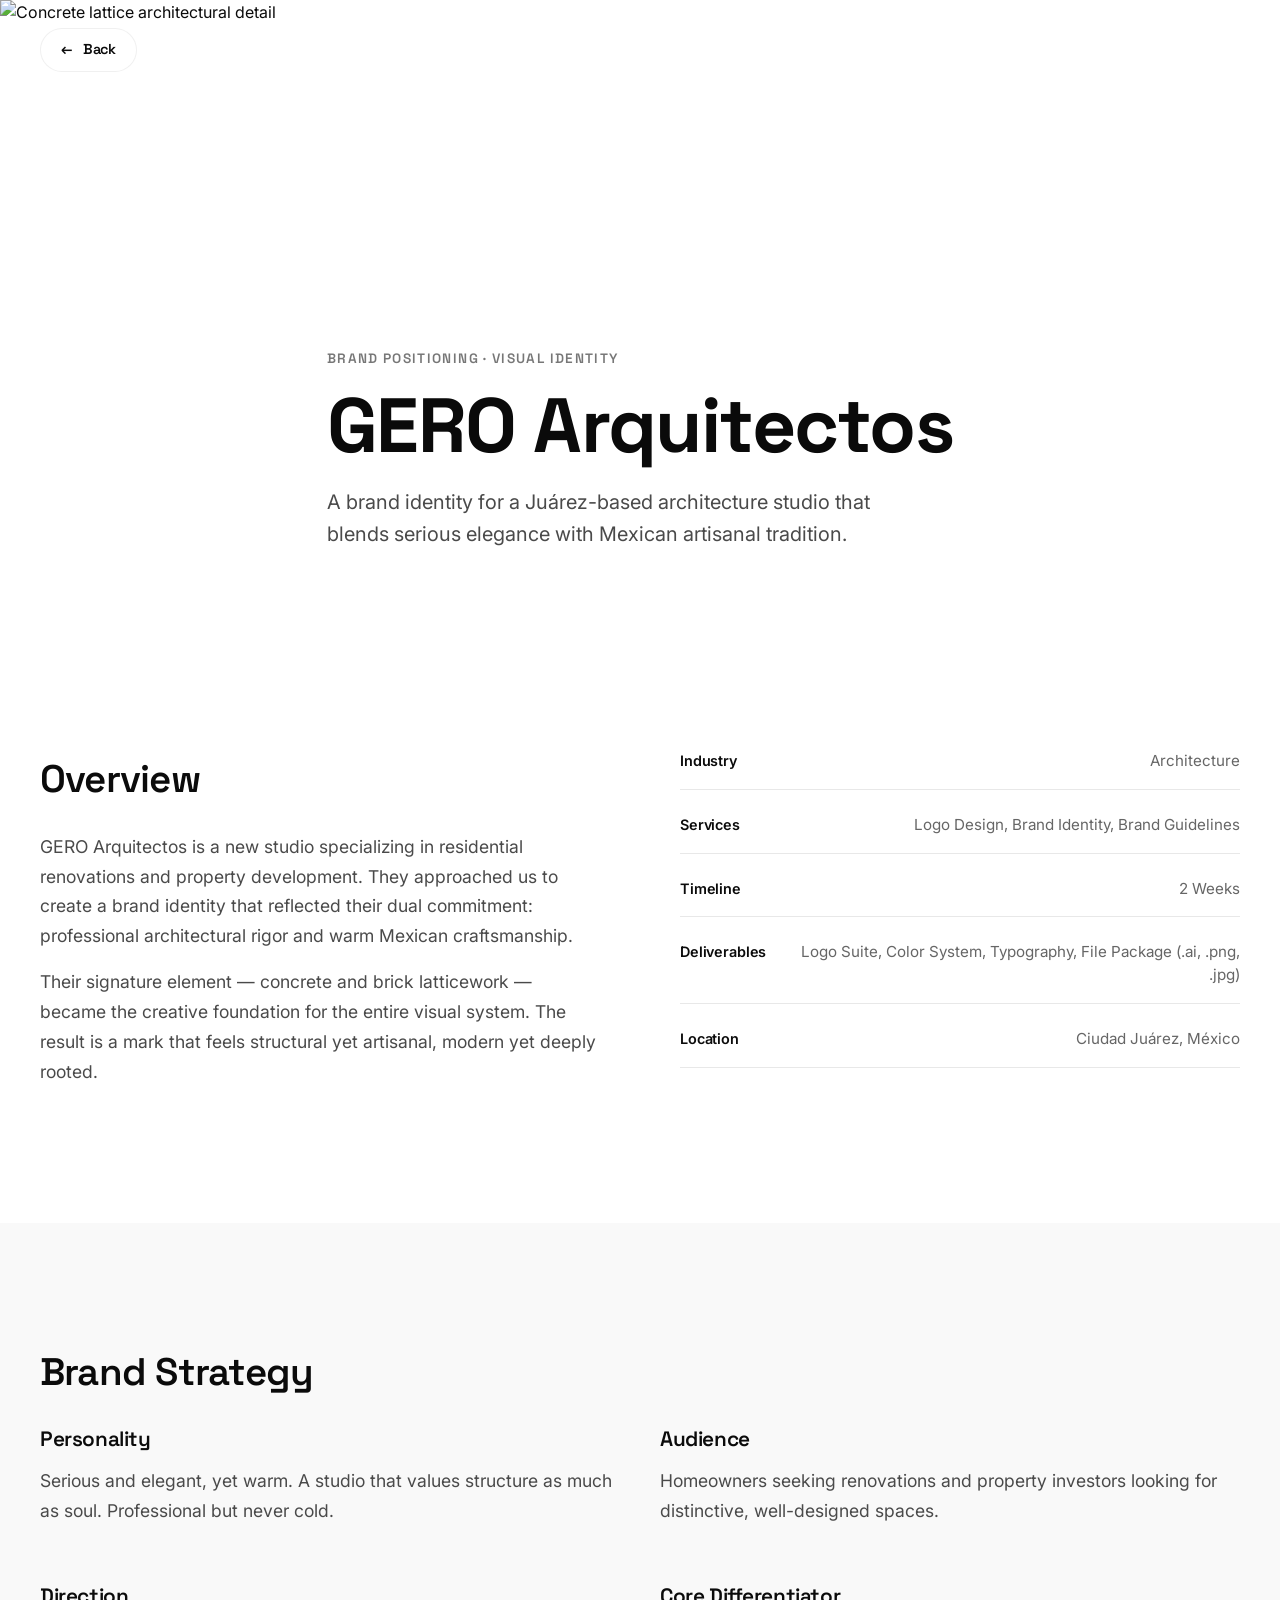
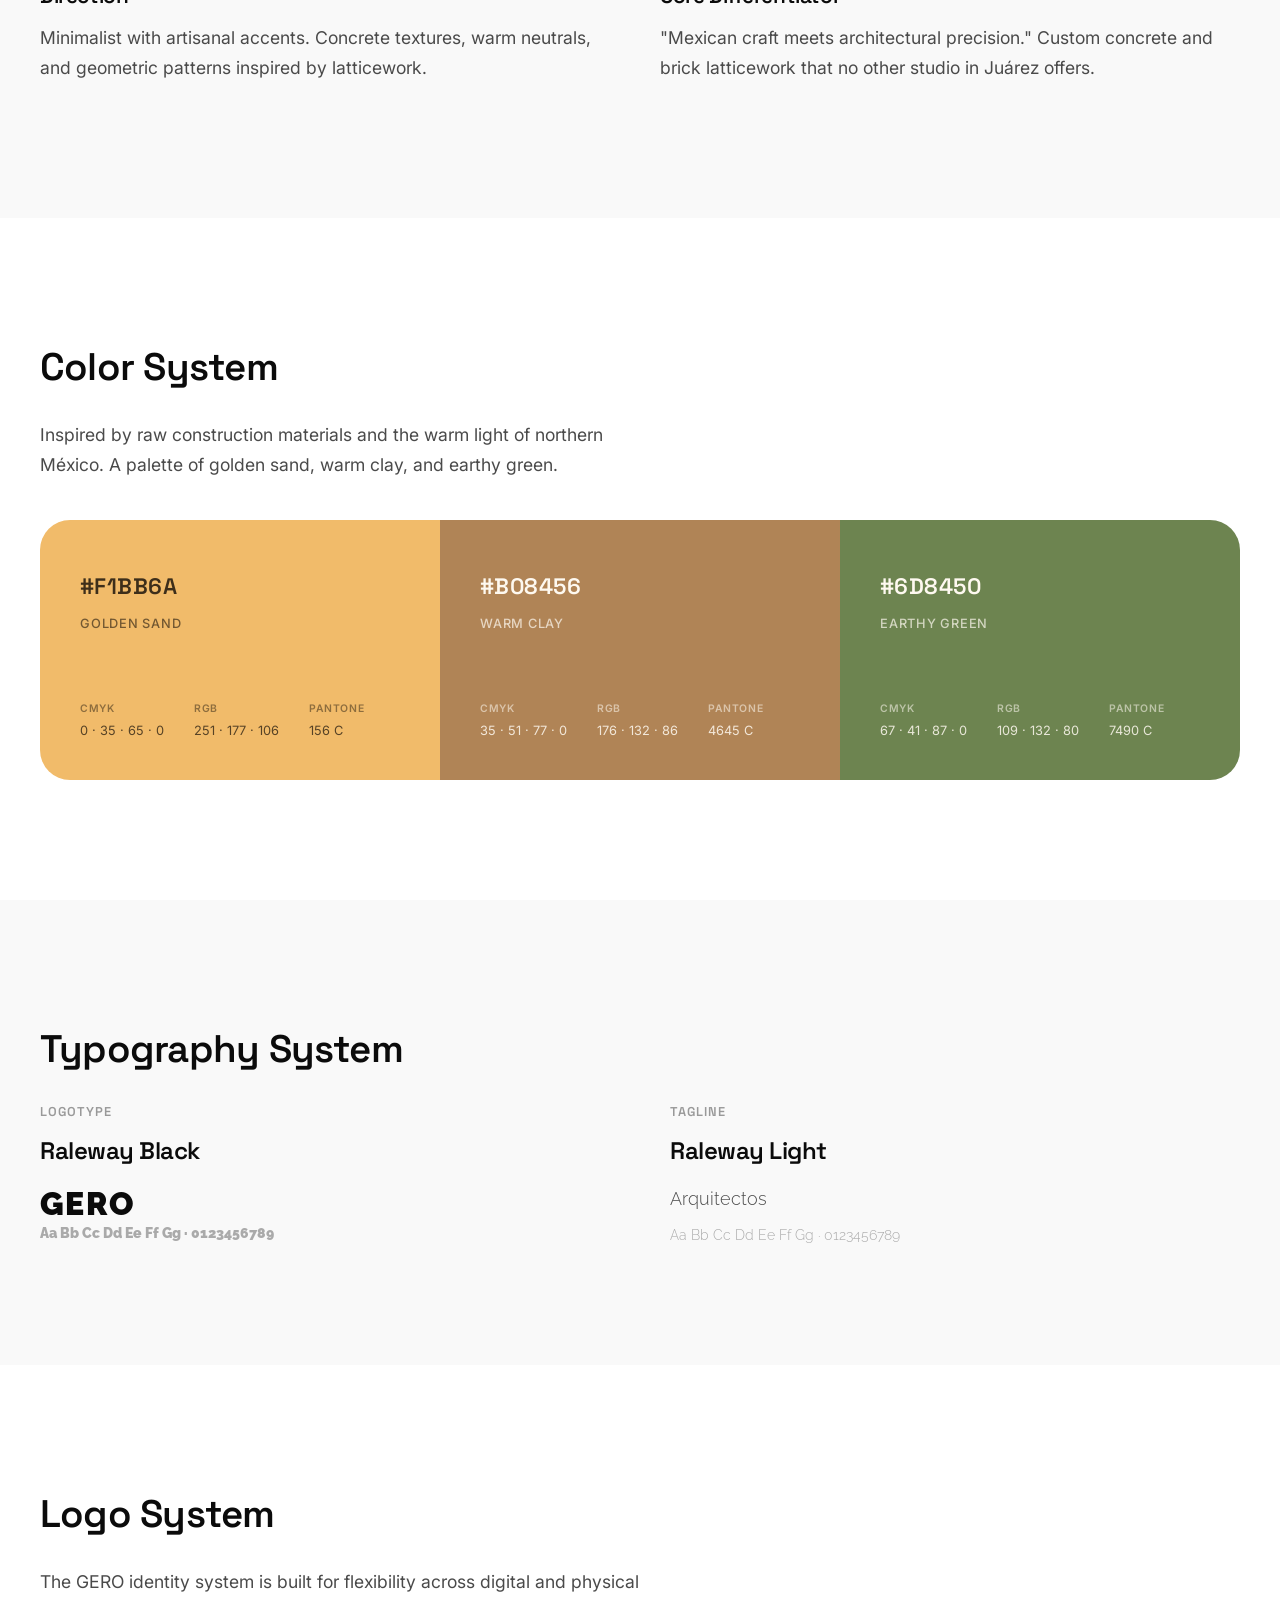
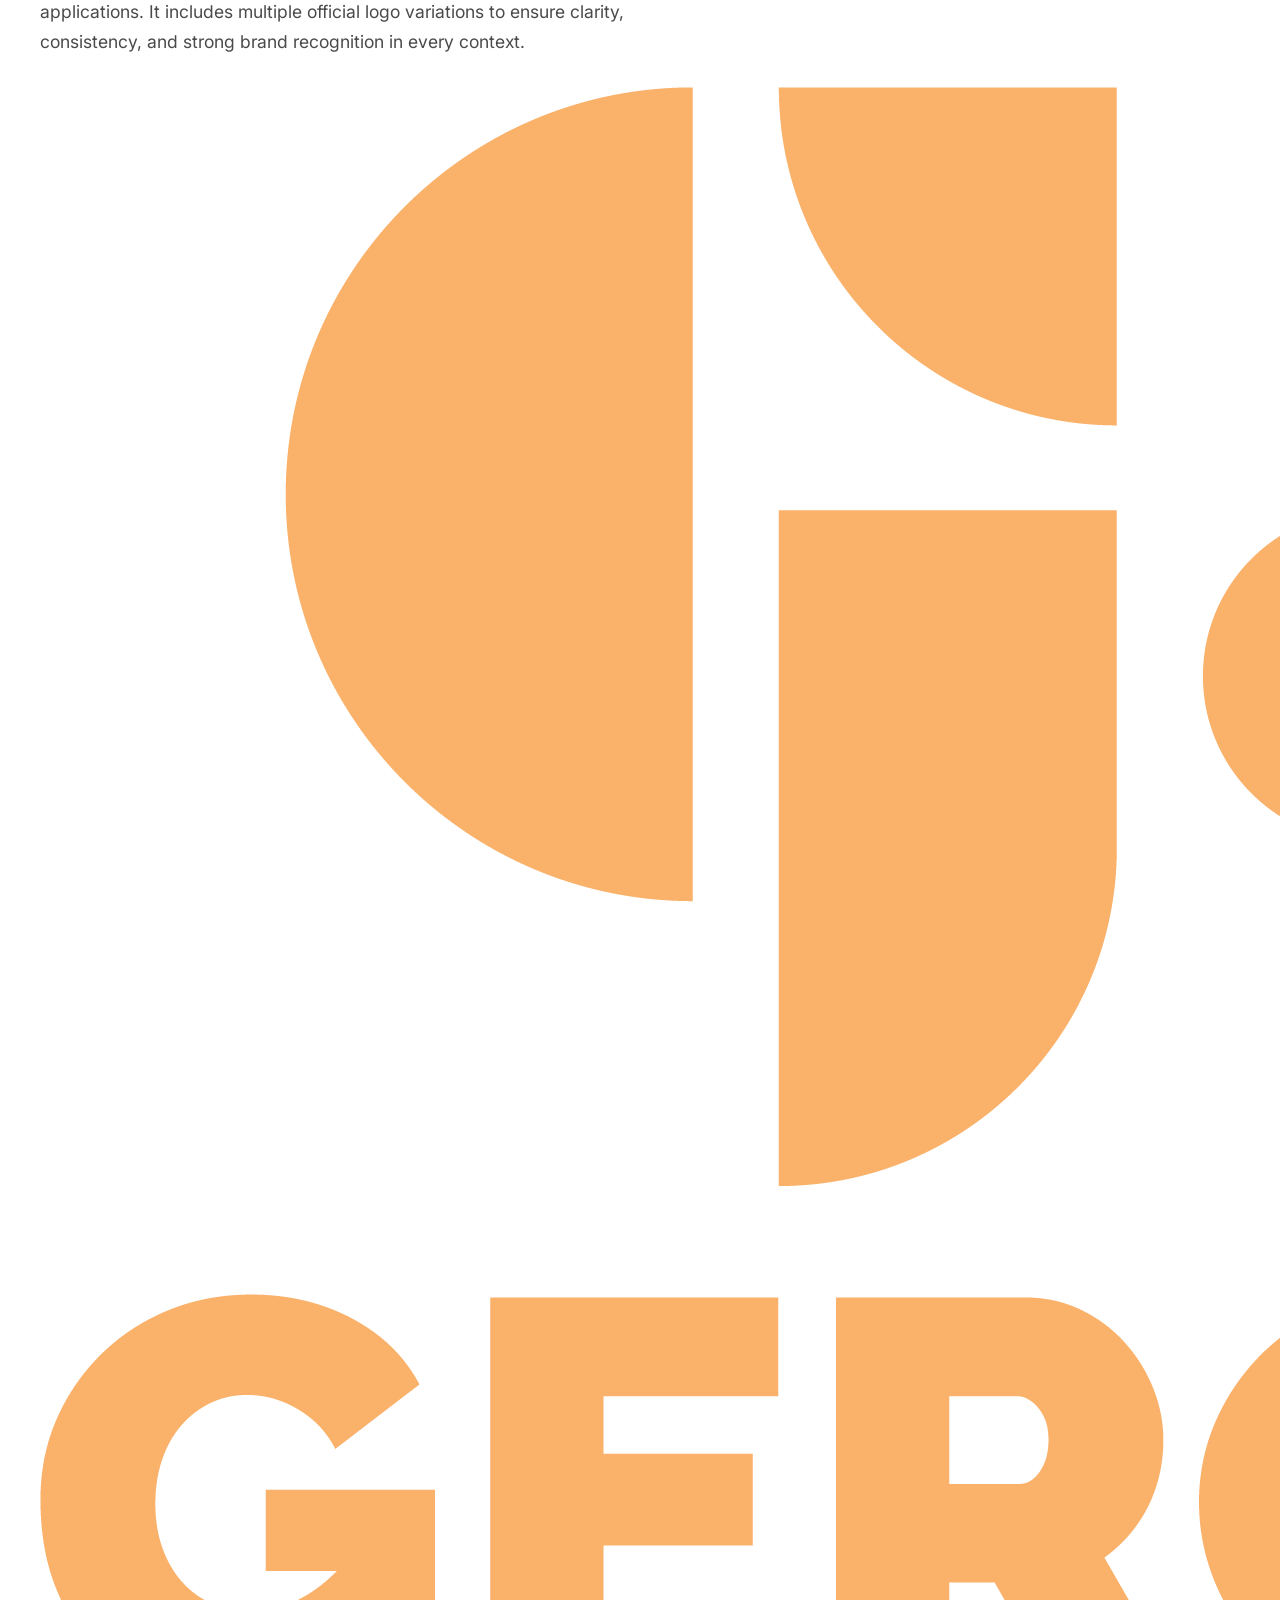
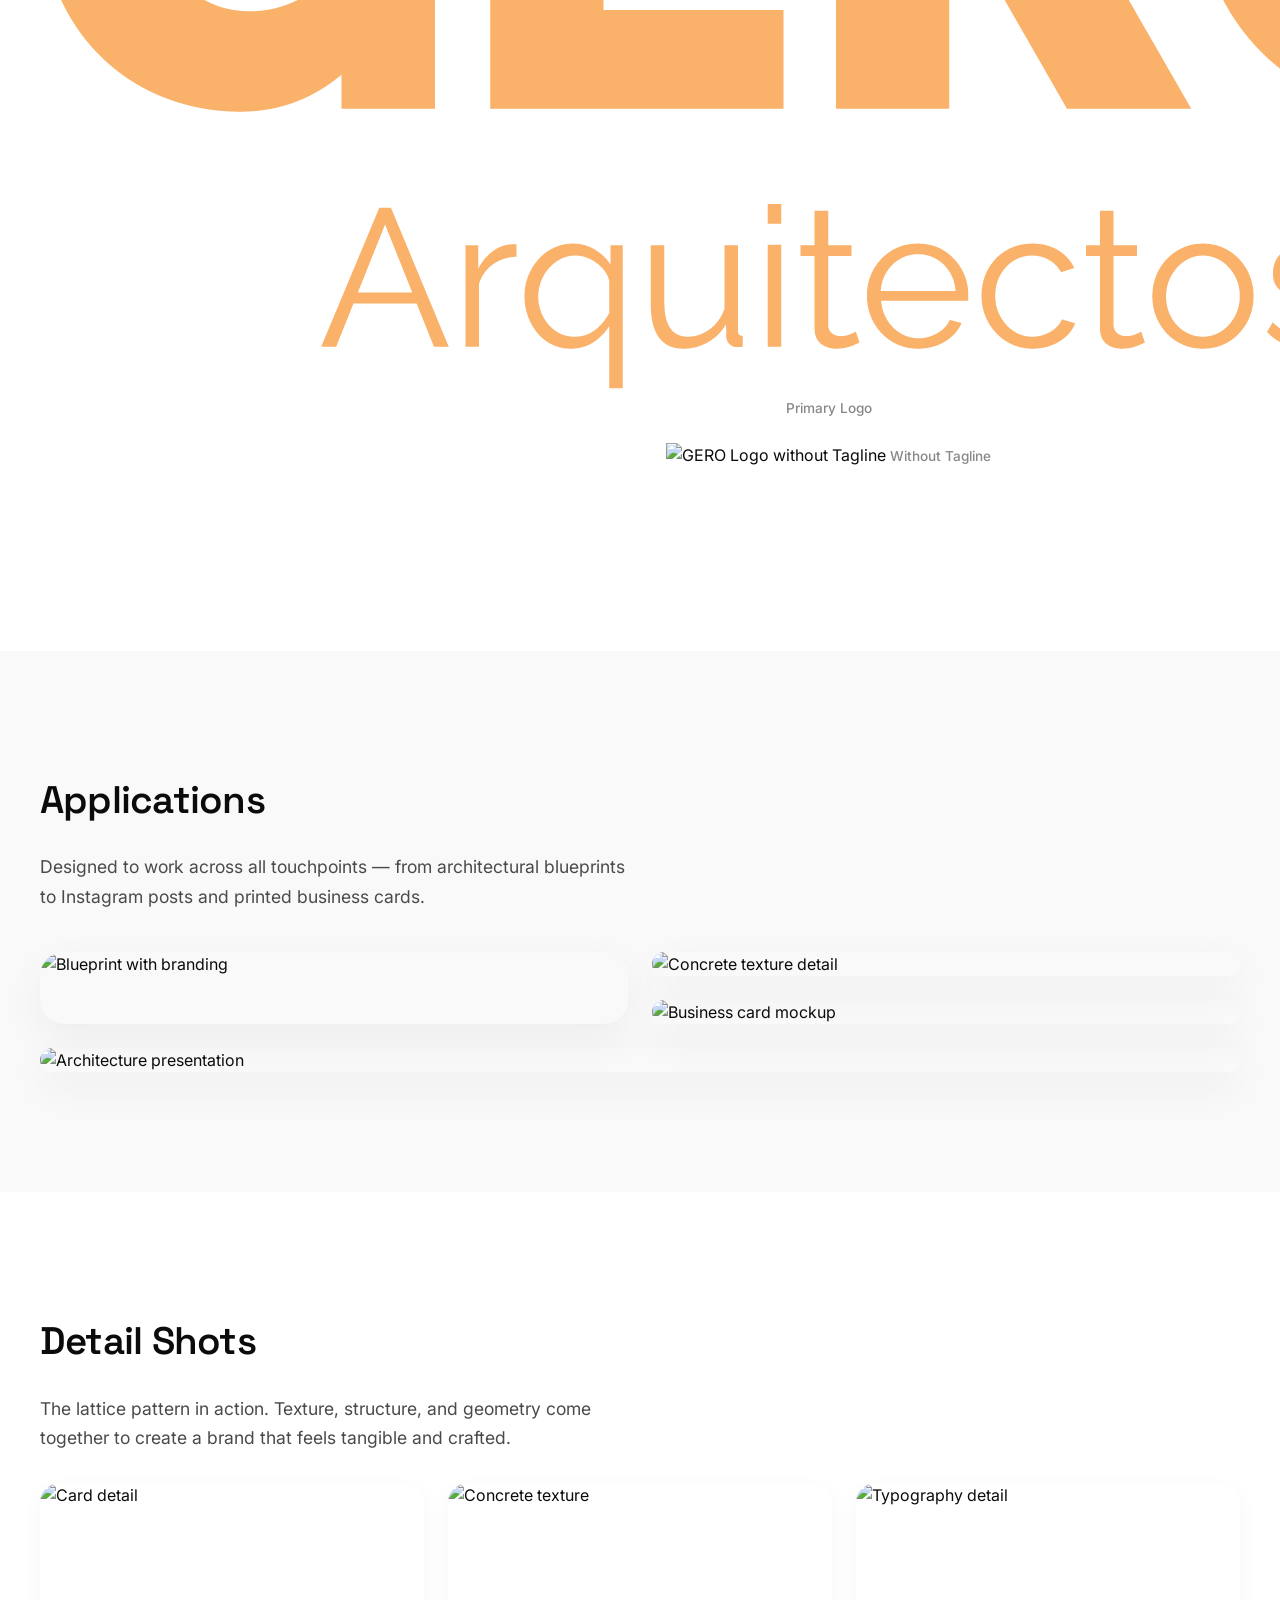
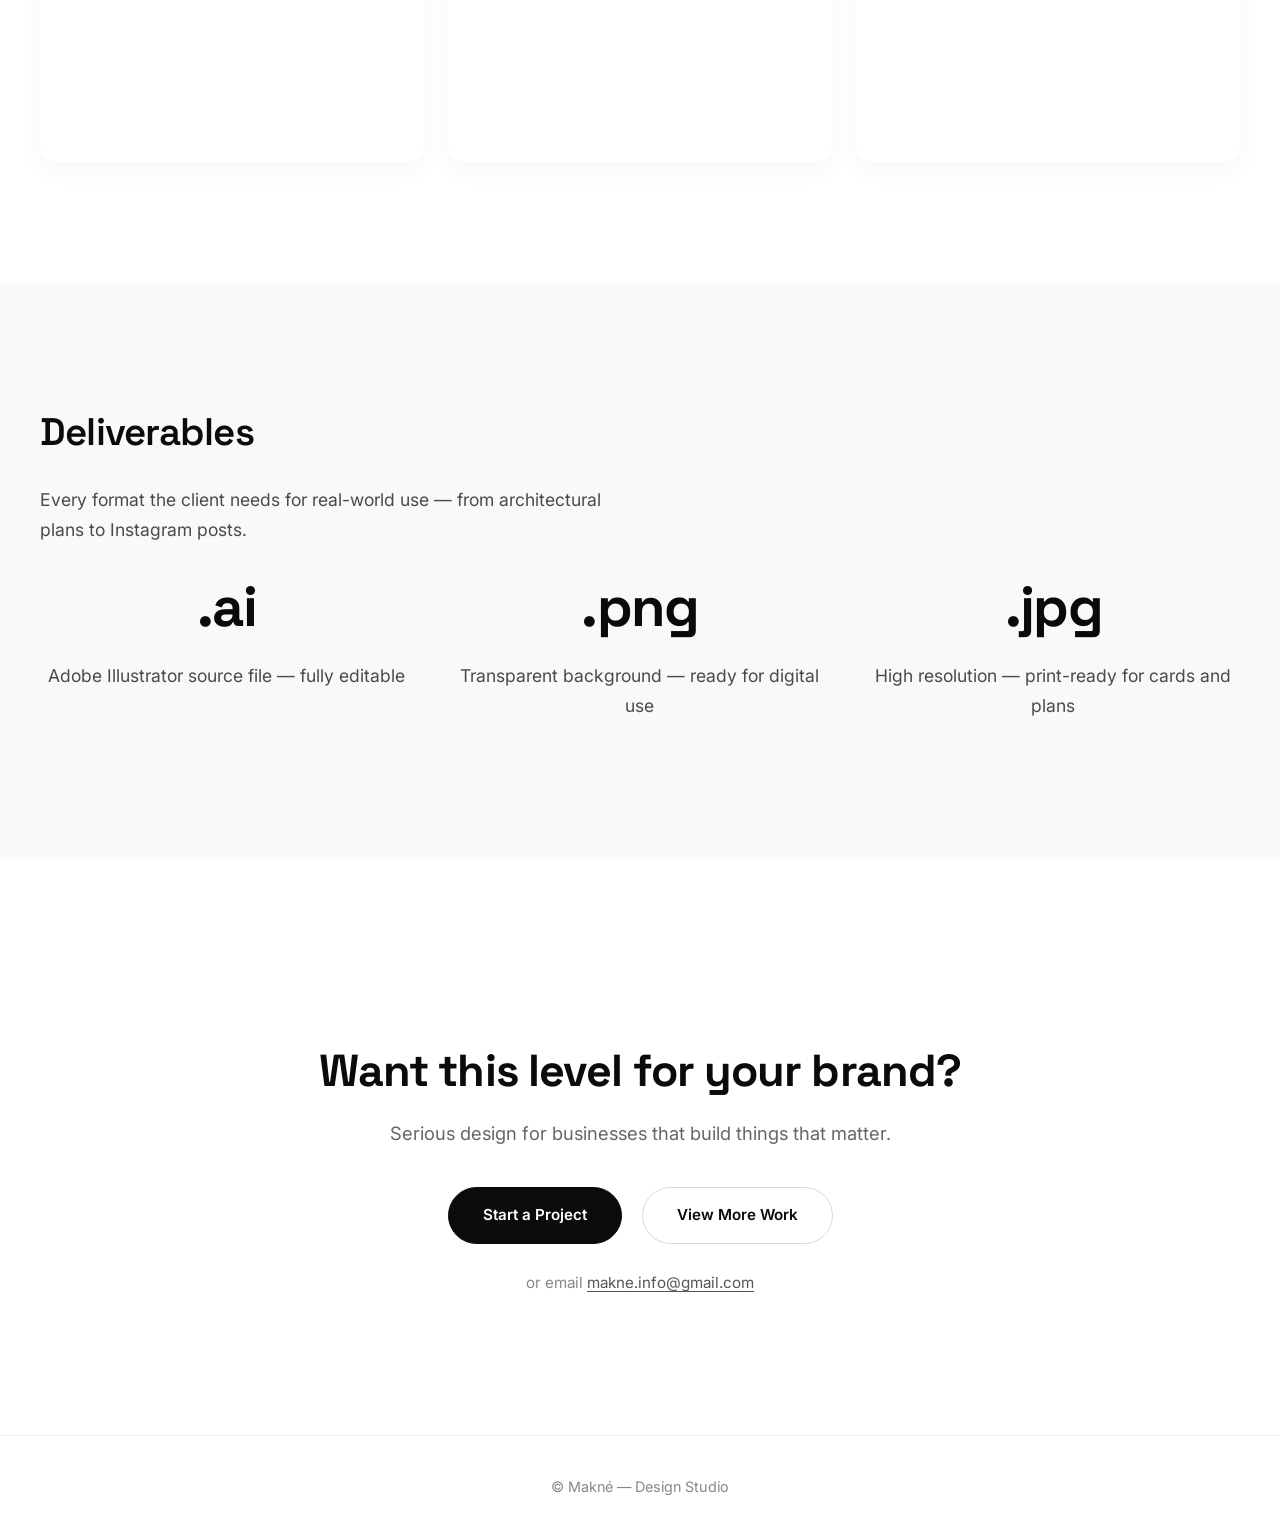
==== case-study-gero.html @ 6c4e7307 "Update logo images for GERO branding" ====
<!DOCTYPE html>
<html lang="en">
<head>
  <meta charset="UTF-8">
  <meta name="viewport" content="width=device-width, initial-scale=1.0, viewport-fit=cover">
  <meta name="format-detection" content="telephone=no">
  <meta name="description" content="GERO Arquitectos — Brand Identity Case Study by Makné. Premium logo design for a creative architecture studio in Juárez.">
  <title>GERO Arquitectos — Case Study | Makné</title>

  <!-- Open Graph -->
  <meta property="og:type" content="article">
  <meta property="og:title" content="GERO Arquitectos — Case Study | Makné">
  <meta property="og:description" content="Brand identity for a Mexican architecture studio. Elegant, serious, with artisanal soul.">
  <meta property="og:image" content="https://tuusuario.github.io/makne/images/preview.jpg">
  <meta property="og:image:width" content="1200">
  <meta property="og:image:height" content="630">
  <meta property="og:url" content="https://tuusuario.github.io/makne/case-study-gero">

  <!-- Twitter Card -->
  <meta name="twitter:card" content="summary_large_image">
  <meta name="twitter:title" content="GERO arquitectura — Case Study | Makné">
  <meta name="twitter:description" content="Brand identity for a Mexican architecture studio.">
  <meta name="twitter:image" content="https://tuusuario.github.io/makne/images/preview.jpg">

  <link rel="icon" type="image/png" href="images/logo.png">
  <link rel="preconnect" href="https://fonts.googleapis.com">
  <link rel="preconnect" href="https://fonts.gstatic.com" crossorigin>
  <link href="https://fonts.googleapis.com/css2?family=Raleway:ital,wght@0,100..900;1,100..900&display=swap" rel="stylesheet">
  <link rel="preconnect" href="https://fonts.googleapis.com">
  <link rel="preconnect" href="https://fonts.gstatic.com" crossorigin>
  <link href="https://fonts.googleapis.com/css2?family=Inter:opsz,wght@14..32,400;14..32,500;14..32,600&family=Raleway:ital,wght@0,300;0,400;0,500;0,600;0,700;1,300;1,400&family=Space+Grotesk:wght@400;500;600;700&display=swap" rel="stylesheet">

  <link rel="stylesheet" href="css/case-study.css">
</head>
<body>

  <a href="index.html" class="back-link">
    <span class="back-arrow">←</span> Back 
  </a>

  <!-- ========== 1. CINEMATIC HERO ========== -->
  <section class="cs-hero">
    <div class="cs-hero-image">
      <img
        src="https://images.unsplash.com/photo-1503387762-592deb58ef4e?w=1400&auto=format&fit=crop&q=90"
        alt="Concrete lattice architectural detail"
        class="cs-hero-img"
      >
    </div>
    <div class="cs-hero-info container">
      <span class="cs-category reveal-fade">Brand Positioning · Visual Identity</span>
      <h1 class="cs-title reveal-fade">GERO Arquitectos</h1>
      <p class="cs-subtitle reveal-fade">A brand identity for a Juárez-based architecture studio that blends serious elegance with Mexican artisanal tradition.</p>
    </div>
  </section>

  <!-- ========== 2. PROJECT OVERVIEW ========== -->
  <section class="cs-section">
    <div class="container cs-overview-grid reveal-fade">
      <div class="cs-overview-text">
        <h2 class="cs-section-title">Overview</h2>
        <p class="cs-body">
          GERO Arquitectos is a new studio specializing in residential renovations and property development. They approached us to create a brand identity that reflected their dual commitment: professional architectural rigor and warm Mexican craftsmanship.
        </p>
        <p class="cs-body">
          Their signature element — concrete and brick latticework — became the creative foundation for the entire visual system. The result is a mark that feels structural yet artisanal, modern yet deeply rooted.
        </p>
      </div>
      <div class="cs-overview-details">
        <div class="cs-detail-row">
          <span class="cs-detail-label">Industry</span>
          <span class="cs-detail-value">Architecture</span>
        </div>
        <div class="cs-detail-row">
          <span class="cs-detail-label">Services</span>
          <span class="cs-detail-value">Logo Design, Brand Identity, Brand Guidelines</span>
        </div>
        <div class="cs-detail-row">
          <span class="cs-detail-label">Timeline</span>
          <span class="cs-detail-value">2 Weeks</span>
        </div>
        <div class="cs-detail-row">
          <span class="cs-detail-label">Deliverables</span>
          <span class="cs-detail-value">Logo Suite, Color System, Typography, File Package (.ai, .png, .jpg)</span>
        </div>
        <div class="cs-detail-row">
          <span class="cs-detail-label">Location</span>
          <span class="cs-detail-value">Ciudad Juárez, México</span>
        </div>
      </div>
    </div>
  </section>

  <!-- ========== 3. BRAND STRATEGY ========== -->
  <section class="cs-section cs-bg-light">
    <div class="container reveal-fade">
      <h2 class="cs-section-title">Brand Strategy</h2>
      <div class="cs-strategy-grid">
        <div class="cs-strategy-item">
          <h3 class="cs-strategy-title">Personality</h3>
          <p class="cs-body">Serious and elegant, yet warm. A studio that values structure as much as soul. Professional but never cold.</p>
        </div>
        <div class="cs-strategy-item">
          <h3 class="cs-strategy-title">Audience</h3>
          <p class="cs-body">Homeowners seeking renovations and property investors looking for distinctive, well-designed spaces.</p>
        </div>
        <div class="cs-strategy-item">
          <h3 class="cs-strategy-title">Direction</h3>
          <p class="cs-body">Minimalist with artisanal accents. Concrete textures, warm neutrals, and geometric patterns inspired by latticework.</p>
        </div>
        <div class="cs-strategy-item">
          <h3 class="cs-strategy-title">Core Differentiator</h3>
          <p class="cs-body">"Mexican craft meets architectural precision." Custom concrete and brick latticework that no other studio in Juárez offers.</p>
        </div>
      </div>
    </div>
  </section>

  <!-- ========== 4. COLOR SYSTEM ========== -->
  <section class="cs-section">
    <div class="container reveal-fade">
      <h2 class="cs-section-title">Color System</h2>
      <p class="cs-body cs-max-600">Inspired by raw construction materials and the warm light of northern México. A palette of golden sand, warm clay, and earthy green.</p>

      <div class="color-palette">
        
        <div class="color-block color-1">
          <div class="color-top">
            <span class="color-hex">#F1BB6A</span>
            <span class="color-name">Golden Sand</span>
          </div>
          <div class="color-columns">
            <div class="color-column">
              <span class="color-label">CMYK</span>
              <span class="color-value">0 · 35 · 65 · 0</span>
            </div>
            <div class="color-column">
              <span class="color-label">RGB</span>
              <span class="color-value">251 · 177 · 106</span>
            </div>
            <div class="color-column">
              <span class="color-label">Pantone</span>
              <span class="color-value">156 C</span>
            </div>
          </div>
        </div>

        <div class="color-block color-2">
          <div class="color-top">
            <span class="color-hex">#B08456</span>
            <span class="color-name">Warm Clay</span>
          </div>
          <div class="color-columns">
            <div class="color-column">
              <span class="color-label">CMYK</span>
              <span class="color-value">35 · 51 · 77 · 0</span>
            </div>
            <div class="color-column">
              <span class="color-label">RGB</span>
              <span class="color-value">176 · 132 · 86</span>
            </div>
            <div class="color-column">
              <span class="color-label">Pantone</span>
              <span class="color-value">4645 C</span>
            </div>
          </div>
        </div>

        <div class="color-block color-3">
          <div class="color-top">
            <span class="color-hex">#6D8450</span>
            <span class="color-name">Earthy Green</span>
          </div>
          <div class="color-columns">
            <div class="color-column">
              <span class="color-label">CMYK</span>
              <span class="color-value">67 · 41 · 87 · 0</span>
            </div>
            <div class="color-column">
              <span class="color-label">RGB</span>
              <span class="color-value">109 · 132 · 80</span>
            </div>
            <div class="color-column">
              <span class="color-label">Pantone</span>
              <span class="color-value">7490 C</span>
            </div>
          </div>
        </div>

      </div>
    </div>
  </section>

  <!-- ========== 5. TYPOGRAPHY SYSTEM ========== -->

<section class="cs-section cs-bg-light">
  <div class="container reveal-fade">
    <h2 class="cs-section-title">Typography System</h2>
    <div class="cs-type-grid">
      
      <div class="cs-type-block">
        <span class="cs-type-label">Logotype</span>
        <h3 class="cs-type-display">Raleway Black</h3>
        <p class="cs-type-sample-heading" style="font-family: 'Raleway', sans-serif; font-weight: 900; letter-spacing: 0.04em; margin-bottom: 0;">GERO</p>
        <p class="cs-type-chars" style="font-family: 'Raleway', sans-serif; font-weight: 900; color: #aaa; text-decoration: none;">Aa Bb Cc Dd Ee Ff Gg · 0123456789</p>
      </div>

      <div class="cs-type-block">
        <span class="cs-type-label">Tagline</span>
        <h3 class="cs-type-display">Raleway Light</h3>
        <p class="cs-type-sample-body" style="font-family: 'Raleway', sans-serif; font-weight: 300;">Arquitectos</p>
        <p class="cs-type-chars" style="font-family: 'Raleway', sans-serif; font-weight: 300; color: #aaa; text-decoration: none;">Aa Bb Cc Dd Ee Ff Gg · 0123456789</p>
      </div>

    </div>
  </div>
</section>

  <!-- ========== 6. LOGO SYSTEM ========== -->
<section class="cs-section">
  <div class="container reveal-fade">
    
    <h2 class="cs-section-title">Logo System</h2>
    
    <p class="cs-body cs-max-600">
      The GERO identity system is built for flexibility across digital and physical applications. 
      It includes multiple official logo variations to ensure clarity, consistency, and strong brand recognition in every context.
    </p>

    <div class="cs-logo-grid">

      <!-- Primary -->
      <div class="cs-logo-card">
        <img src="img/gero-sand.png" alt="GERO Primary Logo">
        <span class="cs-logo-card-label">Primary Logo</span>
      </div>

      <!-- Positive -->
      <div class="cs-logo-card">
        <img src="img/gero-positive.png" alt="GERO Positive Version">
        <span class="cs-logo-card-label">Positive Version</span>
      </div>

      <!-- Negative -->
      <div class="cs-logo-card cs-dark">
        <img src="img/gero-negative.png" alt="GERO Negative Version">
        <span class="cs-logo-card-label">Negative Version</span>
      </div>

      <!-- Imagotype -->
      <div class="cs-logo-card">
        <img src="assets/imagotype.png" alt="GERO Imagotype">
        <span class="cs-logo-card-label">Imagotype</span>
      </div>

      <!-- Logo without tagline -->
      <div class="cs-logo-card">
        <img src="assets/logo-no-tagline.png" alt="GERO Logo without Tagline">
        <span class="cs-logo-card-label">Without Tagline</span>
      </div>

      <!-- Isotype -->
      <div class="cs-logo-card">
        <img src="assets/isotype.png" alt="GERO Isotype">
        <span class="cs-logo-card-label">Isotype</span>
      </div>

    </div>
  </div>
</section>

 

  <!-- ========== 7. APPLICATIONS ========== -->
  <section class="cs-section cs-bg-light">
    <div class="container reveal-fade">
      <h2 class="cs-section-title">Applications</h2>
      <p class="cs-body cs-max-600">Designed to work across all touchpoints — from architectural blueprints to Instagram posts and printed business cards.</p>
    </div>
    <div class="cs-mockup-grid container reveal-fade">
      <div class="cs-mockup-item cs-mockup-item--large">
        <img src="img/gero_blueprints_1.png" alt="Blueprint with branding" loading="lazy">
      </div>
      <div class="cs-mockup-item">
        <img src="img/gero_exterior_signage_1.png" alt="Concrete texture detail" loading="lazy">
      </div>
      <div class="cs-mockup-item">
        <img src="img/gero_iphone_mockup_1.png" alt="Business card mockup" loading="lazy">
      </div>
      <div class="cs-mockup-item cs-mockup-item--wide">
        <img src="img/gero_notebook_1.png" alt="Architecture presentation" loading="lazy">
      </div>
    </div>
  </section>

  <!-- ========== 8. DETAIL SHOTS ========== -->
  <section class="cs-section">
    <div class="container reveal-fade">
      <h2 class="cs-section-title">Detail Shots</h2>
      <p class="cs-body cs-max-600">The lattice pattern in action. Texture, structure, and geometry come together to create a brand that feels tangible and crafted.</p>
      <div class="cs-detail-grid">
        <div class="cs-detail-item">
          <img src="https://images.unsplash.com/photo-1558618666-fcd25c85f82e?w=500&auto=format&fit=crop&q=85" alt="Card detail" loading="lazy">
        </div>
        <div class="cs-detail-item">
          <img src="https://images.unsplash.com/photo-1618219908412-a29a1bb7b86e?w=500&auto=format&fit=crop&q=85" alt="Concrete texture" loading="lazy">
        </div>
        <div class="cs-detail-item">
          <img src="https://images.unsplash.com/photo-1513364776144-60967b0f800f?w=500&auto=format&fit=crop&q=85" alt="Typography detail" loading="lazy">
        </div>
      </div>
    </div>
  </section>

  <!-- ========== 9. DELIVERABLES ========== -->
  <section class="cs-section cs-bg-light">
    <div class="container reveal-fade">
      <h2 class="cs-section-title">Deliverables</h2>
      <p class="cs-body cs-max-600">Every format the client needs for real-world use — from architectural plans to Instagram posts.</p>
      <div class="cs-results-grid">
        <div class="cs-result-item">
          <span class="cs-result-number">.ai</span>
          <p class="cs-body">Adobe Illustrator source file — fully editable</p>
        </div>
        <div class="cs-result-item">
          <span class="cs-result-number">.png</span>
          <p class="cs-body">Transparent background — ready for digital use</p>
        </div>
        <div class="cs-result-item">
          <span class="cs-result-number">.jpg</span>
          <p class="cs-body">High resolution — print-ready for cards and plans</p>
        </div>
      </div>
    </div>
  </section>

  <!-- ========== 10. FINAL CTA ========== -->
  <section class="cs-section">
    <div class="container reveal-fade">
      <div class="cs-final-cta">
        <h2 class="cs-final-title">Want this level for your brand?</h2>
        <p class="cs-final-sub">Serious design for businesses that build things that matter.</p>
        <div class="cs-cta-group">
          <a
            href="https://wa.me/526563580671?text=Hi%20Jeon,%20I'm%20interested%20in%20a%20design%20project"
            class="cs-btn-primary"
            target="_blank"
            rel="noopener noreferrer"
          >
            Start a Project
          </a>
          <a href="index.html#work" class="cs-btn-secondary">View More Work</a>
        </div>
        <p class="contact-email">
          or email <a href="mailto:makne.info@gmail.com?subject=Design%20Project%20Inquiry">makne.info@gmail.com</a>
        </p>
      </div>
    </div>
  </section>

  <footer class="cs-footer">
    <div class="container">
      <p>© Makné — Design Studio</p>
    </div>
  </footer>

  <script src="js/case-study.js"></script>
</body>
</html>
---- css/case-study.css ----
/* ==========================================
   CASE STUDY — SHARED STYLES
   ========================================== */
*,
*::before,
*::after {
  margin: 0;
  padding: 0;
  box-sizing: border-box;
}

body {
  background-color: #ffffff;
  color: #0b0b0b;
  font-family: 'Inter', -apple-system, BlinkMacSystemFont, sans-serif;
  line-height: 1.5;
  -webkit-font-smoothing: antialiased;
  -moz-osx-font-smoothing: grayscale;
  overflow-x: hidden;
}

h1, h2, h3 {
  font-family: 'Space Grotesk', 'Inter', system-ui, sans-serif;
  font-weight: 600;
  letter-spacing: -0.02em;
}

.container {
  max-width: 1280px;
  margin: 0 auto;
  padding: 0 40px;
}

/* ==========================================
   BACK LINK
   ========================================== */
.back-link {
  position: fixed;
  top: 28px;
  left: 40px;
  z-index: 60;
  text-decoration: none;
  color: #0b0b0b;
  font-family: 'Space Grotesk', sans-serif;
  font-weight: 600;
  font-size: 0.9rem;
  letter-spacing: -0.01em;
  background: rgba(255, 255, 255, 0.75);
  backdrop-filter: blur(16px);
  -webkit-backdrop-filter: blur(16px);
  padding: 10px 20px;
  border-radius: 40px;
  transition: all 0.3s ease;
  border: 1px solid rgba(0,0,0,0.06);
}

.back-link:hover {
  background: rgba(255, 255, 255, 0.95);
  transform: translateX(-4px);
  box-shadow: 0 8px 25px rgba(0,0,0,0.06);
}

.back-arrow {
  margin-right: 6px;
}

/* ==========================================
   SECTION SPACING
   ========================================== */
.cs-section {
  padding: 120px 0;
}

.cs-bg-light {
  background: #f9f9f9;
}

/* ==========================================
   1. CINEMATIC HERO
   ========================================== */
.cs-hero {
  width: 100%;
  min-height: 70vh;
  display: flex;
  flex-direction: column;
  justify-content: flex-end;
  padding-bottom: 80px;
  position: relative;
}

.cs-hero-image {
  position: absolute;
  top: 0;
  left: 0;
  width: 100%;
  height: 100%;
  overflow: hidden;
  z-index: 0;
}

.cs-hero-image::after {
  content: '';
  position: absolute;
  bottom: 0;
  left: 0;
  width: 100%;
  height: 50%;
  background: linear-gradient(to top, rgba(255,255,255,0.95) 0%, rgba(255,255,255,0) 100%);
}

.cs-hero-img {
  width: 100%;
  height: 100%;
  object-fit: cover;
  animation: csFadeIn 1.2s ease;
}

.cs-hero-info {
  position: relative;
  z-index: 2;
  padding-top: 40px;
}

.cs-category {
  font-family: 'Space Grotesk', sans-serif;
  font-size: 0.85rem;
  font-weight: 600;
  letter-spacing: 0.1em;
  text-transform: uppercase;
  color: #777;
  display: block;
  margin-bottom: 16px;
}

.cs-title {
  font-size: clamp(3rem, 6vw, 5rem);
  font-weight: 700;
  line-height: 1.05;
  margin-bottom: 20px;
  color: #0a0a0a;
}

.cs-subtitle {
  font-size: 1.25rem;
  color: #4a4a4a;
  max-width: 600px;
  line-height: 1.6;
}

/* ==========================================
   SECTION TITLES
   ========================================== */
.cs-section-title {
  font-size: 2.4rem;
  font-weight: 600;
  margin-bottom: 24px;
  letter-spacing: -0.02em;
}

.cs-body {
  font-size: 1.1rem;
  color: #4a4a4a;
  line-height: 1.7;
  margin-bottom: 16px;
}

.cs-max-600 {
  max-width: 600px;
}

/* ==========================================
   2. OVERVIEW GRID
   ========================================== */
.cs-overview-grid {
  display: grid;
  grid-template-columns: 1fr 1fr;
  gap: 80px;
}

.cs-overview-details {
  display: flex;
  flex-direction: column;
  gap: 24px;
}

.cs-detail-row {
  display: flex;
  justify-content: space-between;
  border-bottom: 1px solid #e8e8e8;
  padding-bottom: 16px;
}

.cs-detail-label {
  font-weight: 600;
  font-size: 0.9rem;
  color: #0b0b0b;
  letter-spacing: -0.01em;
}

.cs-detail-value {
  color: #666;
  font-size: 0.95rem;
  text-align: right;
}

/* ==========================================
   3. STRATEGY GRID
   ========================================== */
.cs-strategy-grid {
  display: grid;
  grid-template-columns: repeat(2, 1fr);
  gap: 40px;
  margin-top: 20px;
}

.cs-strategy-title {
  font-size: 1.3rem;
  margin-bottom: 10px;
  font-weight: 600;
}

/* ==========================================
   4. COLOR PALETTE 
   ========================================== */
.color-palette {
  display: grid;
  grid-template-columns: repeat(3, 1fr);
  border-radius: 30px;
  overflow: hidden;
  margin-top: 40px;
}

.color-block {
  padding: 50px 40px 40px;
  display: flex;
  flex-direction: column;
  justify-content: space-between;
  min-height: 260px;
}

.color-top {
  margin-bottom: auto;
}

/* Fondos */
.color-1 { background: #F1BB6A; }
.color-2 { background: #B08456; }
.color-3 { background: #6D8450; }

/* Texto según contraste de fondo */
.color-1,
.color-1 .color-hex,
.color-1 .color-name,
.color-1 .color-label,
.color-1 .color-value {
  color: #3d2e1a;
}

.color-2,
.color-2 .color-hex,
.color-2 .color-name,
.color-2 .color-label,
.color-2 .color-value {
  color: #fef9f0;
}

.color-3,
.color-3 .color-hex,
.color-3 .color-name,
.color-3 .color-label,
.color-3 .color-value {
  color: #fef9f0;
}

/* HEX */
.color-hex {
  font-family: "Space Grotesk", sans-serif;
  font-size: 1.4rem;
  font-weight: 600;
  margin-bottom: 6px;
  display: block;
  letter-spacing: 0.02em;
}

/* Nombre */
.color-name {
  font-family: "Inter", sans-serif;
  font-size: 0.8rem;
  font-weight: 500;
  text-transform: uppercase;
  letter-spacing: 0.06em;
  margin-bottom: 28px;
  opacity: 0.7;
}

/* Columnas */
.color-columns {
  display: flex;
  gap: 30px;
}

.color-column {
  display: flex;
  flex-direction: column;
  gap: 4px;
}

.color-label {
  font-size: 0.65rem;
  text-transform: uppercase;
  letter-spacing: 0.06em;
  font-weight: 600;
  opacity: 0.55;
}

.color-value {
  font-size: 0.8rem;
  font-weight: 400;
  line-height: 1.5;
  opacity: 0.85;
}

/* ==========================================
   5. TYPOGRAPHY
   ========================================== */
.cs-type-grid {
  display: grid;
  grid-template-columns: 1fr 1fr;
  gap: 60px;
  margin-top: 20px;
}

.cs-type-label {
  font-family: 'Space Grotesk', sans-serif;
  font-size: 0.8rem;
  font-weight: 600;
  letter-spacing: 0.08em;
  text-transform: uppercase;
  color: #999;
  display: block;
  margin-bottom: 12px;
}

.cs-type-display {
  font-size: 1.5rem;
  margin-bottom: 16px;
}

.cs-type-sample-heading {
  font-family: 'Space Grotesk', sans-serif;
  font-size: 2rem;
  font-weight: 700;
  line-height: 1.2;
  margin-bottom: 12px;
  letter-spacing: -0.02em;
}

.cs-type-sample-body {
  font-family: 'Inter', sans-serif;
  font-size: 1.1rem;
  line-height: 1.6;
  color: #4a4a4a;
  margin-bottom: 12px;
}

.cs-type-chars {
  font-size: 0.85rem;
  color: #aaa;
}

/* GERO — Raleway demo classes */
.gero-heading-demo {
  font-family: 'Raleway', sans-serif;
  font-size: 2rem;
  font-weight: 900;
  line-height: 1.2;
  margin-bottom: 12px;
  letter-spacing: 0.04em;
  color: #0a0a0a;
}

.gero-body-demo {
  font-family: 'Raleway', sans-serif;
  font-size: 1.1rem;
  font-weight: 300;
  line-height: 1.6;
  color: #4a4a4a;
  margin-bottom: 12px;
}

.gero-chars-black {
  font-family: 'Raleway', sans-serif;
  font-size: 0.85rem;
  font-weight: 900;
  color: #aaa;
}

.gero-chars-light {
  font-family: 'Raleway', sans-serif;
  font-size: 0.85rem;
  font-weight: 300;
  color: #aaa;
}

/* ==========================================
   6. LOGO GRID
   ========================================== */
.cs-logo-grid {
  display: grid;
  grid-template-columns: repeat(4, 1fr);
  gap: 24px;
  margin-top: 30px;
}

.cs-logo-card {
  text-align: center;
}

.cs-logo-placeholder {
  background: #f5f5f5;
  border-radius: 20px;
  padding: 40px 20px;
  margin-bottom: 14px;
  display: flex;
  align-items: center;
  justify-content: center;
  min-height: 140px;
}

.cs-logo-placeholder--dark {
  background: #1a1a1a;
}

.cs-logo-placeholder--outline {
  background: #fff;
  border: 1px dashed #d0d0d0;
}

.cs-logo-text {
  font-family: 'Space Grotesk', sans-serif;
  font-size: 1.8rem;
  font-weight: 700;
  letter-spacing: 0.06em;
}

.cs-logo-text--light {
  color: #fff;
}

.cs-logo-text--small {
  font-size: 1.2rem;
}

.cs-logo-icon {
  font-size: 2.4rem;
  color: #0b0b0b;
}

.cs-logo-card-label {
  font-size: 0.85rem;
  color: #888;
  font-weight: 500;
}

/* ==========================================
   7. MOCKUPS
   ========================================== */
.cs-mockup-grid {
  display: grid;
  grid-template-columns: repeat(2, 1fr);
  gap: 24px;
  margin-top: 40px;
}

.cs-mockup-item {
  border-radius: 24px;
  overflow: hidden;
  box-shadow: 0 15px 40px rgba(0,0,0,0.05);
  transition: all 0.5s cubic-bezier(0.25, 0.8, 0.25, 1.2);
  cursor: pointer;
}

.cs-mockup-item:hover {
  transform: scale(1.02);
  box-shadow: 0 25px 60px rgba(0,0,0,0.1);
}

.cs-mockup-item img {
  width: 100%;
  height: 100%;
  object-fit: cover;
  display: block;
  transition: transform 0.7s ease;
}

.cs-mockup-item:hover img {
  transform: scale(1.05);
}

.cs-mockup-item--large {
  grid-row: span 2;
}

.cs-mockup-item--wide {
  grid-column: span 2;
}

/* ==========================================
   8. DETAIL SHOTS
   ========================================== */
.cs-detail-grid {
  display: grid;
  grid-template-columns: repeat(3, 1fr);
  gap: 24px;
  margin-top: 30px;
}

.cs-detail-item {
  border-radius: 20px;
  overflow: hidden;
  box-shadow: 0 8px 25px rgba(0,0,0,0.04);
  transition: all 0.4s ease;
  cursor: pointer;
}

.cs-detail-item:hover {
  transform: translateY(-6px);
  box-shadow: 0 18px 40px rgba(0,0,0,0.08);
}

.cs-detail-item img {
  width: 100%;
  height: 280px;
  object-fit: cover;
  display: block;
  transition: transform 0.6s ease;
}

.cs-detail-item:hover img {
  transform: scale(1.06);
}

/* ==========================================
   9. RESULTS
   ========================================== */
.cs-results-grid {
  display: grid;
  grid-template-columns: repeat(3, 1fr);
  gap: 40px;
  margin-top: 20px;
  text-align: center;
}

.cs-result-number {
  font-family: 'Space Grotesk', sans-serif;
  font-size: 3.5rem;
  font-weight: 700;
  display: block;
  margin-bottom: 12px;
  letter-spacing: -0.03em;
  color: #0a0a0a;
}

/* ==========================================
   10. FINAL CTA
   ========================================== */
.cs-final-cta {
  text-align: center;
  padding: 60px 0 20px;
}

.cs-final-title {
  font-size: 2.8rem;
  font-weight: 700;
  margin-bottom: 16px;
  letter-spacing: -0.02em;
}

.cs-final-sub {
  font-size: 1.15rem;
  color: #666;
  margin-bottom: 40px;
}

.cs-cta-group {
  display: flex;
  gap: 20px;
  justify-content: center;
  flex-wrap: wrap;
}

.cs-btn-primary {
  background: #0b0b0b;
  color: white;
  padding: 16px 34px;
  border-radius: 40px;
  font-weight: 600;
  font-size: 0.95rem;
  text-decoration: none;
  display: inline-flex;
  align-items: center;
  transition: all 0.25s ease;
  border: 1px solid #0b0b0b;
}

.cs-btn-primary:hover {
  background: #2c2c2c;
  transform: scale(1.03);
  box-shadow: 0 10px 25px rgba(0,0,0,0.08);
}

.cs-btn-secondary {
  background: transparent;
  color: #0b0b0b;
  padding: 16px 34px;
  border-radius: 40px;
  font-weight: 600;
  font-size: 0.95rem;
  text-decoration: none;
  border: 1px solid #d9d9d9;
  transition: all 0.25s ease;
}

.cs-btn-secondary:hover {
  border-color: #0b0b0b;
  background: rgba(0,0,0,0.02);
  transform: scale(1.03);
}

/* EMAIL — CORREGIDO: gris visible, negro al hover */
.cs-final-cta .contact-email {
  margin-top: 28px;
  font-size: 0.95rem;
  color: #888 !important;
}

.cs-final-cta .contact-email a {
  color: #555 !important;
  text-decoration: underline;
  text-underline-offset: 3px;
  transition: color 0.2s ease;
}

.cs-final-cta .contact-email a:hover {
  color: #0b0b0b !important;
}

/* ==========================================
   FOOTER
   ========================================== */
.cs-footer {
  text-align: center;
  padding: 40px 0;
  color: #888;
  font-size: 0.9rem;
  border-top: 1px solid #f0f0f0;
}

/* ==========================================
   REVEAL ANIMATIONS
   ========================================== */
.reveal-fade {
  opacity: 0;
  transform: translateY(30px);
  transition: opacity 0.8s cubic-bezier(0.25, 0.8, 0.25, 1), transform 0.8s cubic-bezier(0.25, 0.8, 0.25, 1);
}

.reveal-fade.visible {
  opacity: 1;
  transform: translateY(0);
}

/* ==========================================
   KEYFRAMES
   ========================================== */
@keyframes csFadeIn {
  0% { opacity: 0; transform: scale(1.03); }
  100% { opacity: 1; transform: scale(1); }
}

/* ==========================================
   RESPONSIVE
   ========================================== */
@media (max-width: 1024px) {
  .cs-overview-grid,
  .cs-type-grid {
    grid-template-columns: 1fr;
    gap: 40px;
  }

  .cs-logo-grid {
    grid-template-columns: repeat(2, 1fr);
  }

  .cs-strategy-grid {
    grid-template-columns: 1fr;
  }

  .cs-results-grid {
    grid-template-columns: repeat(2, 1fr);
  }
}

@media (max-width: 768px) {
  .container {
    padding: 0 24px;
  }

  .back-link {
    top: 16px;
    left: 16px;
    font-size: 0.8rem;
    padding: 8px 16px;
  }

  .cs-hero {
    min-height: 50vh;
    padding-bottom: 60px;
  }

  .cs-section {
    padding: 80px 0;
  }

  .cs-section-title {
    font-size: 1.8rem;
  }

  .cs-final-title {
    font-size: 2rem;
  }

  .color-palette {
    grid-template-columns: 1fr;
  }

  .color-block {
    min-height: auto;
    padding: 40px 30px;
  }

  .color-columns {
    gap: 24px;
  }

  .cs-mockup-grid {
    grid-template-columns: 1fr;
  }

  .cs-mockup-item--wide {
    grid-column: span 1;
  }

  .cs-mockup-item--large {
    grid-row: span 1;
  }

  .cs-detail-grid {
    grid-template-columns: 1fr;
  }

  .cs-results-grid {
    grid-template-columns: 1fr;
  }

  .cs-logo-grid {
    grid-template-columns: 1fr 1fr;
  }
}
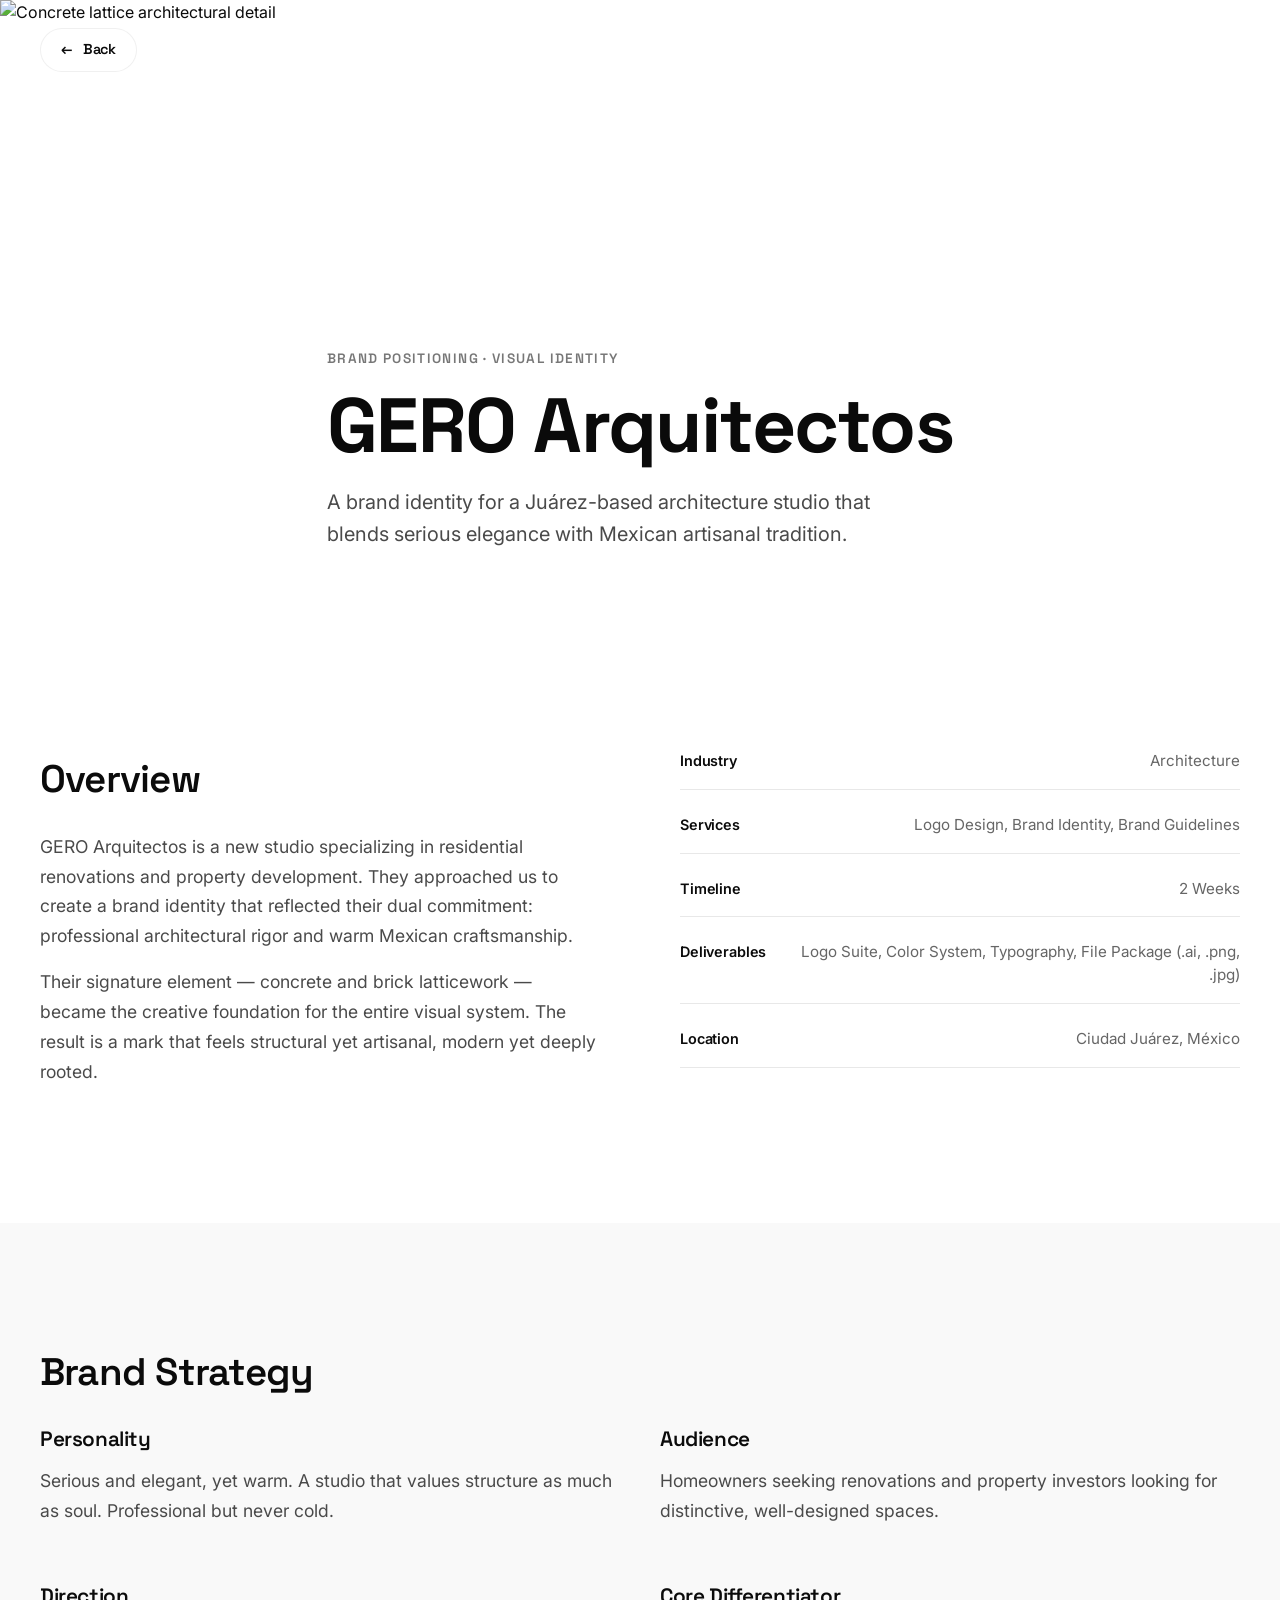
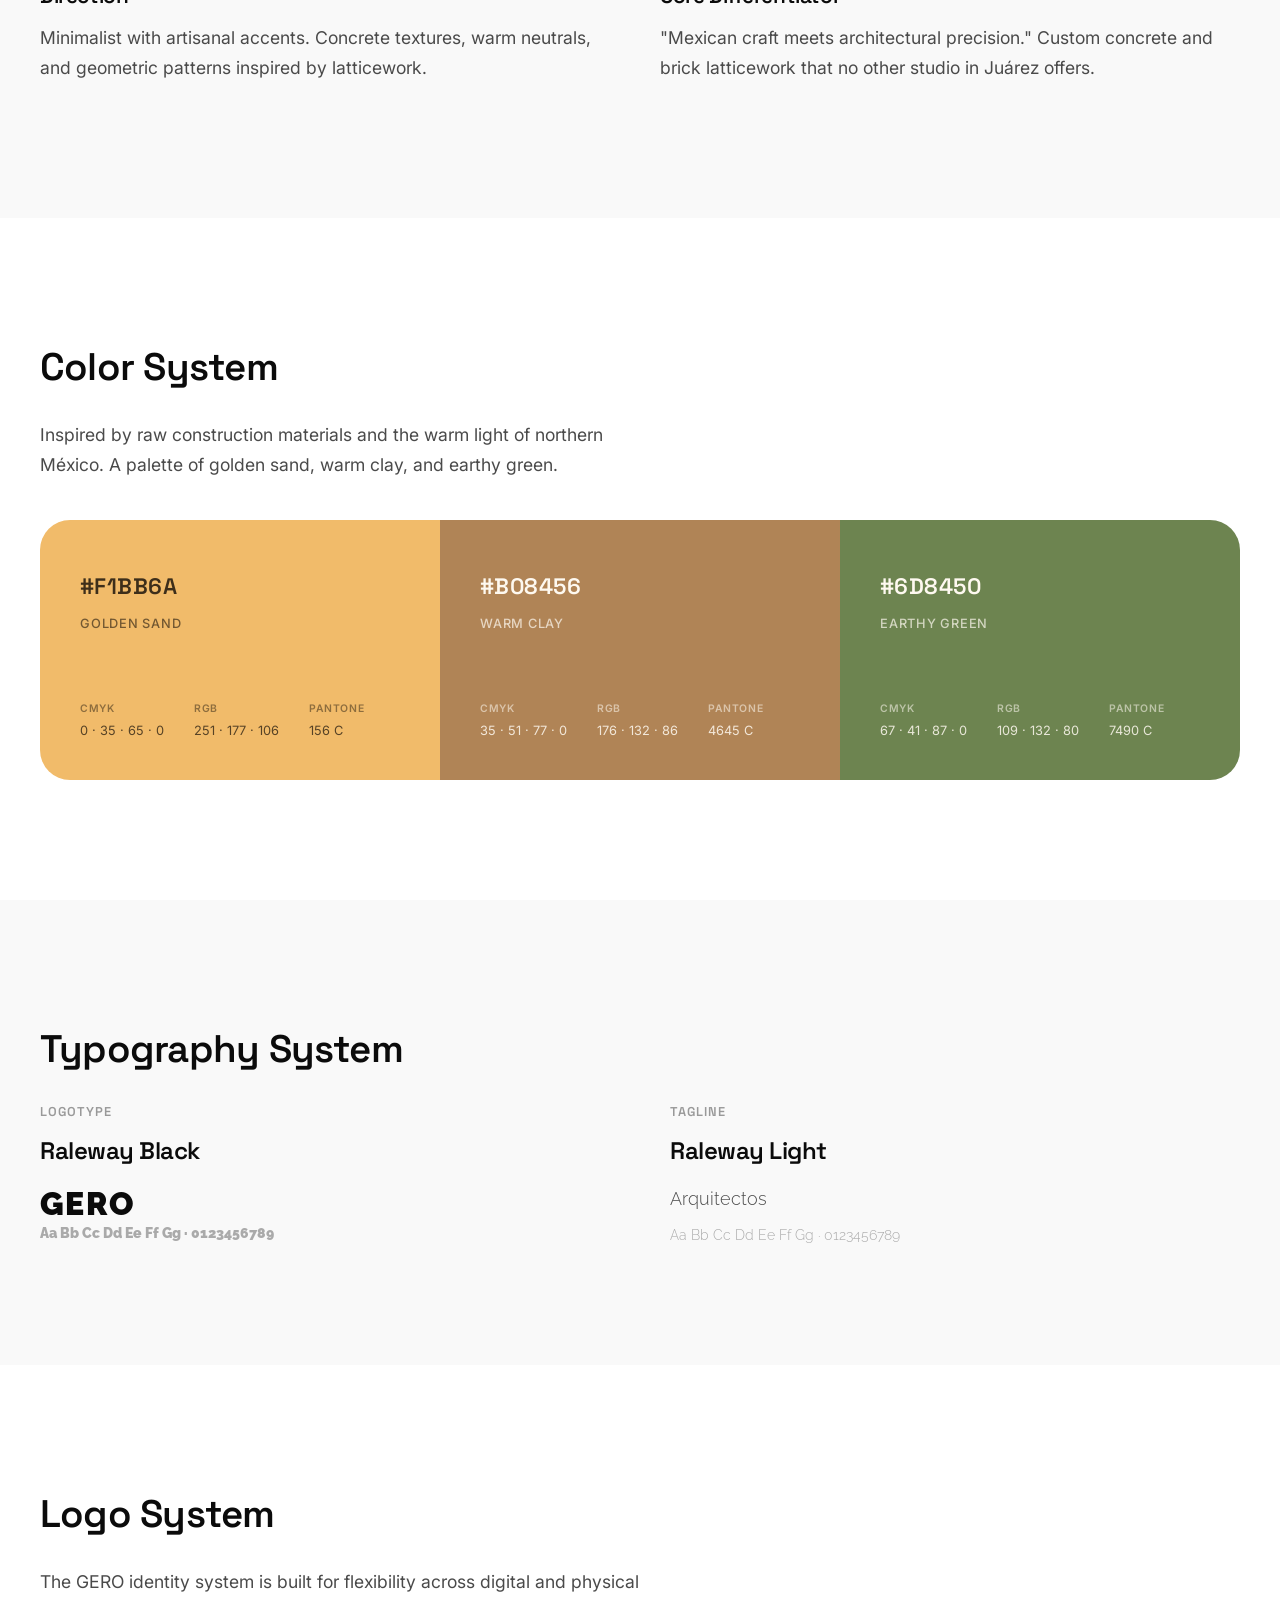
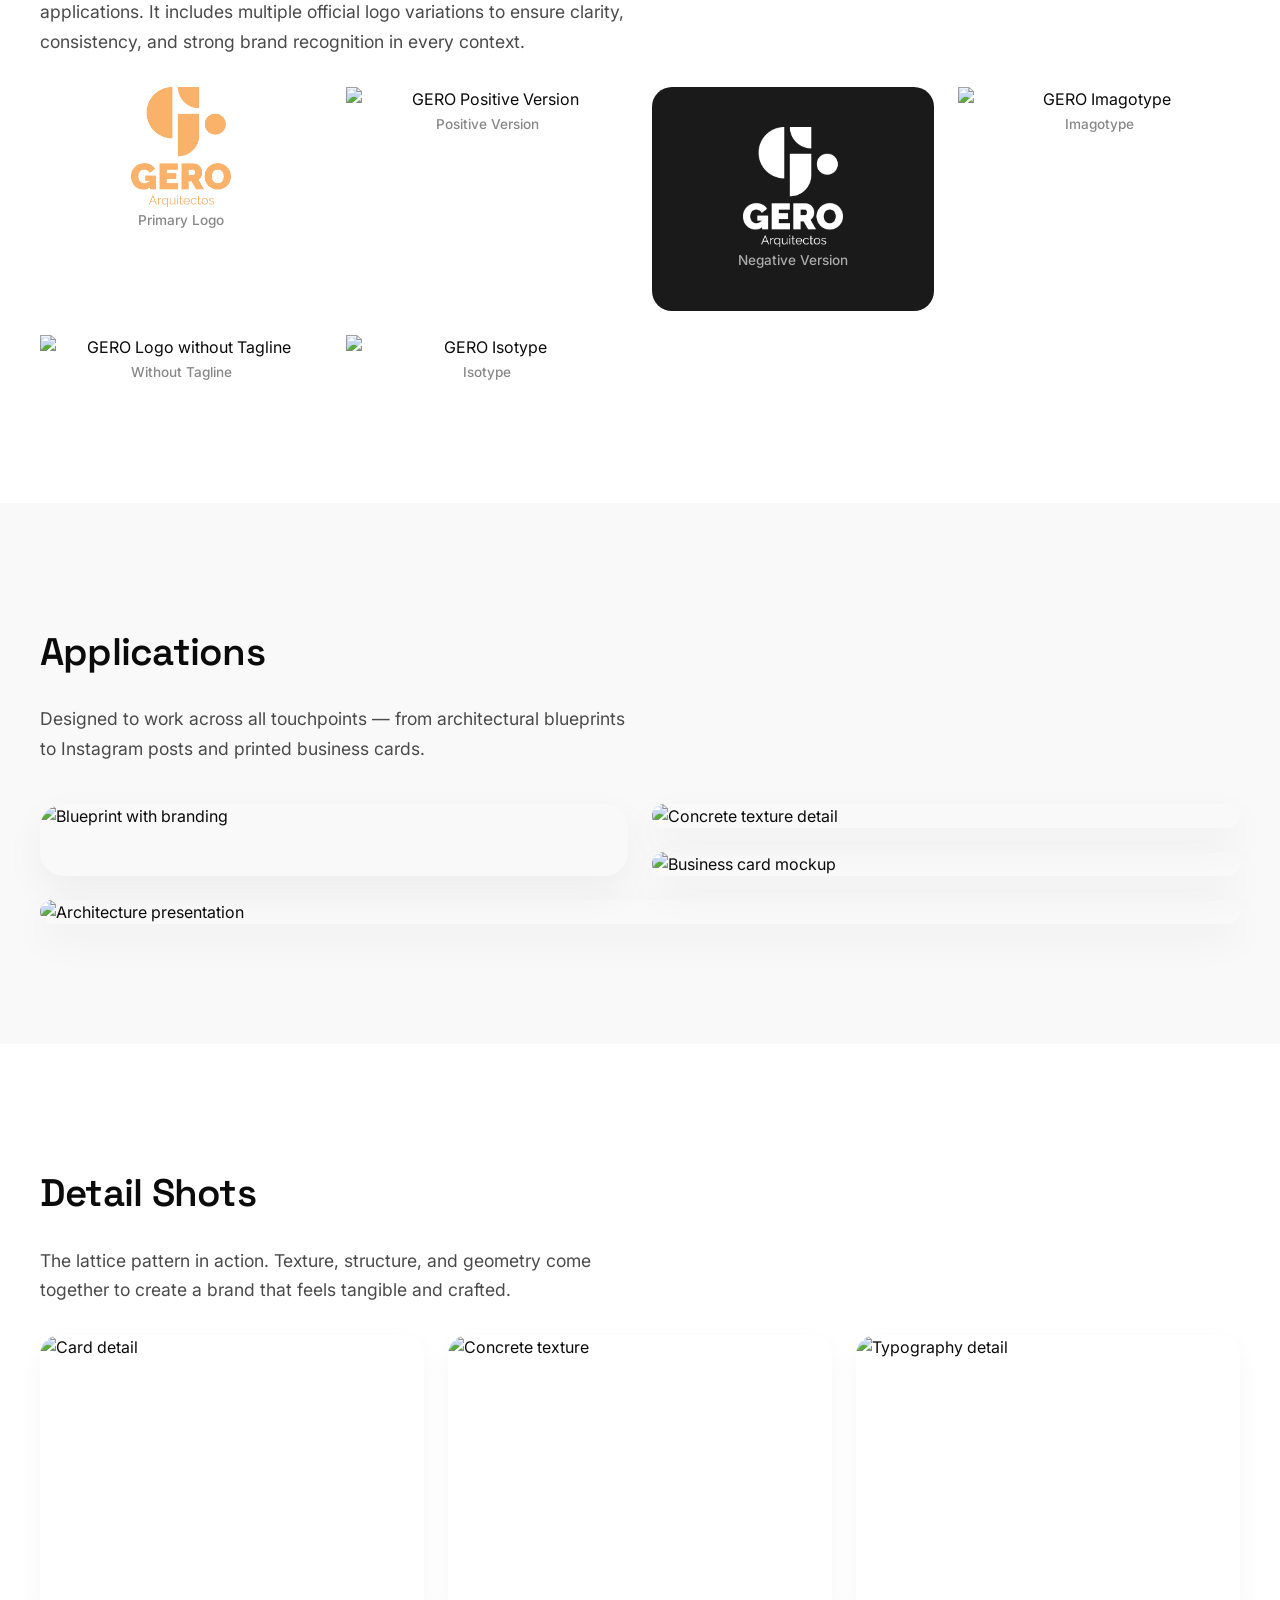
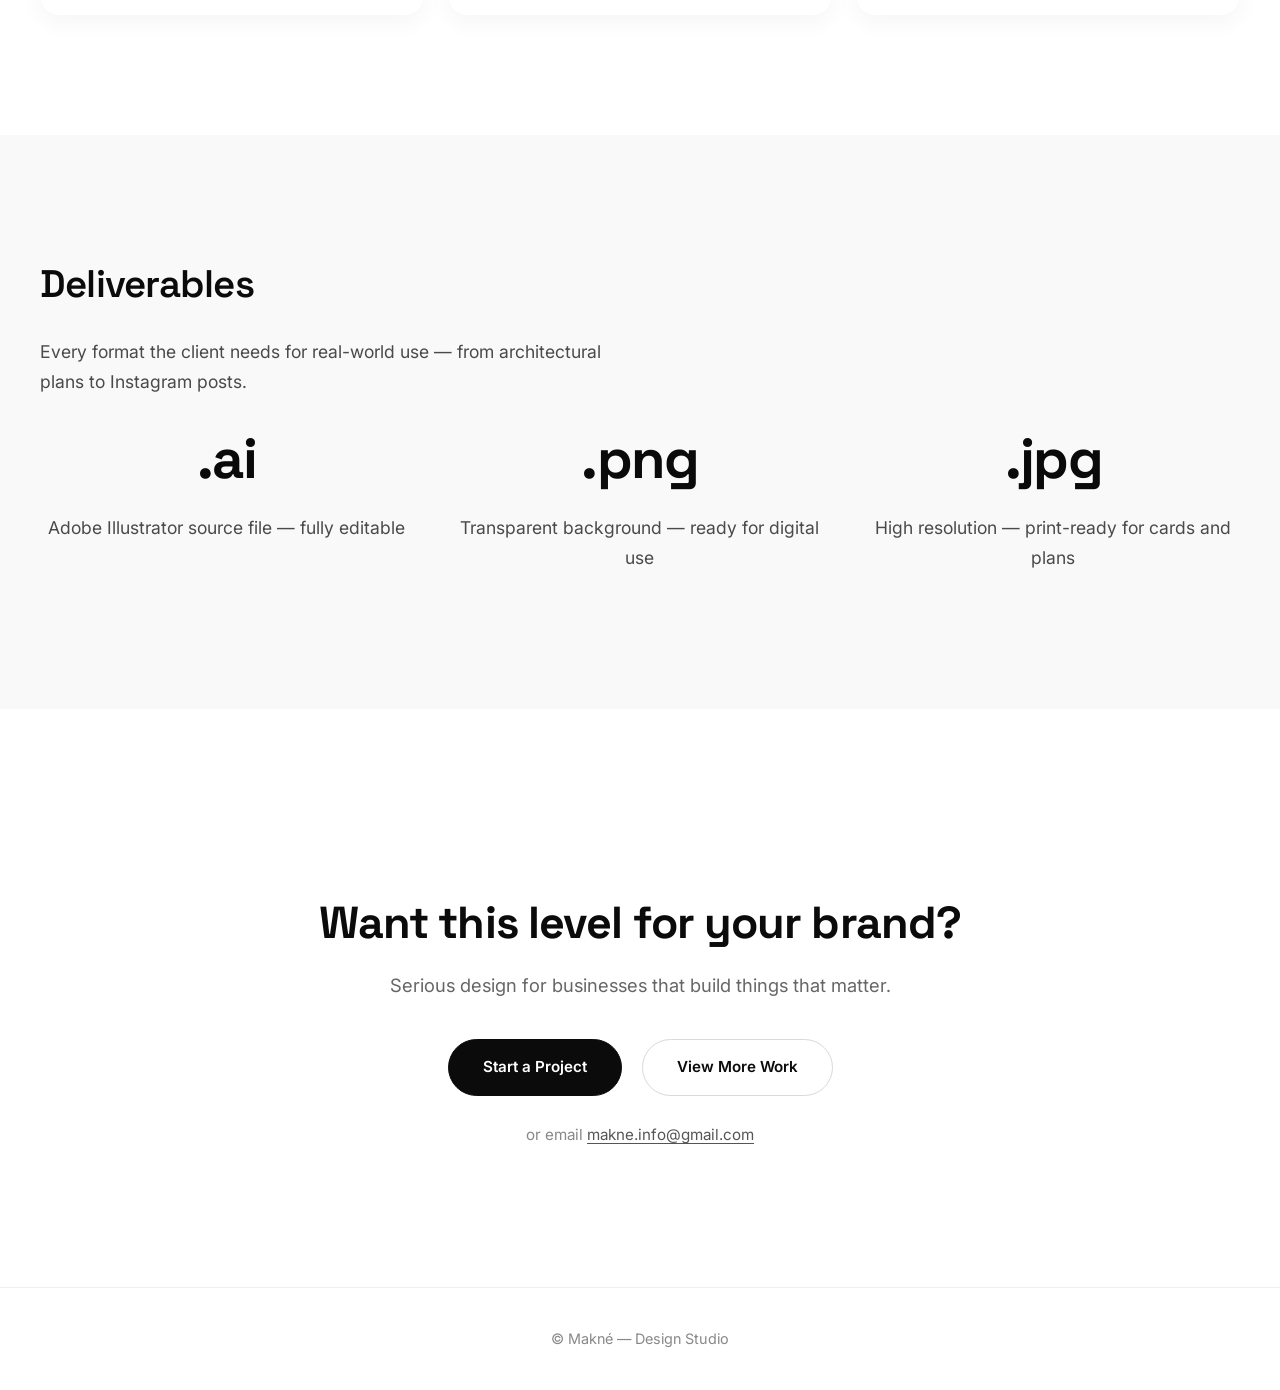
==== commit 139b890a: "Update logo image paths in case study" ====
--- a/case-study-gero.html
+++ b/case-study-gero.html
@@ -216,7 +216,7 @@
   </div>
 </section>
 
-  <!-- ========== 6. LOGO SYSTEM ========== -->
+ <!-- ========== 6. LOGO SYSTEM ========== -->
 <section class="cs-section">
   <div class="container reveal-fade">
     
@@ -229,39 +229,33 @@
 
     <div class="cs-logo-grid">
 
-      <!-- Primary -->
       <div class="cs-logo-card">
         <img src="img/gero-sand.png" alt="GERO Primary Logo">
         <span class="cs-logo-card-label">Primary Logo</span>
       </div>
 
-      <!-- Positive -->
       <div class="cs-logo-card">
         <img src="img/gero-positive.png" alt="GERO Positive Version">
         <span class="cs-logo-card-label">Positive Version</span>
       </div>
 
-      <!-- Negative -->
       <div class="cs-logo-card cs-dark">
         <img src="img/gero-negative.png" alt="GERO Negative Version">
         <span class="cs-logo-card-label">Negative Version</span>
       </div>
 
-      <!-- Imagotype -->
-      <div class="cs-logo-card">
-        <img src="assets/imagotype.png" alt="GERO Imagotype">
+      <div class="cs-logo-card">
+        <img src="img/gero-imagotype.png" alt="GERO Imagotype">
         <span class="cs-logo-card-label">Imagotype</span>
       </div>
 
-      <!-- Logo without tagline -->
-      <div class="cs-logo-card">
-        <img src="assets/logo-no-tagline.png" alt="GERO Logo without Tagline">
+      <div class="cs-logo-card">
+        <img src="img/gero-no-tagline.png" alt="GERO Logo without Tagline">
         <span class="cs-logo-card-label">Without Tagline</span>
       </div>
 
-      <!-- Isotype -->
-      <div class="cs-logo-card">
-        <img src="assets/isotype.png" alt="GERO Isotype">
+      <div class="cs-logo-card">
+        <img src="img/gero-isotype.png" alt="GERO Isotype">
         <span class="cs-logo-card-label">Isotype</span>
       </div>
 
--- a/css/case-study.css
+++ b/css/case-study.css
@@ -461,7 +461,26 @@
   color: #888;
   font-weight: 500;
 }
-
+/* ==========================================
+   LOGO SYSTEM — IMAGE FIX
+   ========================================== */
+.cs-logo-card img {
+  width: 100%;
+  height: auto;
+  max-height: 120px;
+  object-fit: contain;
+  display: block;
+}
+
+.cs-logo-card.cs-dark {
+  background: #1a1a1a;
+  border-radius: 20px;
+  padding: 40px 20px;
+}
+
+.cs-logo-card.cs-dark .cs-logo-card-label {
+  color: #aaa;
+}
 /* ==========================================
    7. MOCKUPS
    ========================================== */
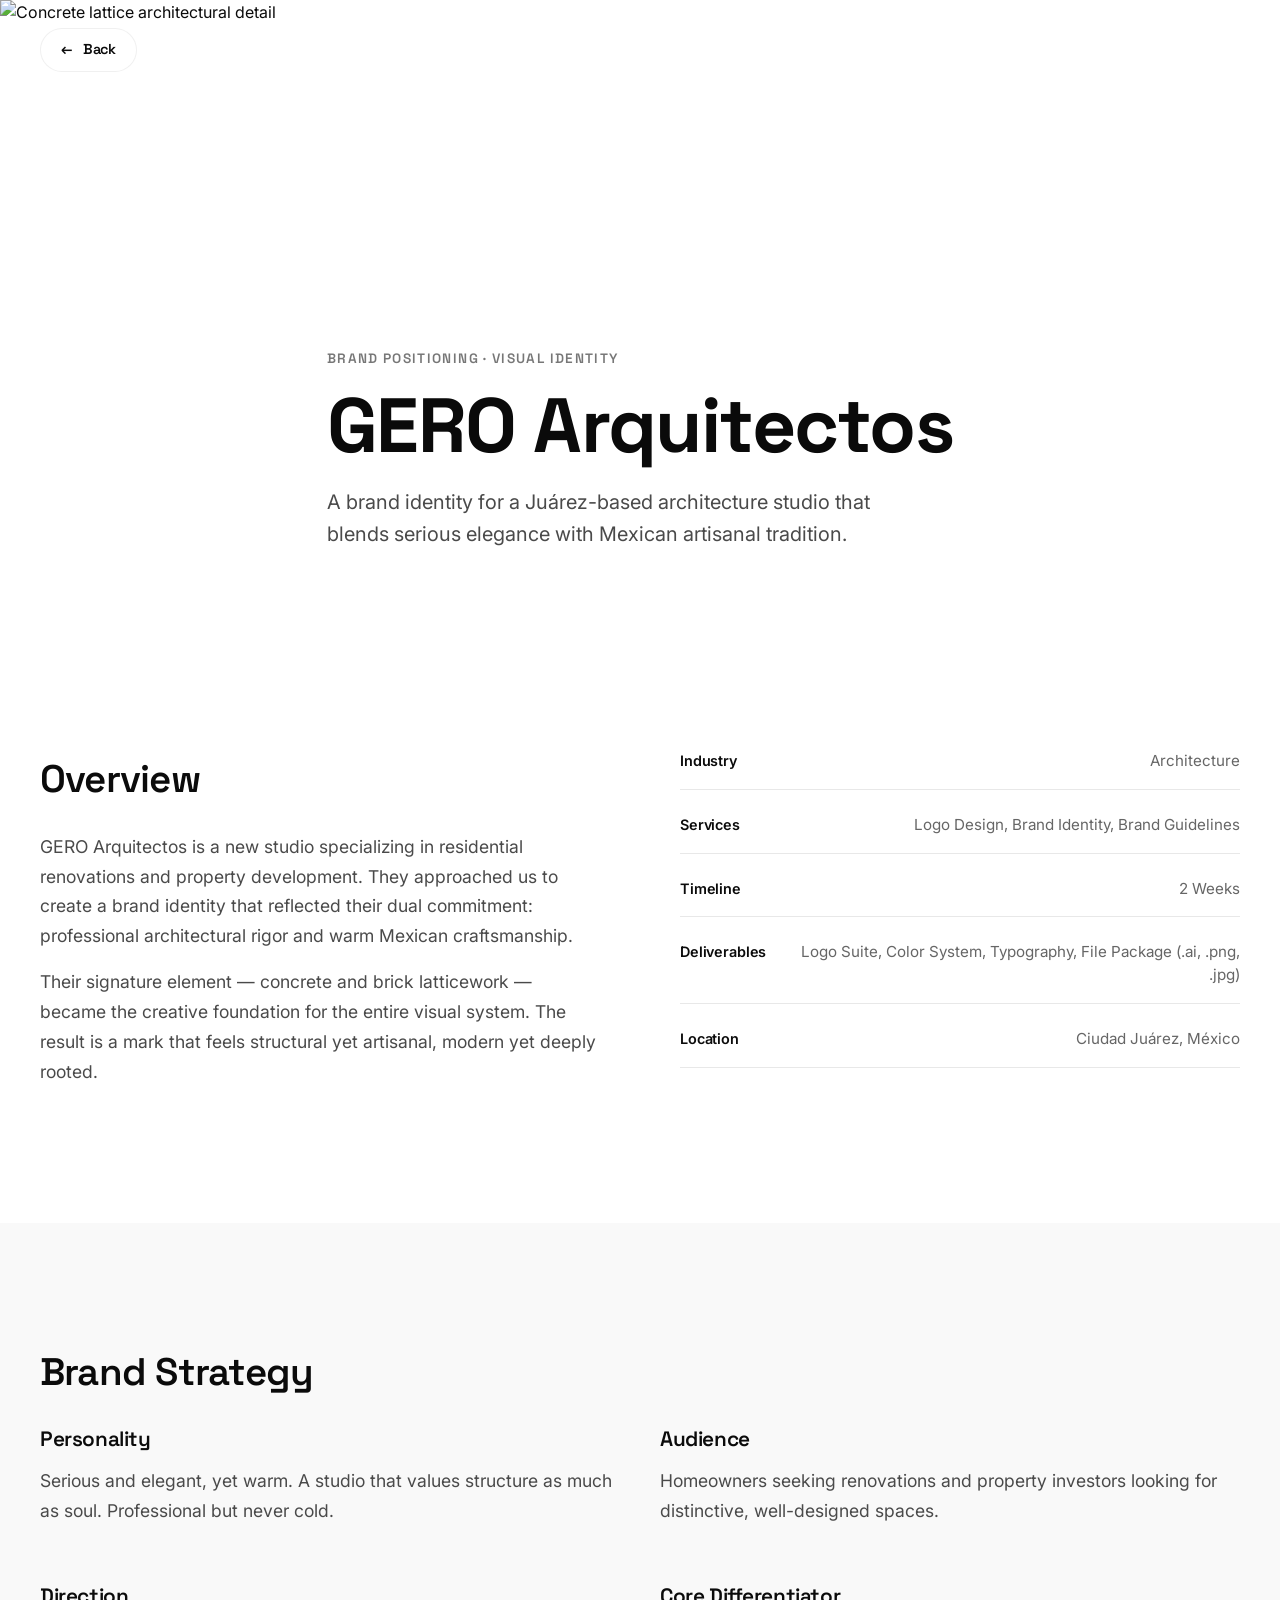
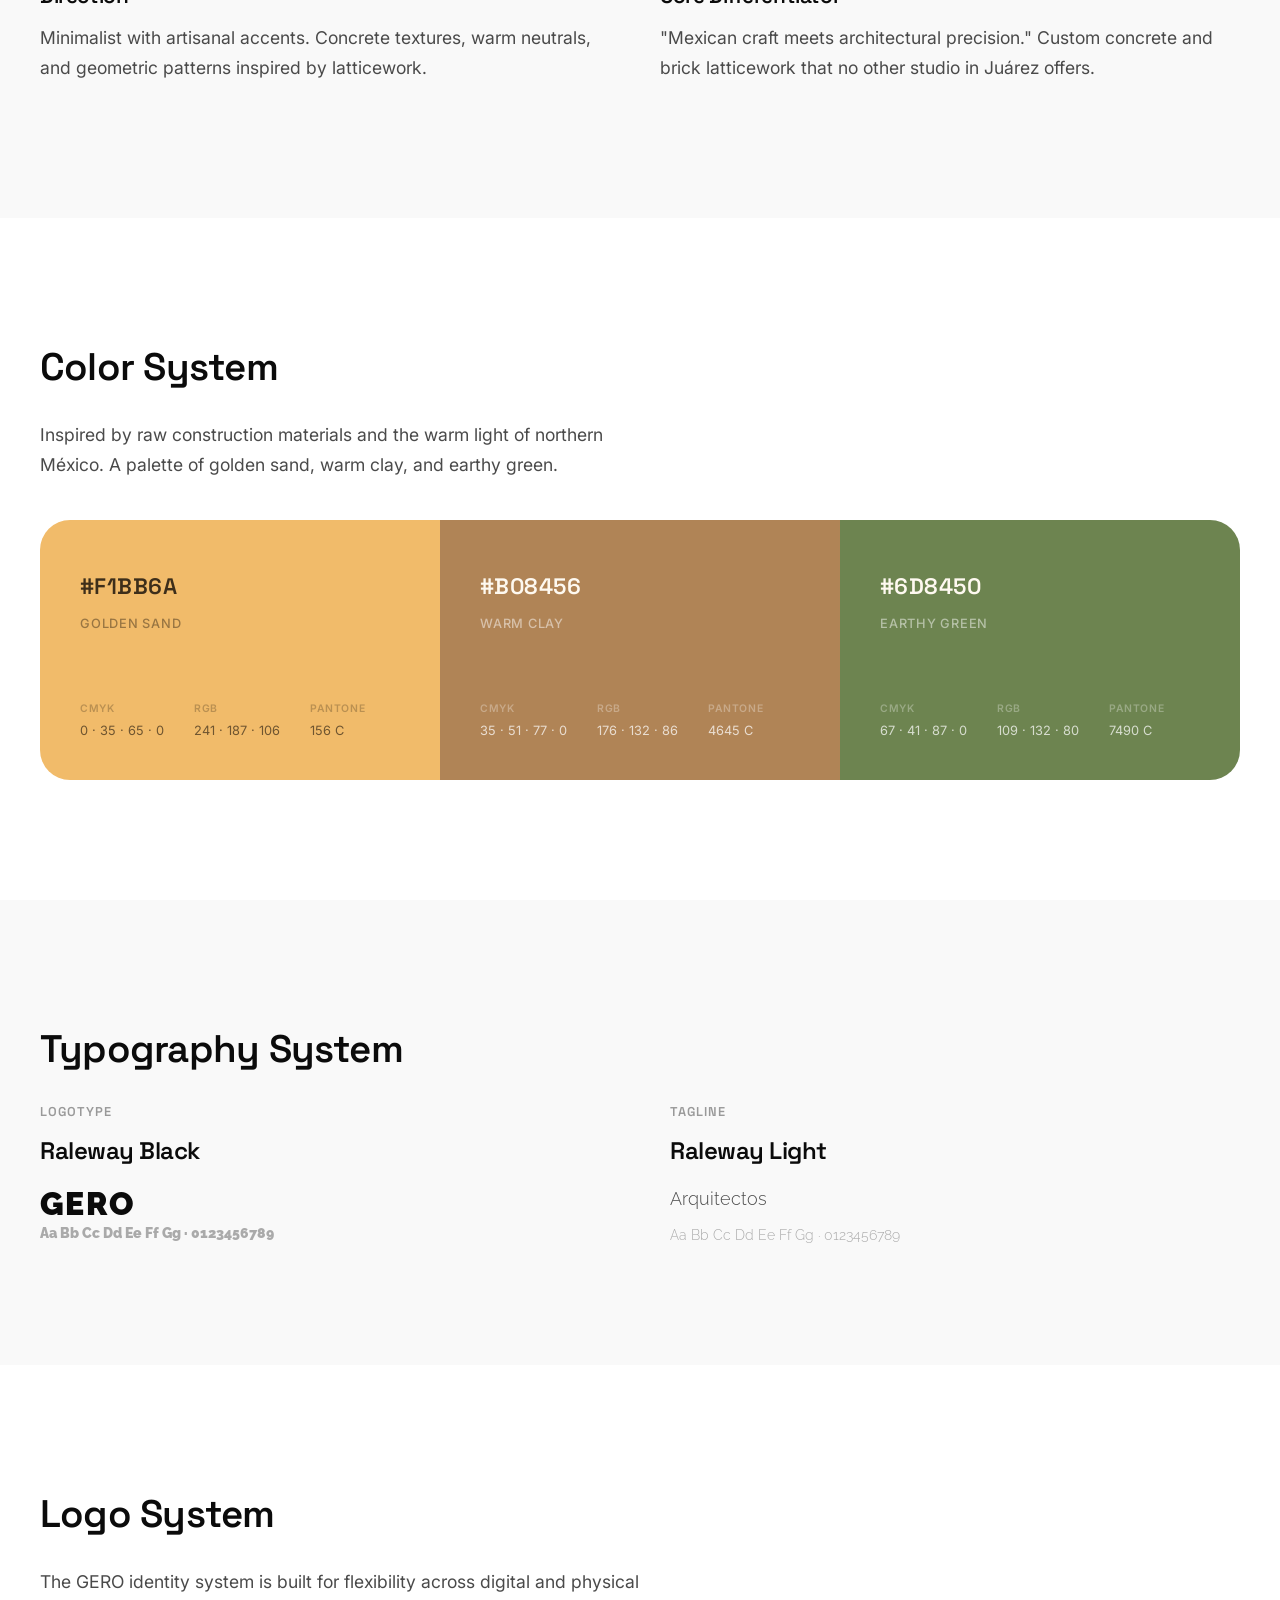
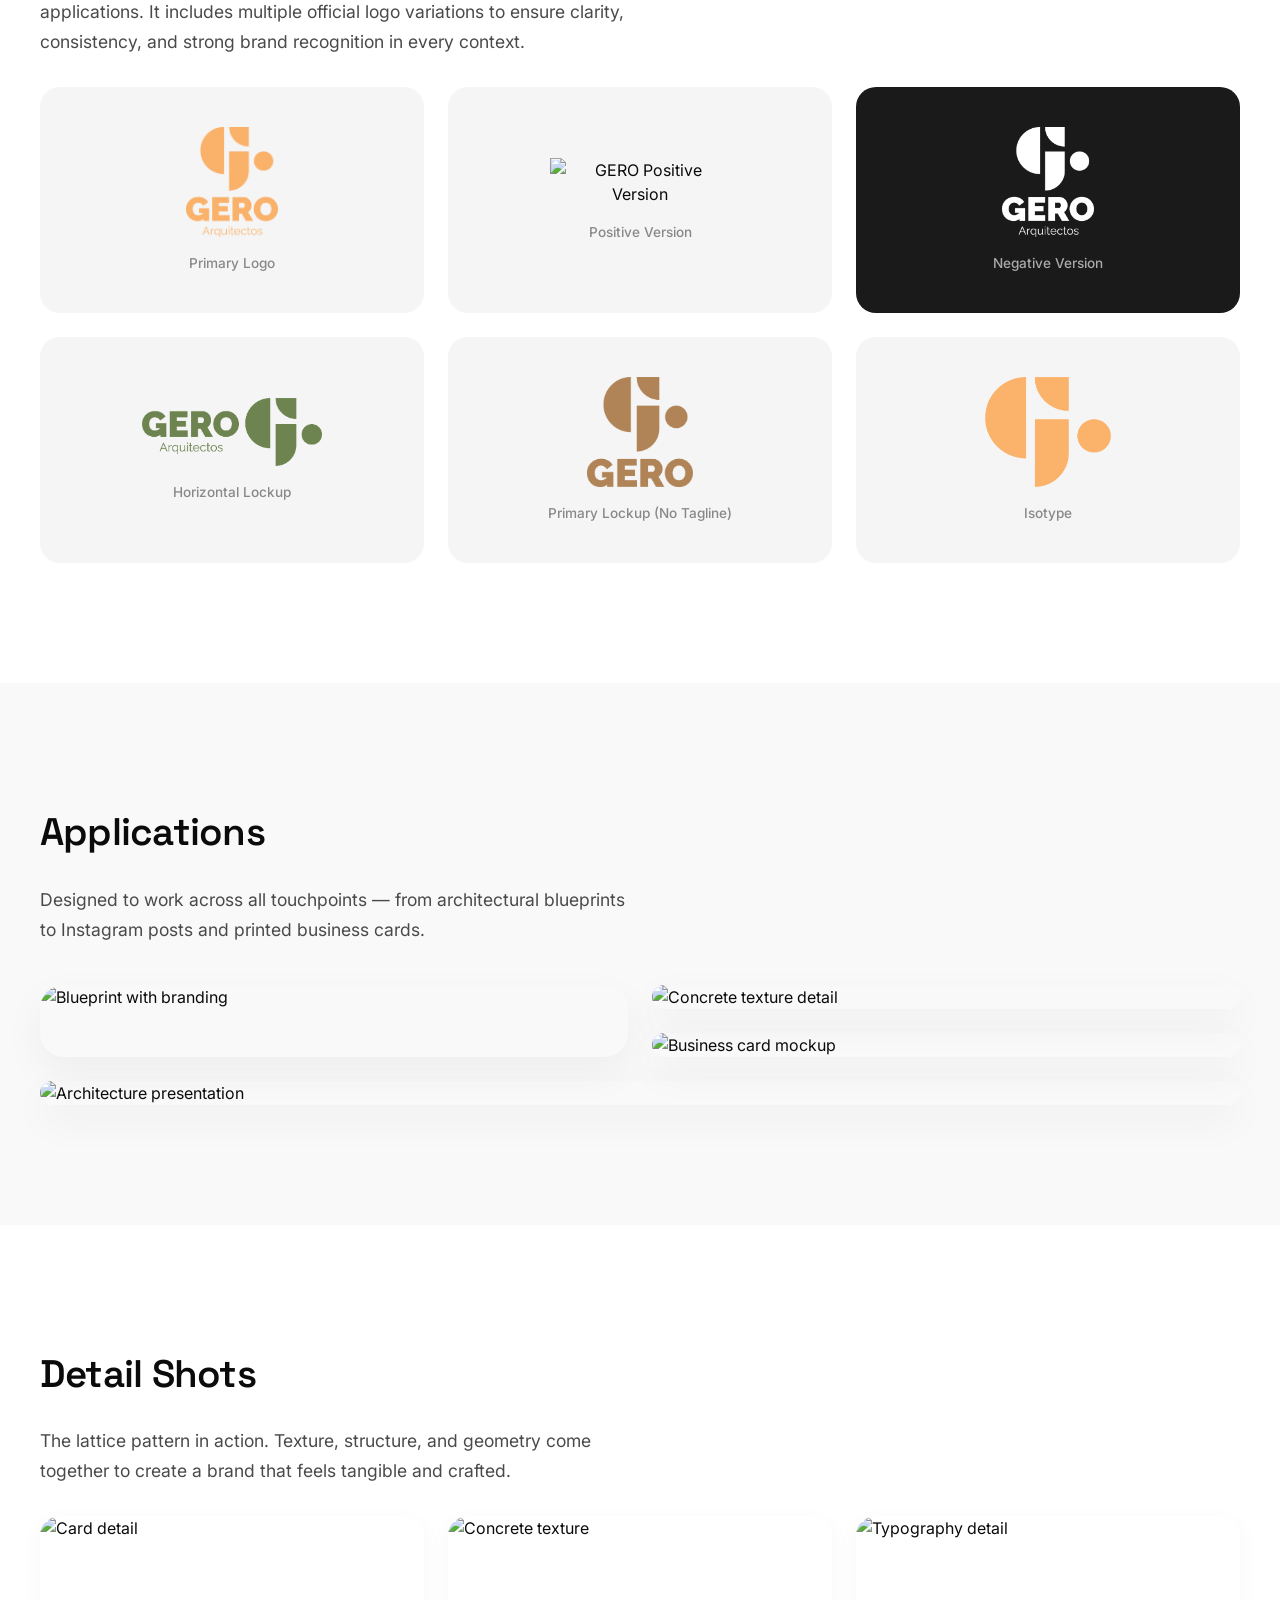
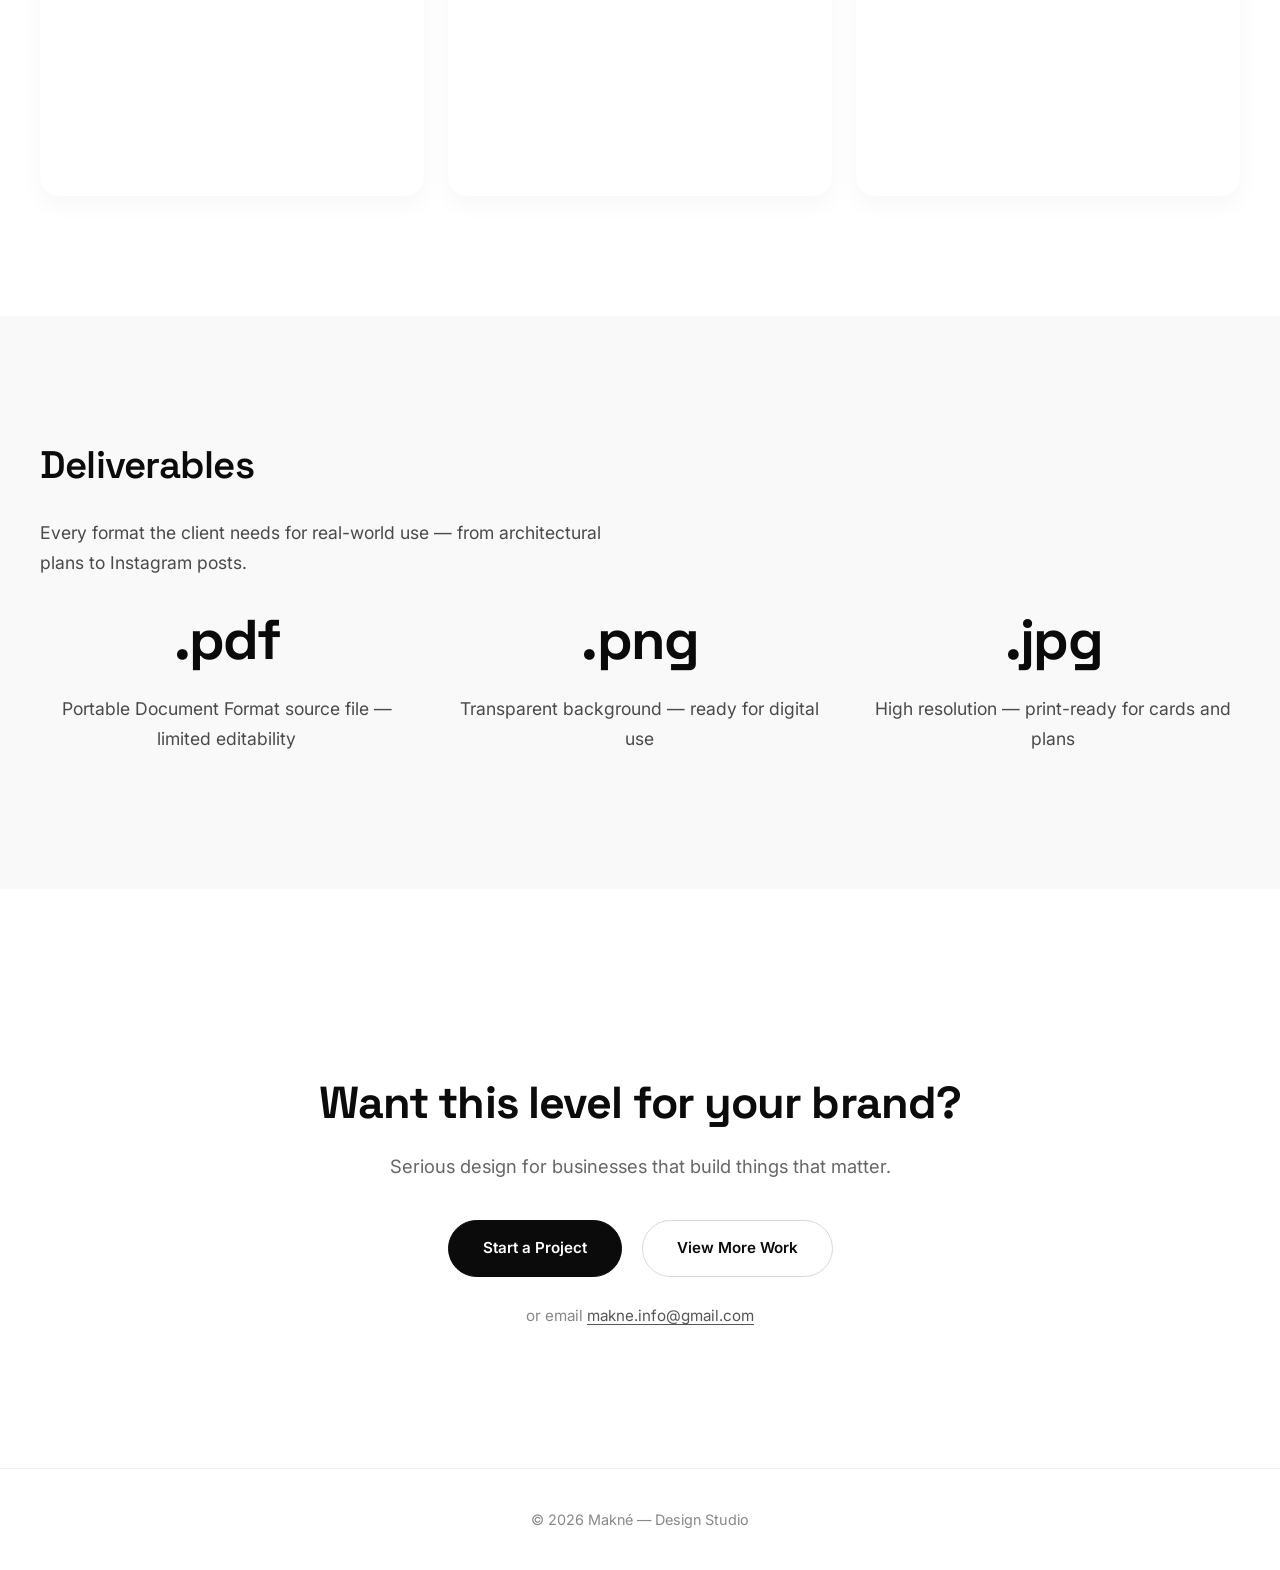
==== commit cd1c78ff: "Actualizar case-study-gero.html" ====
--- a/case-study-gero.html
+++ b/case-study-gero.html
@@ -116,80 +116,80 @@
     </div>
   </section>
 
-  <!-- ========== 4. COLOR SYSTEM ========== -->
-  <section class="cs-section">
-    <div class="container reveal-fade">
-      <h2 class="cs-section-title">Color System</h2>
-      <p class="cs-body cs-max-600">Inspired by raw construction materials and the warm light of northern México. A palette of golden sand, warm clay, and earthy green.</p>
-
-      <div class="color-palette">
-        
-        <div class="color-block color-1">
-          <div class="color-top">
-            <span class="color-hex">#F1BB6A</span>
-            <span class="color-name">Golden Sand</span>
-          </div>
-          <div class="color-columns">
-            <div class="color-column">
-              <span class="color-label">CMYK</span>
-              <span class="color-value">0 · 35 · 65 · 0</span>
-            </div>
-            <div class="color-column">
-              <span class="color-label">RGB</span>
-              <span class="color-value">251 · 177 · 106</span>
-            </div>
-            <div class="color-column">
-              <span class="color-label">Pantone</span>
-              <span class="color-value">156 C</span>
-            </div>
-          </div>
-        </div>
-
-        <div class="color-block color-2">
-          <div class="color-top">
-            <span class="color-hex">#B08456</span>
-            <span class="color-name">Warm Clay</span>
-          </div>
-          <div class="color-columns">
-            <div class="color-column">
-              <span class="color-label">CMYK</span>
-              <span class="color-value">35 · 51 · 77 · 0</span>
-            </div>
-            <div class="color-column">
-              <span class="color-label">RGB</span>
-              <span class="color-value">176 · 132 · 86</span>
-            </div>
-            <div class="color-column">
-              <span class="color-label">Pantone</span>
-              <span class="color-value">4645 C</span>
-            </div>
-          </div>
-        </div>
-
-        <div class="color-block color-3">
-          <div class="color-top">
-            <span class="color-hex">#6D8450</span>
-            <span class="color-name">Earthy Green</span>
-          </div>
-          <div class="color-columns">
-            <div class="color-column">
-              <span class="color-label">CMYK</span>
-              <span class="color-value">67 · 41 · 87 · 0</span>
-            </div>
-            <div class="color-column">
-              <span class="color-label">RGB</span>
-              <span class="color-value">109 · 132 · 80</span>
-            </div>
-            <div class="color-column">
-              <span class="color-label">Pantone</span>
-              <span class="color-value">7490 C</span>
-            </div>
-          </div>
-        </div>
-
-      </div>
-    </div>
-  </section>
+ <!-- ========== 4. COLOR SYSTEM ========== -->
+<section class="cs-section">
+  <div class="container reveal-fade">
+    <h2 class="cs-section-title">Color System</h2>
+    <p class="cs-body cs-max-600">Inspired by raw construction materials and the warm light of northern México. A palette of golden sand, warm clay, and earthy green.</p>
+
+    <div class="color-palette">
+      
+      <div class="color-block" style="background: #F1BB6A;">
+        <div class="color-top">
+          <span class="color-hex" style="color: #3d2e1a;">#F1BB6A</span>
+          <span class="color-name" style="color: rgba(61,46,26,0.7);">Golden Sand</span>
+        </div>
+        <div class="color-columns">
+          <div class="color-column">
+            <span class="color-label" style="color: rgba(61,46,26,0.55);">CMYK</span>
+            <span class="color-value" style="color: rgba(61,46,26,0.85);">0 · 35 · 65 · 0</span>
+          </div>
+          <div class="color-column">
+            <span class="color-label" style="color: rgba(61,46,26,0.55);">RGB</span>
+            <span class="color-value" style="color: rgba(61,46,26,0.85);">241 · 187 · 106</span>
+          </div>
+          <div class="color-column">
+            <span class="color-label" style="color: rgba(61,46,26,0.55);">Pantone</span>
+            <span class="color-value" style="color: rgba(61,46,26,0.85);">156 C</span>
+          </div>
+        </div>
+      </div>
+
+      <div class="color-block" style="background: #B08456;">
+        <div class="color-top">
+          <span class="color-hex" style="color: #fef9f0;">#B08456</span>
+          <span class="color-name" style="color: rgba(255,255,255,0.7);">Warm Clay</span>
+        </div>
+        <div class="color-columns">
+          <div class="color-column">
+            <span class="color-label" style="color: rgba(255,255,255,0.55);">CMYK</span>
+            <span class="color-value" style="color: rgba(255,255,255,0.85);">35 · 51 · 77 · 0</span>
+          </div>
+          <div class="color-column">
+            <span class="color-label" style="color: rgba(255,255,255,0.55);">RGB</span>
+            <span class="color-value" style="color: rgba(255,255,255,0.85);">176 · 132 · 86</span>
+          </div>
+          <div class="color-column">
+            <span class="color-label" style="color: rgba(255,255,255,0.55);">Pantone</span>
+            <span class="color-value" style="color: rgba(255,255,255,0.85);">4645 C</span>
+          </div>
+        </div>
+      </div>
+
+      <div class="color-block" style="background: #6D8450;">
+        <div class="color-top">
+          <span class="color-hex" style="color: #fef9f0;">#6D8450</span>
+          <span class="color-name" style="color: rgba(255,255,255,0.7);">Earthy Green</span>
+        </div>
+        <div class="color-columns">
+          <div class="color-column">
+            <span class="color-label" style="color: rgba(255,255,255,0.55);">CMYK</span>
+            <span class="color-value" style="color: rgba(255,255,255,0.85);">67 · 41 · 87 · 0</span>
+          </div>
+          <div class="color-column">
+            <span class="color-label" style="color: rgba(255,255,255,0.55);">RGB</span>
+            <span class="color-value" style="color: rgba(255,255,255,0.85);">109 · 132 · 80</span>
+          </div>
+          <div class="color-column">
+            <span class="color-label" style="color: rgba(255,255,255,0.55);">Pantone</span>
+            <span class="color-value" style="color: rgba(255,255,255,0.85);">7490 C</span>
+          </div>
+        </div>
+      </div>
+
+    </div>
+  </div>
+</section>
 
   <!-- ========== 5. TYPOGRAPHY SYSTEM ========== -->
 
@@ -216,7 +216,7 @@
   </div>
 </section>
 
- <!-- ========== 6. LOGO SYSTEM ========== -->
+<!-- ========== 6. LOGO SYSTEM ========== -->
 <section class="cs-section">
   <div class="container reveal-fade">
     
@@ -245,24 +245,23 @@
       </div>
 
       <div class="cs-logo-card">
-        <img src="img/gero-imagotype.png" alt="GERO Imagotype">
-        <span class="cs-logo-card-label">Imagotype</span>
-      </div>
-
-      <div class="cs-logo-card">
-        <img src="img/gero-no-tagline.png" alt="GERO Logo without Tagline">
-        <span class="cs-logo-card-label">Without Tagline</span>
-      </div>
-
-      <div class="cs-logo-card">
-        <img src="img/gero-isotype.png" alt="GERO Isotype">
+        <img src="img/gero-horizontal.png" alt="GERO Imagotype">
+        <span class="cs-logo-card-label">Horizontal Lockup</span>
+      </div>
+
+      <div class="cs-logo-card">
+        <img src="img/gero-w-tag.png" alt="GERO Logo without Tagline">
+        <span class="cs-logo-card-label">Primary Lockup (No Tagline)</span>
+      </div>
+
+      <div class="cs-logo-card">
+        <img src="img/gero-iso.png" alt="GERO Isotype">
         <span class="cs-logo-card-label">Isotype</span>
       </div>
 
     </div>
   </div>
 </section>
-
  
 
   <!-- ========== 7. APPLICATIONS ========== -->
@@ -313,8 +312,8 @@
       <p class="cs-body cs-max-600">Every format the client needs for real-world use — from architectural plans to Instagram posts.</p>
       <div class="cs-results-grid">
         <div class="cs-result-item">
-          <span class="cs-result-number">.ai</span>
-          <p class="cs-body">Adobe Illustrator source file — fully editable</p>
+          <span class="cs-result-number">.pdf</span>
+          <p class="cs-body">Portable Document Format source file — limited editability</p>
         </div>
         <div class="cs-result-item">
           <span class="cs-result-number">.png</span>
@@ -354,7 +353,7 @@
 
   <footer class="cs-footer">
     <div class="container">
-      <p>© Makné — Design Studio</p>
+      <p>© 2026 Makné — Design Studio</p>
     </div>
   </footer>
 
--- a/css/case-study.css
+++ b/css/case-study.css
@@ -242,36 +242,6 @@
   margin-bottom: auto;
 }
 
-/* Fondos */
-.color-1 { background: #F1BB6A; }
-.color-2 { background: #B08456; }
-.color-3 { background: #6D8450; }
-
-/* Texto según contraste de fondo */
-.color-1,
-.color-1 .color-hex,
-.color-1 .color-name,
-.color-1 .color-label,
-.color-1 .color-value {
-  color: #3d2e1a;
-}
-
-.color-2,
-.color-2 .color-hex,
-.color-2 .color-name,
-.color-2 .color-label,
-.color-2 .color-value {
-  color: #fef9f0;
-}
-
-.color-3,
-.color-3 .color-hex,
-.color-3 .color-name,
-.color-3 .color-label,
-.color-3 .color-value {
-  color: #fef9f0;
-}
-
 /* HEX */
 .color-hex {
   font-family: "Space Grotesk", sans-serif;
@@ -403,24 +373,56 @@
 }
 
 /* ==========================================
-   6. LOGO GRID
+   6. LOGO GRID — UNIFICADO
    ========================================== */
 .cs-logo-grid {
   display: grid;
-  grid-template-columns: repeat(4, 1fr);
+  grid-template-columns: repeat(3, 1fr);
   gap: 24px;
   margin-top: 30px;
 }
 
 .cs-logo-card {
+  background: #f5f5f5;
+  border-radius: 20px;
+  padding: 40px 20px;
+  display: flex;
+  flex-direction: column;
+  align-items: center;
+  justify-content: center;
+  gap: 16px;
+  min-height: 200px;
   text-align: center;
 }
 
+.cs-logo-card img {
+  width: 100%;
+  max-width: 180px;
+  height: auto;
+  max-height: 110px;
+  object-fit: contain;
+  display: block;
+}
+
+.cs-logo-card.cs-dark {
+  background: #1a1a1a;
+}
+
+.cs-logo-card.cs-dark .cs-logo-card-label {
+  color: #aaa;
+}
+
+.cs-logo-card-label {
+  font-size: 0.85rem;
+  color: #888;
+  font-weight: 500;
+}
+
+/* Placeholders para texto (si no usas imágenes) */
 .cs-logo-placeholder {
   background: #f5f5f5;
   border-radius: 20px;
   padding: 40px 20px;
-  margin-bottom: 14px;
   display: flex;
   align-items: center;
   justify-content: center;
@@ -456,31 +458,6 @@
   color: #0b0b0b;
 }
 
-.cs-logo-card-label {
-  font-size: 0.85rem;
-  color: #888;
-  font-weight: 500;
-}
-/* ==========================================
-   LOGO SYSTEM — IMAGE FIX
-   ========================================== */
-.cs-logo-card img {
-  width: 100%;
-  height: auto;
-  max-height: 120px;
-  object-fit: contain;
-  display: block;
-}
-
-.cs-logo-card.cs-dark {
-  background: #1a1a1a;
-  border-radius: 20px;
-  padding: 40px 20px;
-}
-
-.cs-logo-card.cs-dark .cs-logo-card-label {
-  color: #aaa;
-}
 /* ==========================================
    7. MOCKUPS
    ========================================== */
@@ -646,7 +623,7 @@
   transform: scale(1.03);
 }
 
-/* EMAIL — CORREGIDO: gris visible, negro al hover */
+/* EMAIL */
 .cs-final-cta .contact-email {
   margin-top: 28px;
   font-size: 0.95rem;
@@ -785,4 +762,14 @@
   .cs-logo-grid {
     grid-template-columns: 1fr 1fr;
   }
-}
+
+  .cs-logo-card {
+    min-height: 160px;
+    padding: 30px 16px;
+  }
+
+  .cs-logo-card img {
+    max-width: 140px;
+    max-height: 90px;
+  }
+}
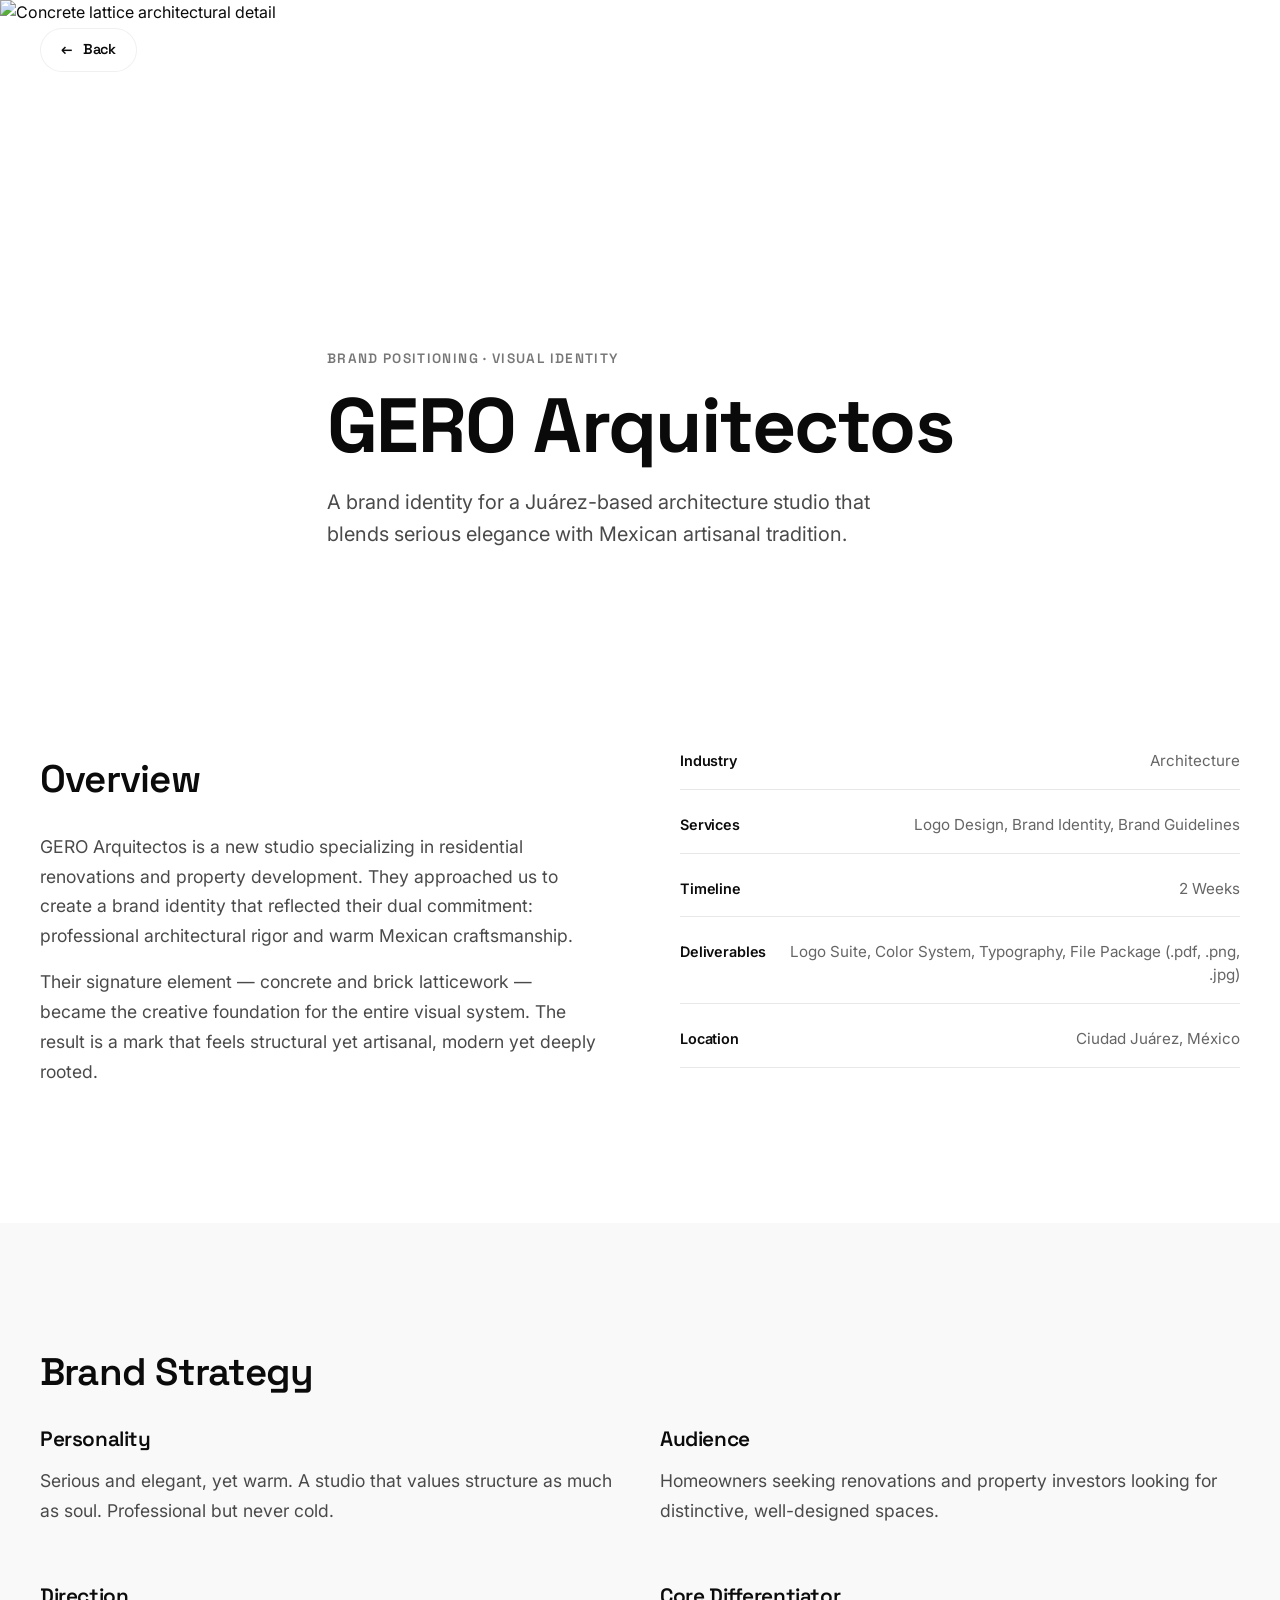
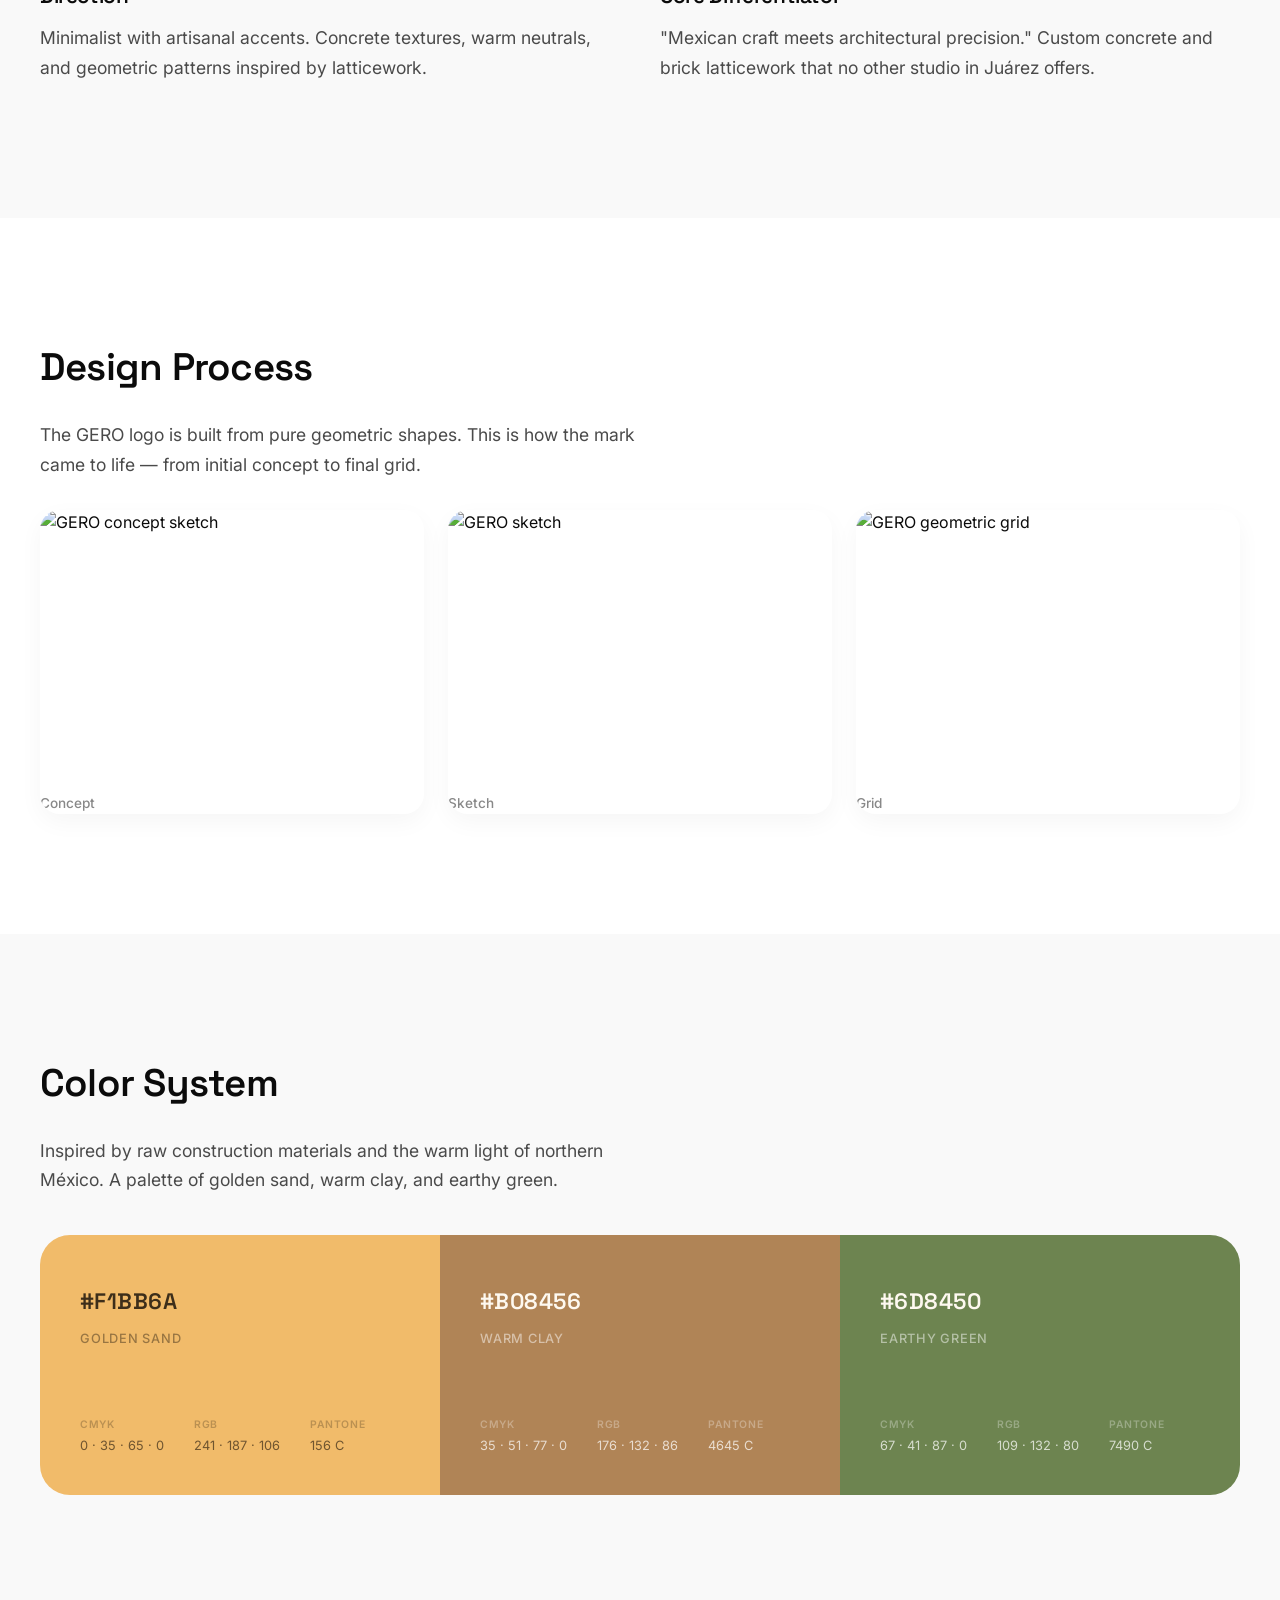
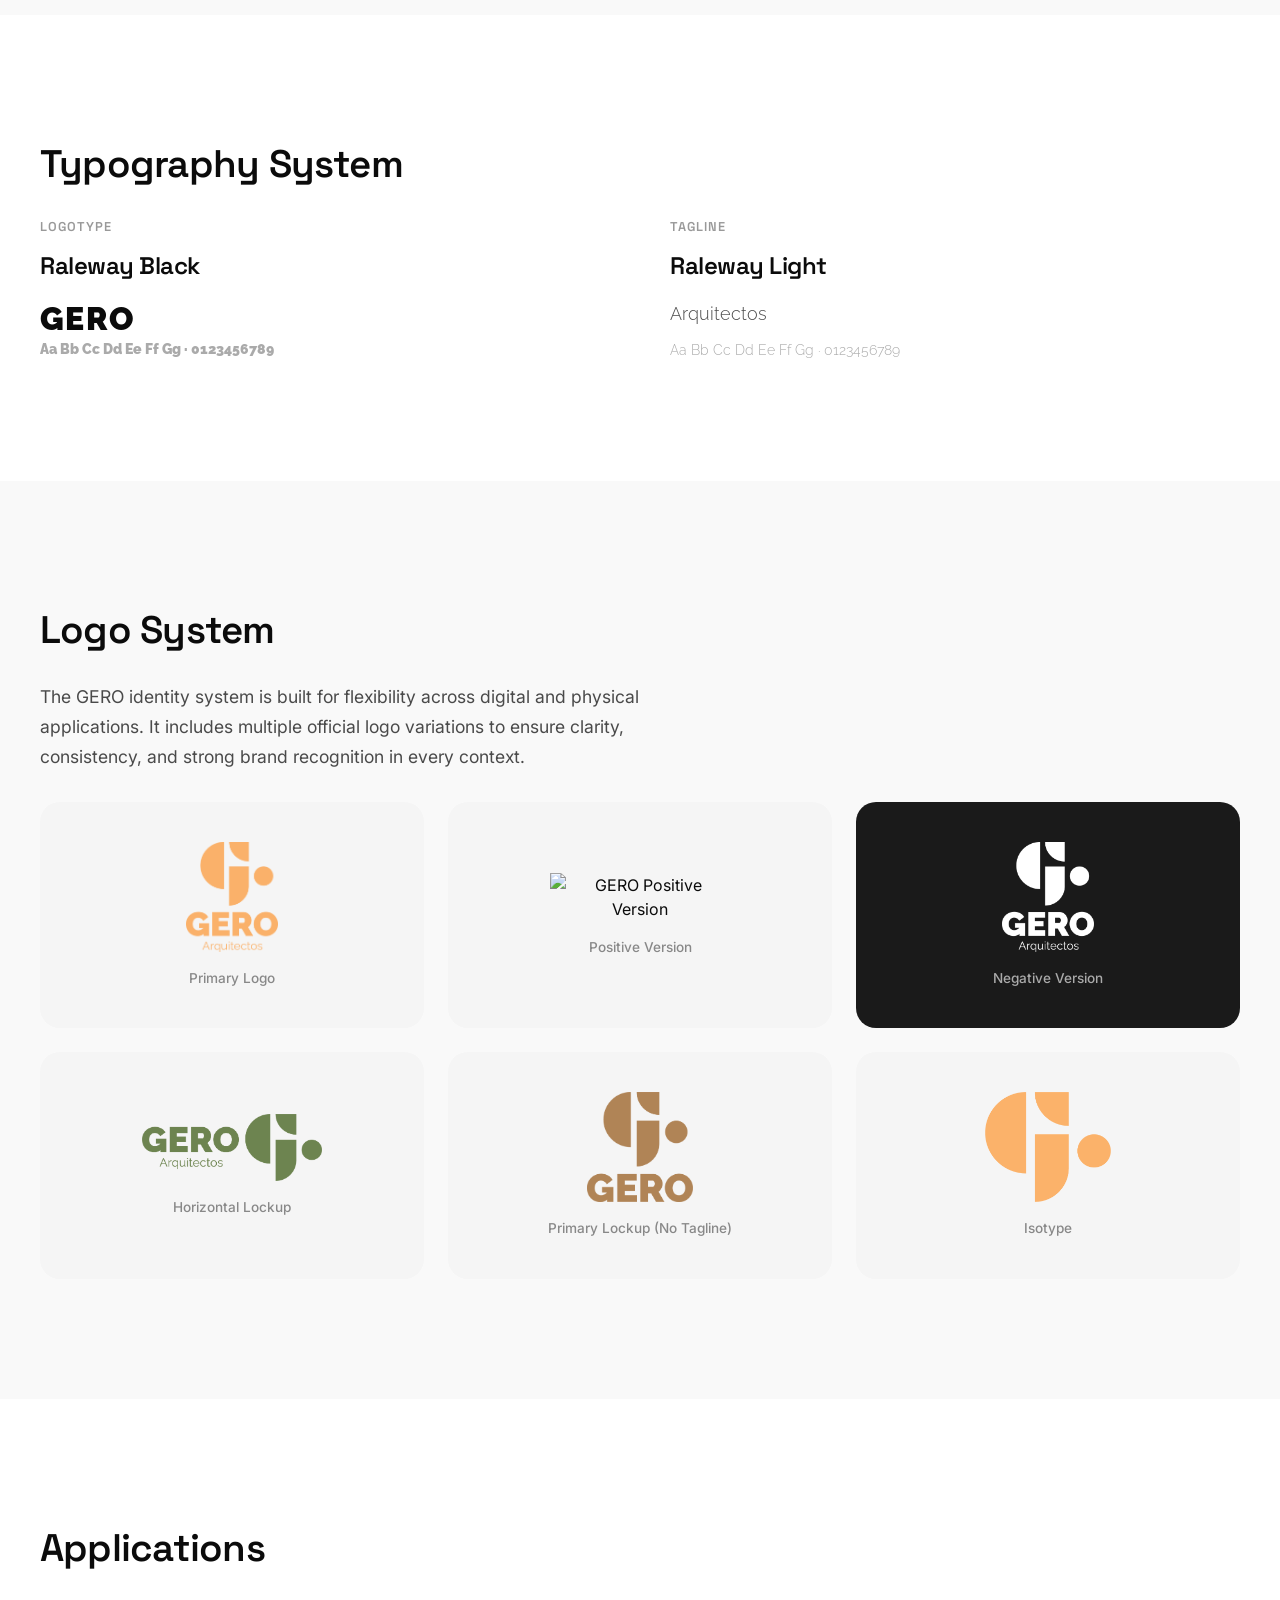
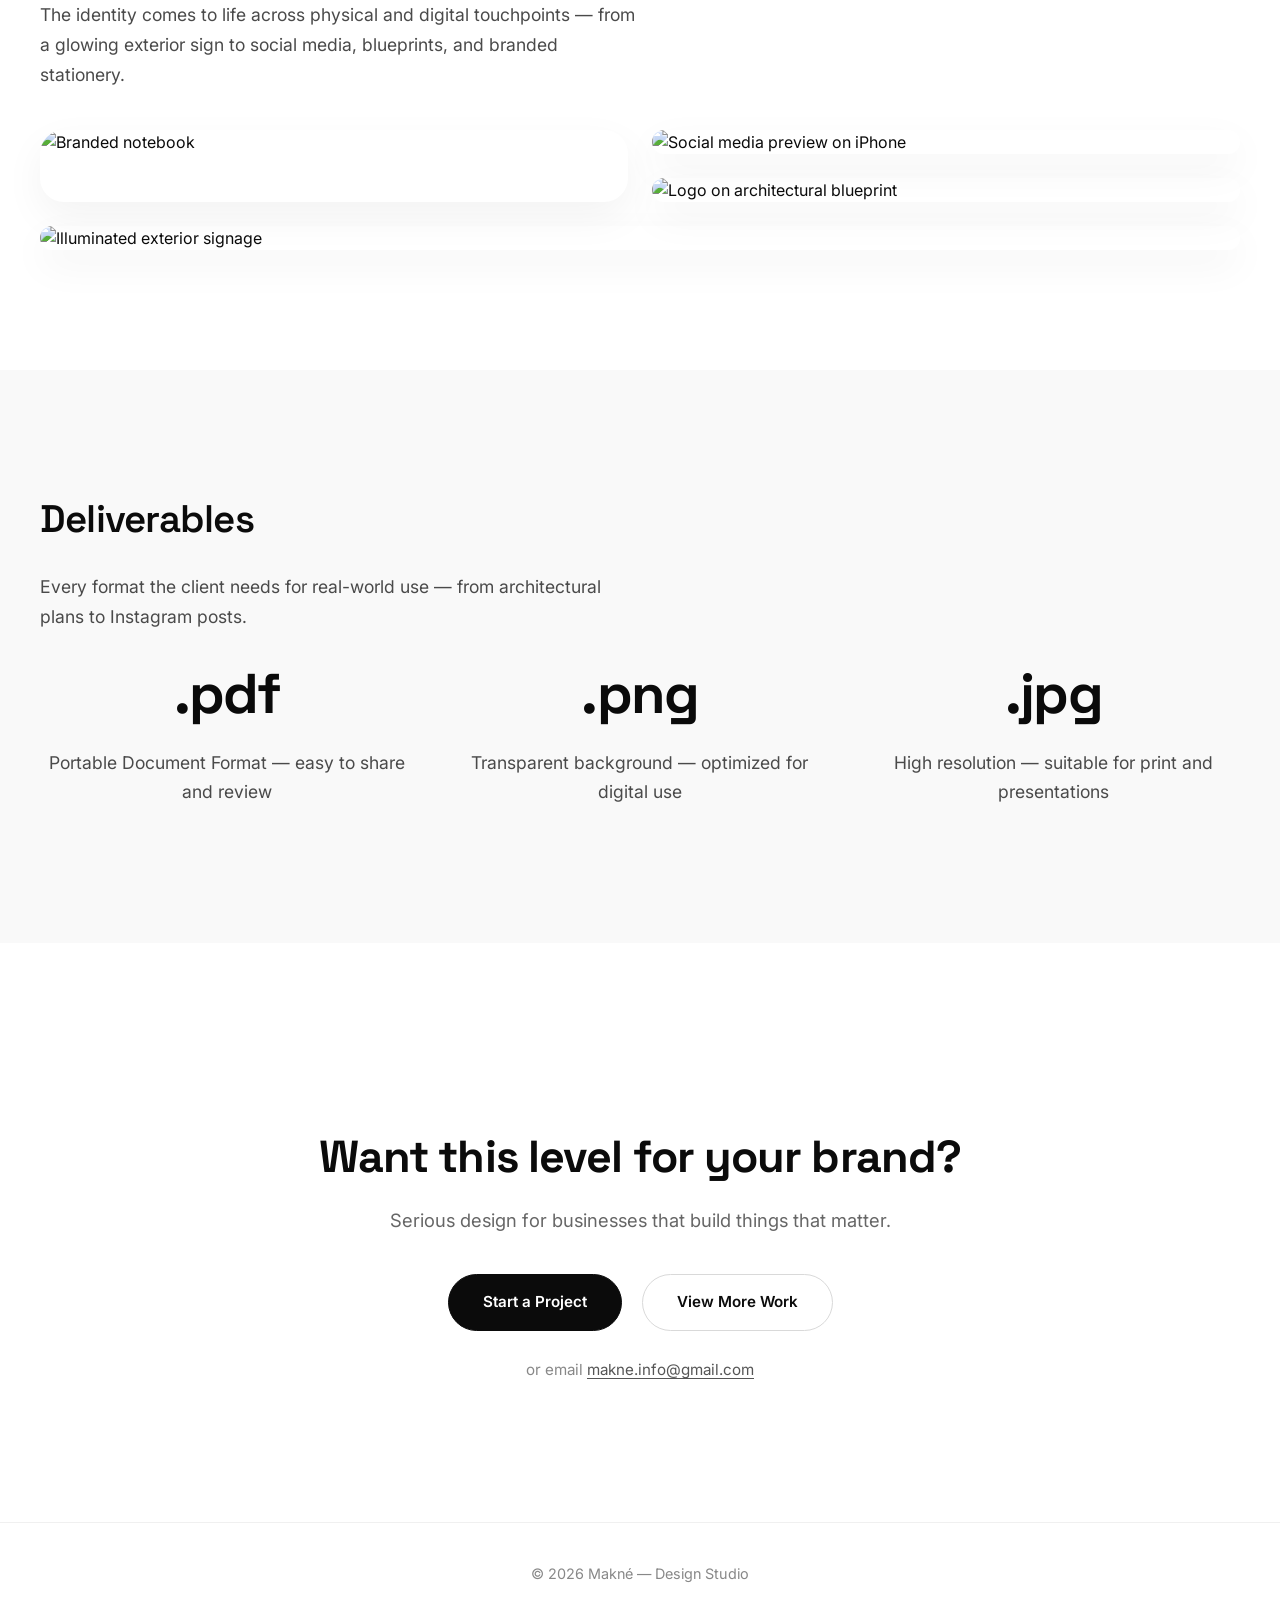
==== commit ba48b8ce: "Actualizar case-study-gero.html" ====
--- a/case-study-gero.html
+++ b/case-study-gero.html
@@ -25,10 +25,7 @@
   <link rel="icon" type="image/png" href="images/logo.png">
   <link rel="preconnect" href="https://fonts.googleapis.com">
   <link rel="preconnect" href="https://fonts.gstatic.com" crossorigin>
-  <link href="https://fonts.googleapis.com/css2?family=Raleway:ital,wght@0,100..900;1,100..900&display=swap" rel="stylesheet">
-  <link rel="preconnect" href="https://fonts.googleapis.com">
-  <link rel="preconnect" href="https://fonts.gstatic.com" crossorigin>
-  <link href="https://fonts.googleapis.com/css2?family=Inter:opsz,wght@14..32,400;14..32,500;14..32,600&family=Raleway:ital,wght@0,300;0,400;0,500;0,600;0,700;1,300;1,400&family=Space+Grotesk:wght@400;500;600;700&display=swap" rel="stylesheet">
+  <link href="https://fonts.googleapis.com/css2?family=Inter:opsz,wght@14..32,400;14..32,500;14..32,600&family=Raleway:ital,wght@0,300;0,400;0,500;0,600;0,700;0,900;1,300;1,400&family=Space+Grotesk:wght@400;500;600;700&display=swap" rel="stylesheet">
 
   <link rel="stylesheet" href="css/case-study.css">
 </head>
@@ -81,7 +78,7 @@
         </div>
         <div class="cs-detail-row">
           <span class="cs-detail-label">Deliverables</span>
-          <span class="cs-detail-value">Logo Suite, Color System, Typography, File Package (.ai, .png, .jpg)</span>
+          <span class="cs-detail-value">Logo Suite, Color System, Typography, File Package (.pdf, .png, .jpg)</span>
         </div>
         <div class="cs-detail-row">
           <span class="cs-detail-label">Location</span>
@@ -116,191 +113,192 @@
     </div>
   </section>
 
- <!-- ========== 4. COLOR SYSTEM ========== -->
-<section class="cs-section">
-  <div class="container reveal-fade">
-    <h2 class="cs-section-title">Color System</h2>
-    <p class="cs-body cs-max-600">Inspired by raw construction materials and the warm light of northern México. A palette of golden sand, warm clay, and earthy green.</p>
-
-    <div class="color-palette">
+  <!-- ========== 4. DESIGN PROCESS ========== -->
+  <section class="cs-section">
+    <div class="container reveal-fade">
+      <h2 class="cs-section-title">Design Process</h2>
+      <p class="cs-body cs-max-600">The GERO logo is built from pure geometric shapes. This is how the mark came to life — from initial concept to final grid.</p>
+      <div class="cs-detail-grid">
+        <div class="cs-detail-item">
+          <img src="img/gero-concept.png" alt="GERO concept sketch">
+          <span class="cs-logo-card-label" style="margin-top: 12px;">Concept</span>
+        </div>
+        <div class="cs-detail-item">
+          <img src="img/gero-sketch.png" alt="GERO sketch">
+          <span class="cs-logo-card-label" style="margin-top: 12px;">Sketch</span>
+        </div>
+        <div class="cs-detail-item">
+          <img src="img/gero-grid.png" alt="GERO geometric grid">
+          <span class="cs-logo-card-label" style="margin-top: 12px;">Grid</span>
+        </div>
+      </div>
+    </div>
+  </section>
+
+  <!-- ========== 5. COLOR SYSTEM ========== -->
+  <section class="cs-section cs-bg-light">
+    <div class="container reveal-fade">
+      <h2 class="cs-section-title">Color System</h2>
+      <p class="cs-body cs-max-600">Inspired by raw construction materials and the warm light of northern México. A palette of golden sand, warm clay, and earthy green.</p>
+
+      <div class="color-palette">
+        
+        <div class="color-block" style="background: #F1BB6A;">
+          <div class="color-top">
+            <span class="color-hex" style="color: #3d2e1a;">#F1BB6A</span>
+            <span class="color-name" style="color: rgba(61,46,26,0.7);">Golden Sand</span>
+          </div>
+          <div class="color-columns">
+            <div class="color-column">
+              <span class="color-label" style="color: rgba(61,46,26,0.55);">CMYK</span>
+              <span class="color-value" style="color: rgba(61,46,26,0.85);">0 · 35 · 65 · 0</span>
+            </div>
+            <div class="color-column">
+              <span class="color-label" style="color: rgba(61,46,26,0.55);">RGB</span>
+              <span class="color-value" style="color: rgba(61,46,26,0.85);">241 · 187 · 106</span>
+            </div>
+            <div class="color-column">
+              <span class="color-label" style="color: rgba(61,46,26,0.55);">Pantone</span>
+              <span class="color-value" style="color: rgba(61,46,26,0.85);">156 C</span>
+            </div>
+          </div>
+        </div>
+
+        <div class="color-block" style="background: #B08456;">
+          <div class="color-top">
+            <span class="color-hex" style="color: #fef9f0;">#B08456</span>
+            <span class="color-name" style="color: rgba(255,255,255,0.7);">Warm Clay</span>
+          </div>
+          <div class="color-columns">
+            <div class="color-column">
+              <span class="color-label" style="color: rgba(255,255,255,0.55);">CMYK</span>
+              <span class="color-value" style="color: rgba(255,255,255,0.85);">35 · 51 · 77 · 0</span>
+            </div>
+            <div class="color-column">
+              <span class="color-label" style="color: rgba(255,255,255,0.55);">RGB</span>
+              <span class="color-value" style="color: rgba(255,255,255,0.85);">176 · 132 · 86</span>
+            </div>
+            <div class="color-column">
+              <span class="color-label" style="color: rgba(255,255,255,0.55);">Pantone</span>
+              <span class="color-value" style="color: rgba(255,255,255,0.85);">4645 C</span>
+            </div>
+          </div>
+        </div>
+
+        <div class="color-block" style="background: #6D8450;">
+          <div class="color-top">
+            <span class="color-hex" style="color: #fef9f0;">#6D8450</span>
+            <span class="color-name" style="color: rgba(255,255,255,0.7);">Earthy Green</span>
+          </div>
+          <div class="color-columns">
+            <div class="color-column">
+              <span class="color-label" style="color: rgba(255,255,255,0.55);">CMYK</span>
+              <span class="color-value" style="color: rgba(255,255,255,0.85);">67 · 41 · 87 · 0</span>
+            </div>
+            <div class="color-column">
+              <span class="color-label" style="color: rgba(255,255,255,0.55);">RGB</span>
+              <span class="color-value" style="color: rgba(255,255,255,0.85);">109 · 132 · 80</span>
+            </div>
+            <div class="color-column">
+              <span class="color-label" style="color: rgba(255,255,255,0.55);">Pantone</span>
+              <span class="color-value" style="color: rgba(255,255,255,0.85);">7490 C</span>
+            </div>
+          </div>
+        </div>
+
+      </div>
+    </div>
+  </section>
+
+  <!-- ========== 6. TYPOGRAPHY SYSTEM ========== -->
+  <section class="cs-section">
+    <div class="container reveal-fade">
+      <h2 class="cs-section-title">Typography System</h2>
+      <div class="cs-type-grid">
+        
+        <div class="cs-type-block">
+          <span class="cs-type-label">Logotype</span>
+          <h3 class="cs-type-display">Raleway Black</h3>
+          <p class="cs-type-sample-heading" style="font-family: 'Raleway', sans-serif; font-weight: 900; letter-spacing: 0.04em; margin-bottom: 0;">GERO</p>
+          <p class="cs-type-chars" style="font-family: 'Raleway', sans-serif; font-weight: 900; color: #aaa; text-decoration: none;">Aa Bb Cc Dd Ee Ff Gg · 0123456789</p>
+        </div>
+
+        <div class="cs-type-block">
+          <span class="cs-type-label">Tagline</span>
+          <h3 class="cs-type-display">Raleway Light</h3>
+          <p class="cs-type-sample-body" style="font-family: 'Raleway', sans-serif; font-weight: 300;">Arquitectos</p>
+          <p class="cs-type-chars" style="font-family: 'Raleway', sans-serif; font-weight: 300; color: #aaa; text-decoration: none;">Aa Bb Cc Dd Ee Ff Gg · 0123456789</p>
+        </div>
+
+      </div>
+    </div>
+  </section>
+
+  <!-- ========== 7. LOGO SYSTEM ========== -->
+  <section class="cs-section cs-bg-light">
+    <div class="container reveal-fade">
       
-      <div class="color-block" style="background: #F1BB6A;">
-        <div class="color-top">
-          <span class="color-hex" style="color: #3d2e1a;">#F1BB6A</span>
-          <span class="color-name" style="color: rgba(61,46,26,0.7);">Golden Sand</span>
-        </div>
-        <div class="color-columns">
-          <div class="color-column">
-            <span class="color-label" style="color: rgba(61,46,26,0.55);">CMYK</span>
-            <span class="color-value" style="color: rgba(61,46,26,0.85);">0 · 35 · 65 · 0</span>
-          </div>
-          <div class="color-column">
-            <span class="color-label" style="color: rgba(61,46,26,0.55);">RGB</span>
-            <span class="color-value" style="color: rgba(61,46,26,0.85);">241 · 187 · 106</span>
-          </div>
-          <div class="color-column">
-            <span class="color-label" style="color: rgba(61,46,26,0.55);">Pantone</span>
-            <span class="color-value" style="color: rgba(61,46,26,0.85);">156 C</span>
-          </div>
-        </div>
-      </div>
-
-      <div class="color-block" style="background: #B08456;">
-        <div class="color-top">
-          <span class="color-hex" style="color: #fef9f0;">#B08456</span>
-          <span class="color-name" style="color: rgba(255,255,255,0.7);">Warm Clay</span>
-        </div>
-        <div class="color-columns">
-          <div class="color-column">
-            <span class="color-label" style="color: rgba(255,255,255,0.55);">CMYK</span>
-            <span class="color-value" style="color: rgba(255,255,255,0.85);">35 · 51 · 77 · 0</span>
-          </div>
-          <div class="color-column">
-            <span class="color-label" style="color: rgba(255,255,255,0.55);">RGB</span>
-            <span class="color-value" style="color: rgba(255,255,255,0.85);">176 · 132 · 86</span>
-          </div>
-          <div class="color-column">
-            <span class="color-label" style="color: rgba(255,255,255,0.55);">Pantone</span>
-            <span class="color-value" style="color: rgba(255,255,255,0.85);">4645 C</span>
-          </div>
-        </div>
-      </div>
-
-      <div class="color-block" style="background: #6D8450;">
-        <div class="color-top">
-          <span class="color-hex" style="color: #fef9f0;">#6D8450</span>
-          <span class="color-name" style="color: rgba(255,255,255,0.7);">Earthy Green</span>
-        </div>
-        <div class="color-columns">
-          <div class="color-column">
-            <span class="color-label" style="color: rgba(255,255,255,0.55);">CMYK</span>
-            <span class="color-value" style="color: rgba(255,255,255,0.85);">67 · 41 · 87 · 0</span>
-          </div>
-          <div class="color-column">
-            <span class="color-label" style="color: rgba(255,255,255,0.55);">RGB</span>
-            <span class="color-value" style="color: rgba(255,255,255,0.85);">109 · 132 · 80</span>
-          </div>
-          <div class="color-column">
-            <span class="color-label" style="color: rgba(255,255,255,0.55);">Pantone</span>
-            <span class="color-value" style="color: rgba(255,255,255,0.85);">7490 C</span>
-          </div>
-        </div>
-      </div>
-
-    </div>
-  </div>
-</section>
-
-  <!-- ========== 5. TYPOGRAPHY SYSTEM ========== -->
-
-<section class="cs-section cs-bg-light">
-  <div class="container reveal-fade">
-    <h2 class="cs-section-title">Typography System</h2>
-    <div class="cs-type-grid">
+      <h2 class="cs-section-title">Logo System</h2>
       
-      <div class="cs-type-block">
-        <span class="cs-type-label">Logotype</span>
-        <h3 class="cs-type-display">Raleway Black</h3>
-        <p class="cs-type-sample-heading" style="font-family: 'Raleway', sans-serif; font-weight: 900; letter-spacing: 0.04em; margin-bottom: 0;">GERO</p>
-        <p class="cs-type-chars" style="font-family: 'Raleway', sans-serif; font-weight: 900; color: #aaa; text-decoration: none;">Aa Bb Cc Dd Ee Ff Gg · 0123456789</p>
-      </div>
-
-      <div class="cs-type-block">
-        <span class="cs-type-label">Tagline</span>
-        <h3 class="cs-type-display">Raleway Light</h3>
-        <p class="cs-type-sample-body" style="font-family: 'Raleway', sans-serif; font-weight: 300;">Arquitectos</p>
-        <p class="cs-type-chars" style="font-family: 'Raleway', sans-serif; font-weight: 300; color: #aaa; text-decoration: none;">Aa Bb Cc Dd Ee Ff Gg · 0123456789</p>
-      </div>
-
-    </div>
-  </div>
-</section>
-
-<!-- ========== 6. LOGO SYSTEM ========== -->
-<section class="cs-section">
-  <div class="container reveal-fade">
-    
-    <h2 class="cs-section-title">Logo System</h2>
-    
-    <p class="cs-body cs-max-600">
-      The GERO identity system is built for flexibility across digital and physical applications. 
-      It includes multiple official logo variations to ensure clarity, consistency, and strong brand recognition in every context.
-    </p>
-
-    <div class="cs-logo-grid">
-
-      <div class="cs-logo-card">
-        <img src="img/gero-sand.png" alt="GERO Primary Logo">
-        <span class="cs-logo-card-label">Primary Logo</span>
-      </div>
-
-      <div class="cs-logo-card">
-        <img src="img/gero-positive.png" alt="GERO Positive Version">
-        <span class="cs-logo-card-label">Positive Version</span>
-      </div>
-
-      <div class="cs-logo-card cs-dark">
-        <img src="img/gero-negative.png" alt="GERO Negative Version">
-        <span class="cs-logo-card-label">Negative Version</span>
-      </div>
-
-      <div class="cs-logo-card">
-        <img src="img/gero-horizontal.png" alt="GERO Imagotype">
-        <span class="cs-logo-card-label">Horizontal Lockup</span>
-      </div>
-
-      <div class="cs-logo-card">
-        <img src="img/gero-w-tag.png" alt="GERO Logo without Tagline">
-        <span class="cs-logo-card-label">Primary Lockup (No Tagline)</span>
-      </div>
-
-      <div class="cs-logo-card">
-        <img src="img/gero-iso.png" alt="GERO Isotype">
-        <span class="cs-logo-card-label">Isotype</span>
-      </div>
-
-    </div>
-  </div>
-</section>
- 
-
-  <!-- ========== 7. APPLICATIONS ========== -->
-  <section class="cs-section cs-bg-light">
+      <p class="cs-body cs-max-600">
+        The GERO identity system is built for flexibility across digital and physical applications. 
+        It includes multiple official logo variations to ensure clarity, consistency, and strong brand recognition in every context.
+      </p>
+
+      <div class="cs-logo-grid">
+
+        <div class="cs-logo-card">
+          <img src="img/gero-sand.png" alt="GERO Primary Logo">
+          <span class="cs-logo-card-label">Primary Logo</span>
+        </div>
+
+        <div class="cs-logo-card">
+          <img src="img/gero-positive.png" alt="GERO Positive Version">
+          <span class="cs-logo-card-label">Positive Version</span>
+        </div>
+
+        <div class="cs-logo-card cs-dark">
+          <img src="img/gero-negative.png" alt="GERO Negative Version">
+          <span class="cs-logo-card-label">Negative Version</span>
+        </div>
+
+        <div class="cs-logo-card">
+          <img src="img/gero-horizontal.png" alt="GERO Horizontal Lockup">
+          <span class="cs-logo-card-label">Horizontal Lockup</span>
+        </div>
+
+        <div class="cs-logo-card">
+          <img src="img/gero-w-tag.png" alt="GERO Logo without Tagline">
+          <span class="cs-logo-card-label">Primary Lockup (No Tagline)</span>
+        </div>
+
+        <div class="cs-logo-card">
+          <img src="img/gero-iso.png" alt="GERO Isotype">
+          <span class="cs-logo-card-label">Isotype</span>
+        </div>
+
+      </div>
+    </div>
+  </section>
+
+  <!-- ========== 8. APPLICATIONS ========== -->
+  <section class="cs-section">
     <div class="container reveal-fade">
       <h2 class="cs-section-title">Applications</h2>
-      <p class="cs-body cs-max-600">Designed to work across all touchpoints — from architectural blueprints to Instagram posts and printed business cards.</p>
+      <p class="cs-body cs-max-600">The identity comes to life across physical and digital touchpoints — from a glowing exterior sign to social media, blueprints, and branded stationery.</p>
     </div>
     <div class="cs-mockup-grid container reveal-fade">
       <div class="cs-mockup-item cs-mockup-item--large">
-        <img src="img/gero_blueprints_1.png" alt="Blueprint with branding" loading="lazy">
+        <img src="img/gero_notebook_1.png" alt="Branded notebook" loading="lazy">
       </div>
       <div class="cs-mockup-item">
-        <img src="img/gero_exterior_signage_1.png" alt="Concrete texture detail" loading="lazy">
+        <img src="img/gero_iphone_mockup_1.png" alt="Social media preview on iPhone" loading="lazy">
       </div>
       <div class="cs-mockup-item">
-        <img src="img/gero_iphone_mockup_1.png" alt="Business card mockup" loading="lazy">
+        <img src="img/gero_blueprints_1.png" alt="Logo on architectural blueprint" loading="lazy">
       </div>
       <div class="cs-mockup-item cs-mockup-item--wide">
-        <img src="img/gero_notebook_1.png" alt="Architecture presentation" loading="lazy">
-      </div>
-    </div>
-  </section>
-
-  <!-- ========== 8. DETAIL SHOTS ========== -->
-  <section class="cs-section">
-    <div class="container reveal-fade">
-      <h2 class="cs-section-title">Detail Shots</h2>
-      <p class="cs-body cs-max-600">The lattice pattern in action. Texture, structure, and geometry come together to create a brand that feels tangible and crafted.</p>
-      <div class="cs-detail-grid">
-        <div class="cs-detail-item">
-          <img src="https://images.unsplash.com/photo-1558618666-fcd25c85f82e?w=500&auto=format&fit=crop&q=85" alt="Card detail" loading="lazy">
-        </div>
-        <div class="cs-detail-item">
-          <img src="https://images.unsplash.com/photo-1618219908412-a29a1bb7b86e?w=500&auto=format&fit=crop&q=85" alt="Concrete texture" loading="lazy">
-        </div>
-        <div class="cs-detail-item">
-          <img src="https://images.unsplash.com/photo-1513364776144-60967b0f800f?w=500&auto=format&fit=crop&q=85" alt="Typography detail" loading="lazy">
-        </div>
+        <img src="img/gero_exterior_signage_1.png" alt="Illuminated exterior signage" loading="lazy">
       </div>
     </div>
   </section>
@@ -313,15 +311,15 @@
       <div class="cs-results-grid">
         <div class="cs-result-item">
           <span class="cs-result-number">.pdf</span>
-          <p class="cs-body">Portable Document Format source file — limited editability</p>
+          <p class="cs-body">Portable Document Format — easy to share and review</p>
         </div>
         <div class="cs-result-item">
           <span class="cs-result-number">.png</span>
-          <p class="cs-body">Transparent background — ready for digital use</p>
+          <p class="cs-body">Transparent background — optimized for digital use</p>
         </div>
         <div class="cs-result-item">
           <span class="cs-result-number">.jpg</span>
-          <p class="cs-body">High resolution — print-ready for cards and plans</p>
+          <p class="cs-body">High resolution — suitable for print and presentations</p>
         </div>
       </div>
     </div>
@@ -359,4 +357,4 @@
 
   <script src="js/case-study.js"></script>
 </body>
-</html>
+</html>
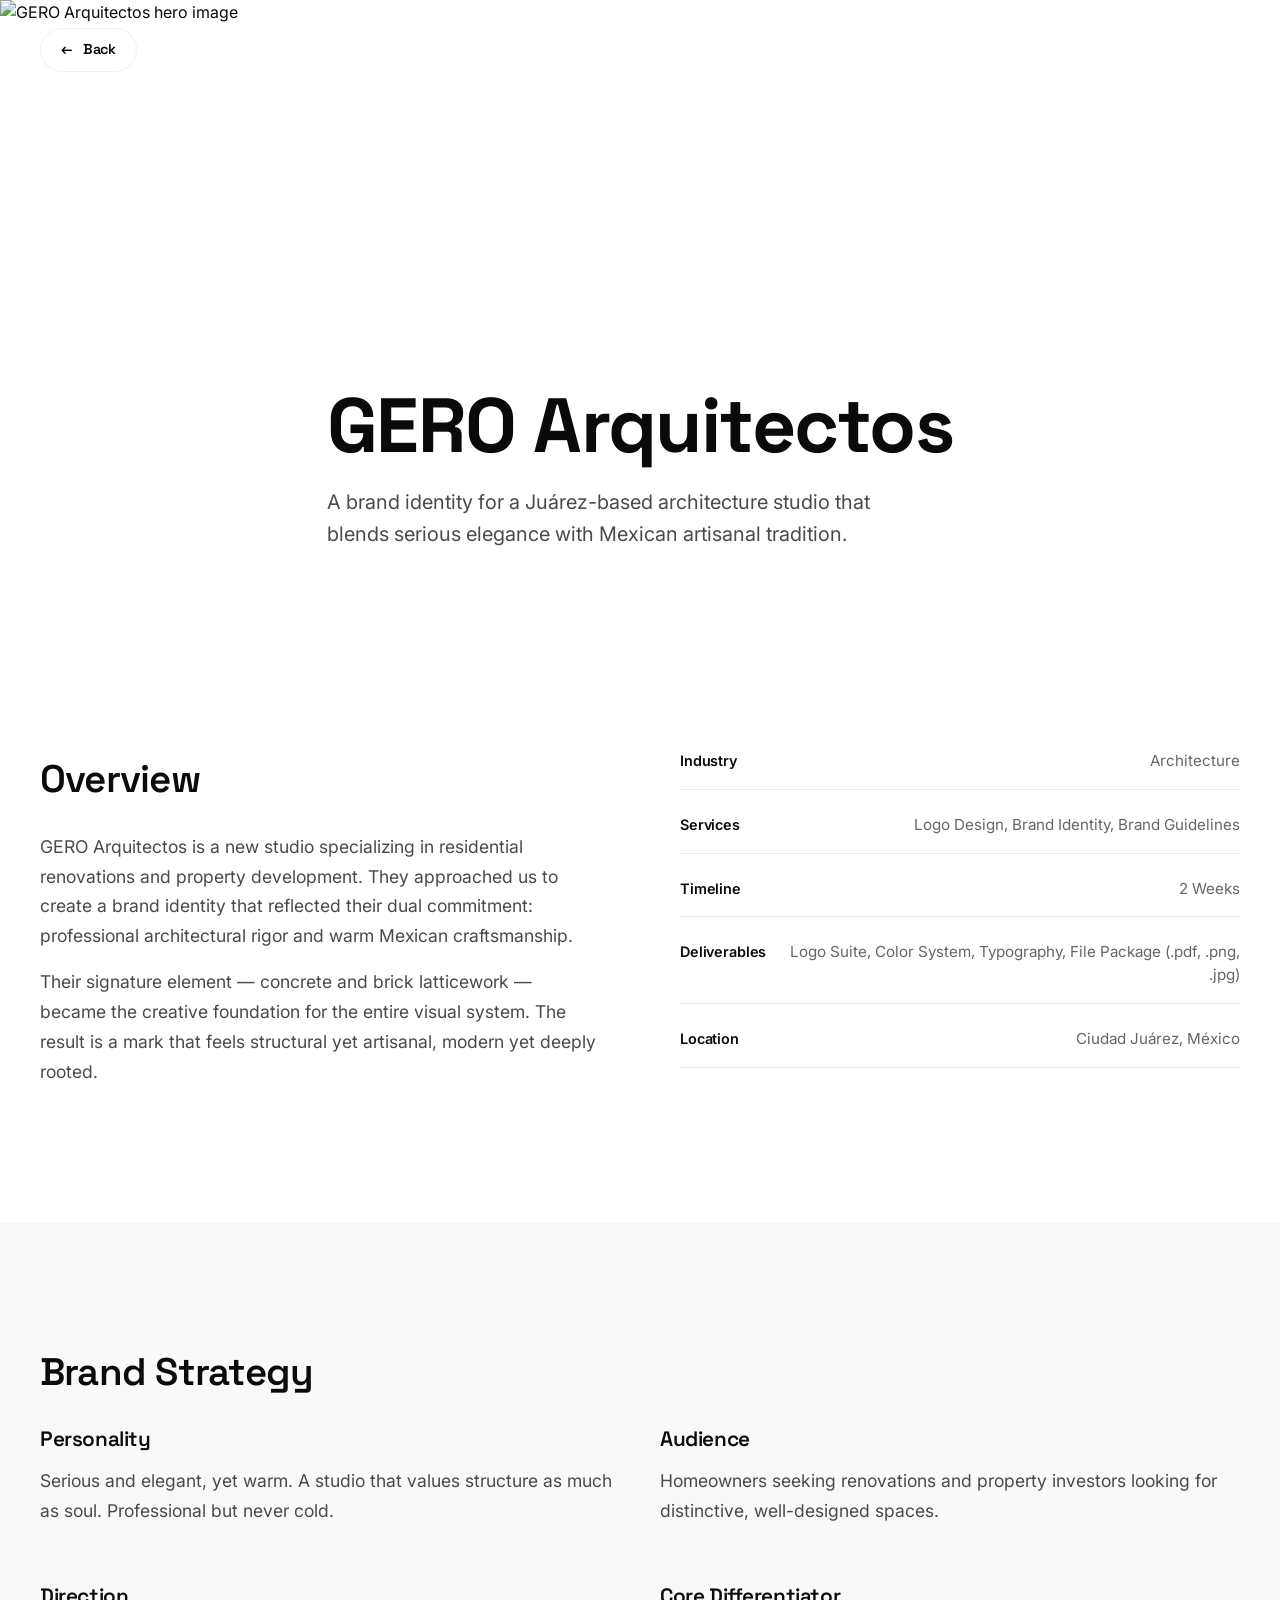
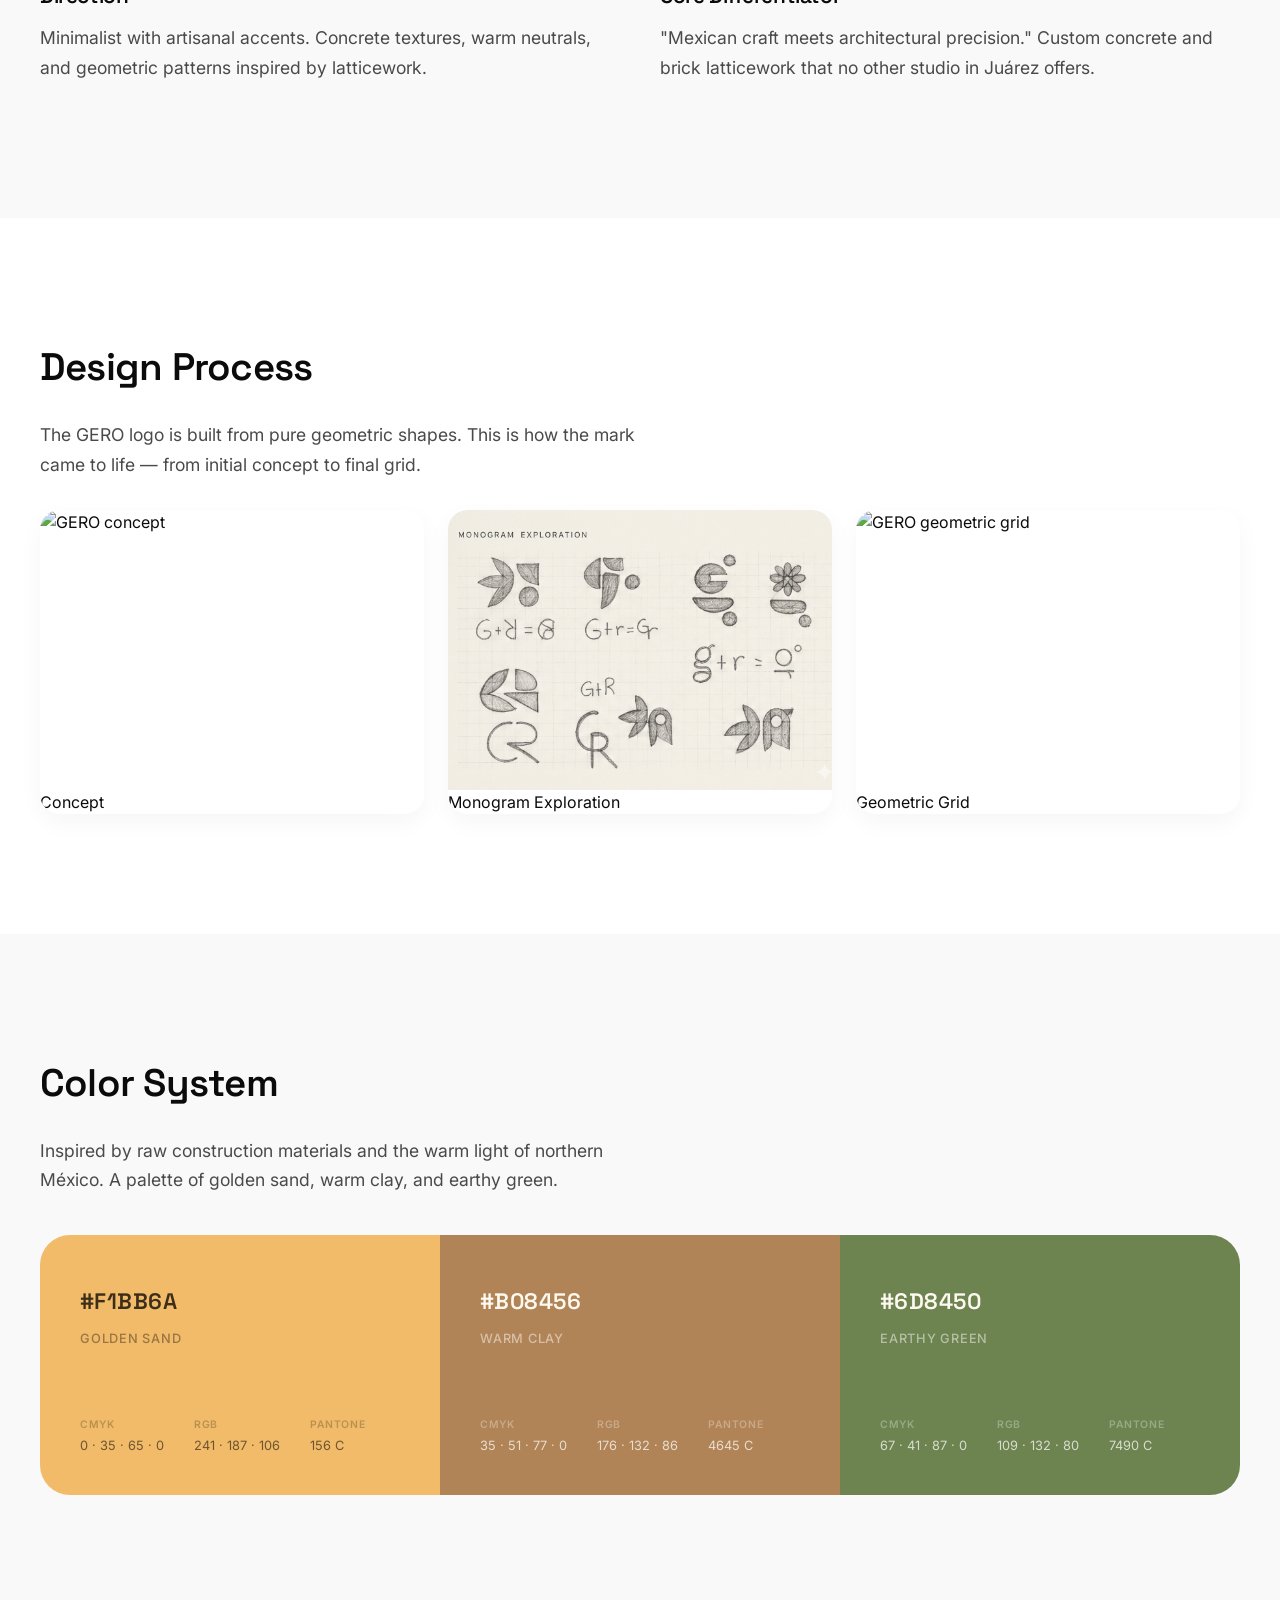
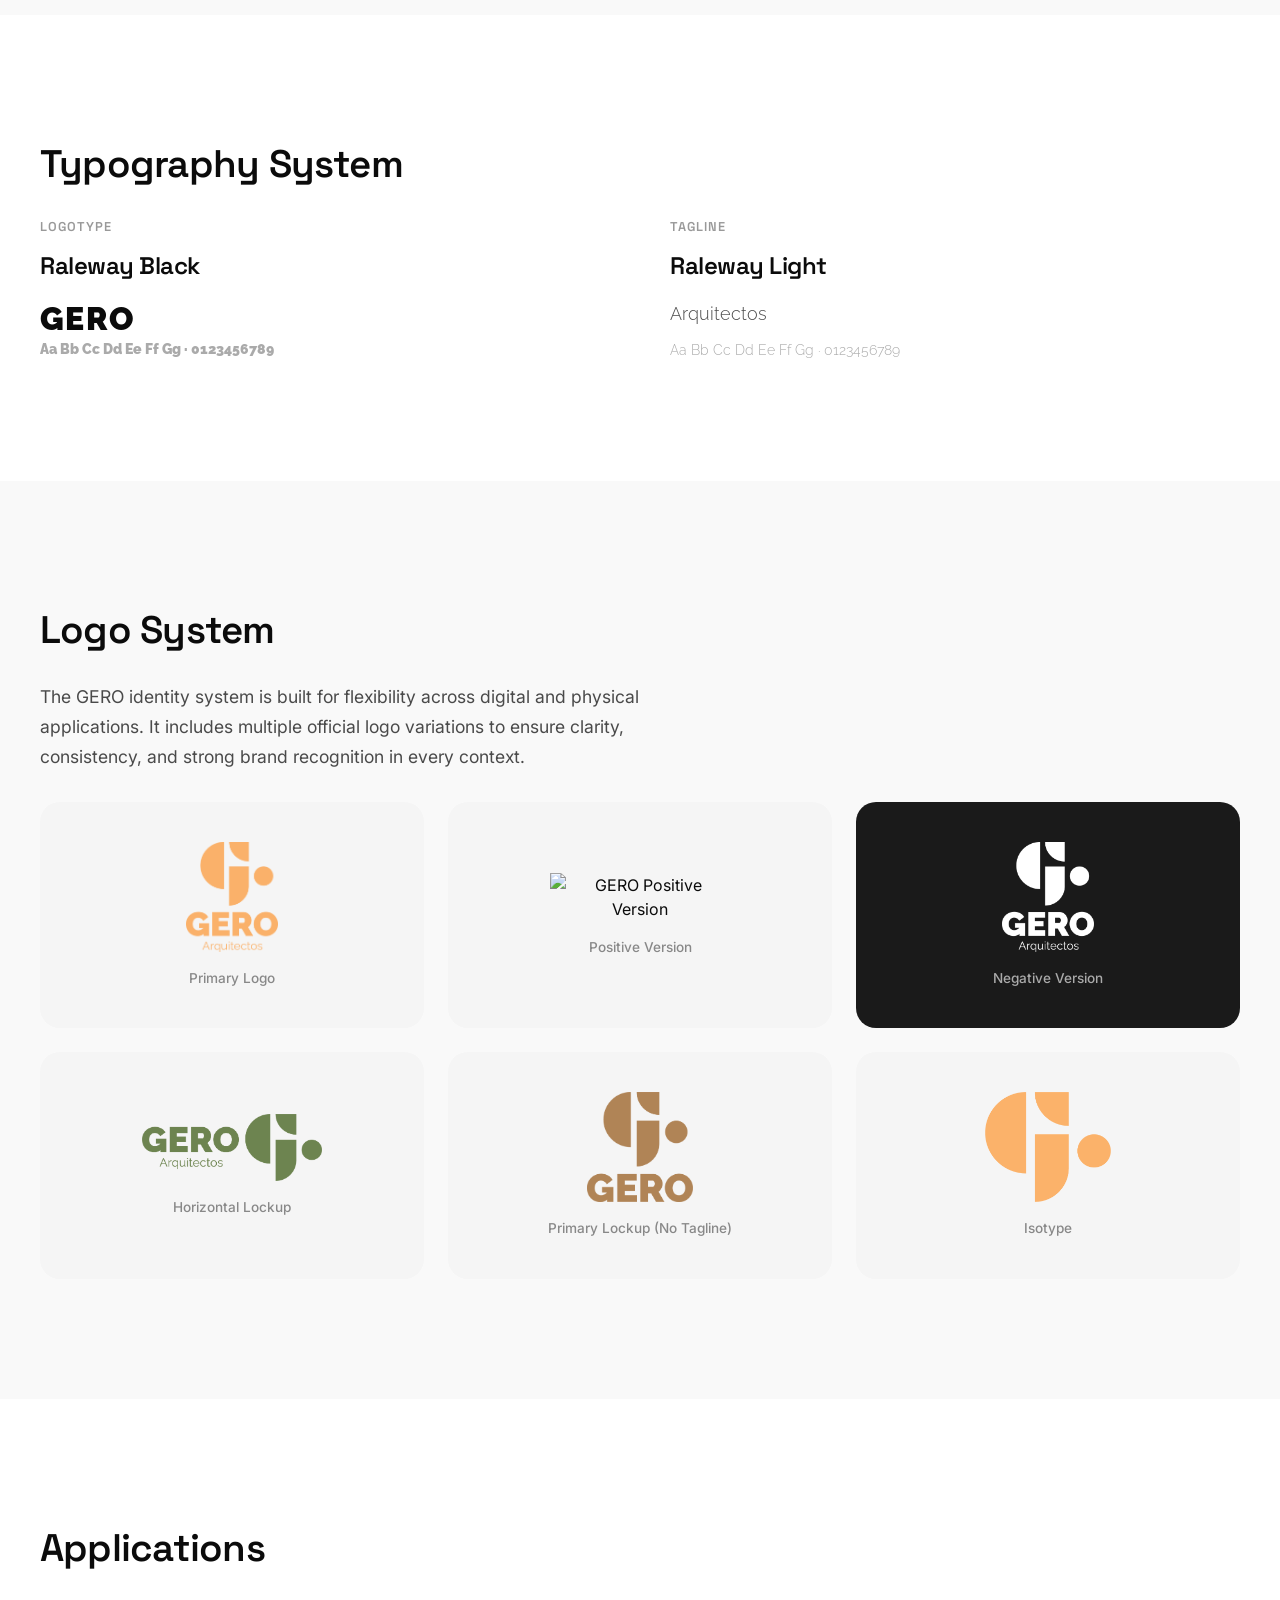
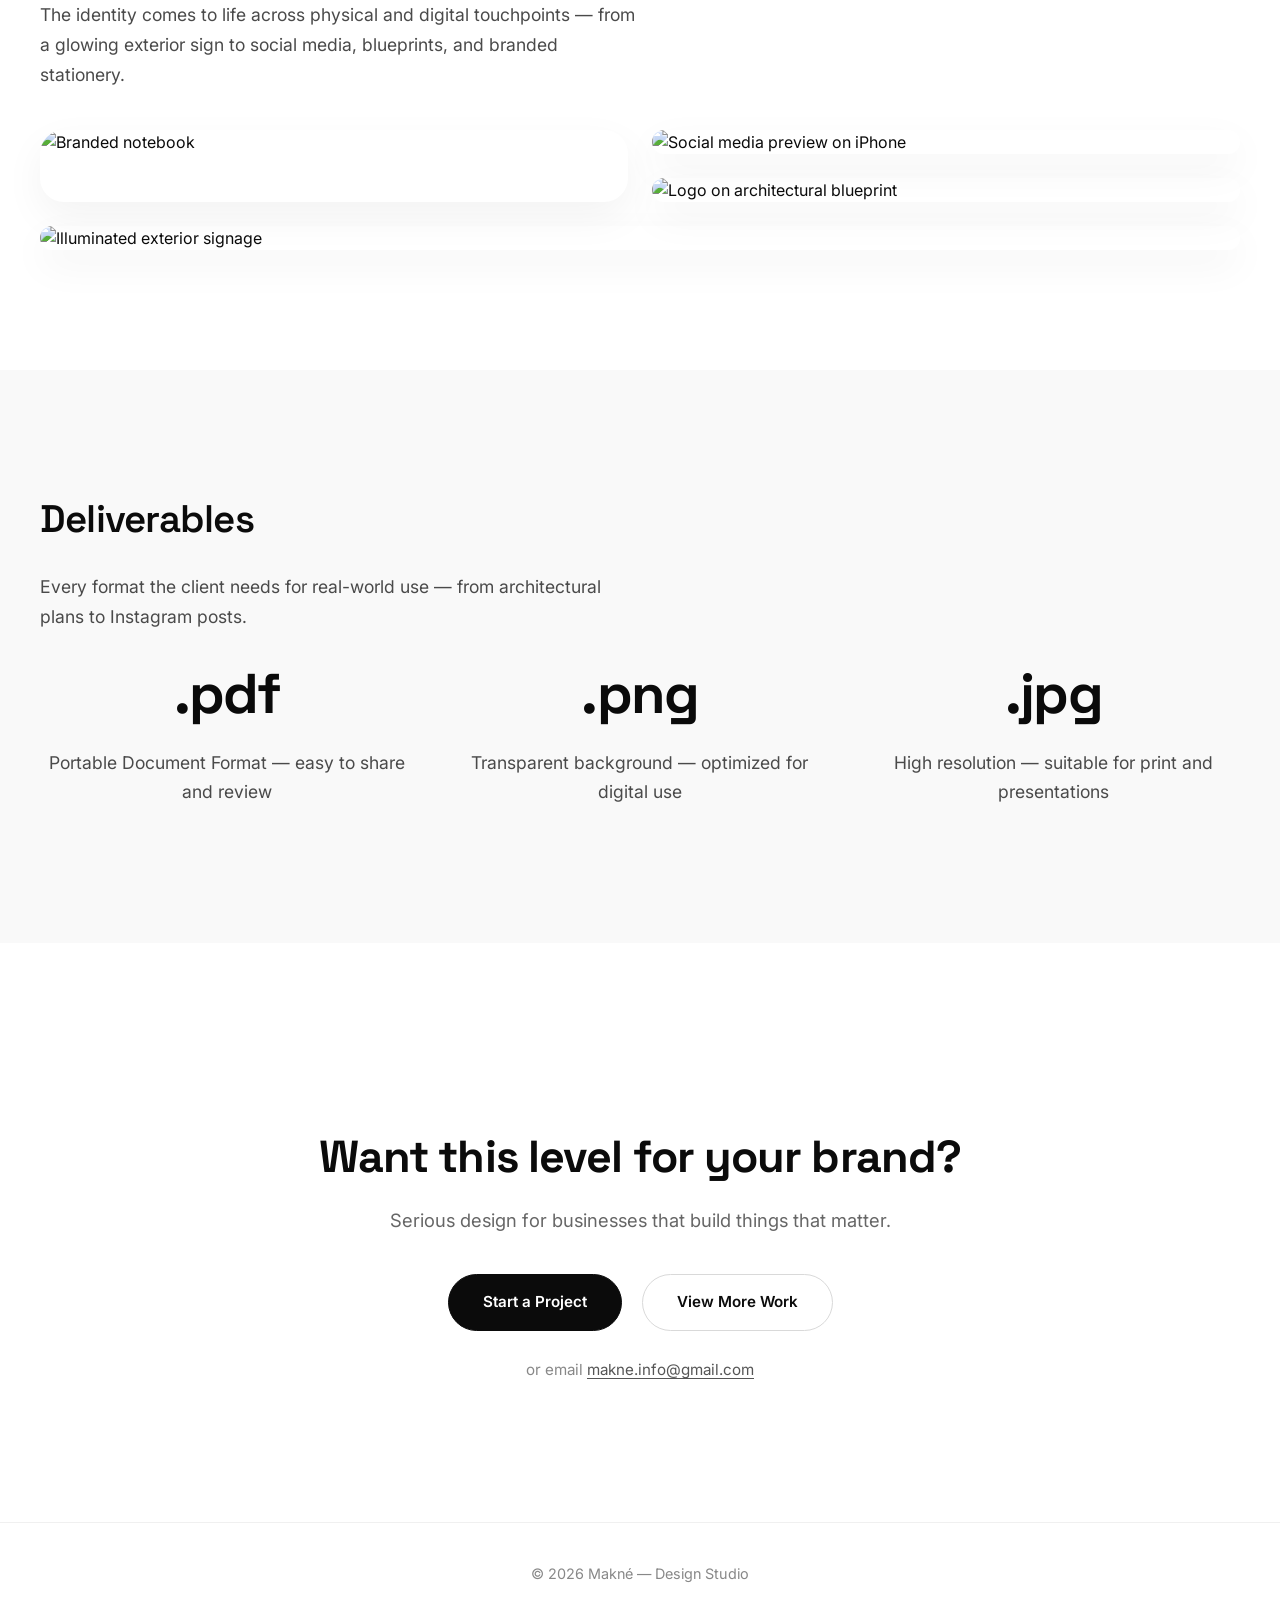
==== commit b71edae6: "Actualizar case-study-gero.html" ====
--- a/case-study-gero.html
+++ b/case-study-gero.html
@@ -39,8 +39,8 @@
   <section class="cs-hero">
     <div class="cs-hero-image">
       <img
-        src="https://images.unsplash.com/photo-1503387762-592deb58ef4e?w=1400&auto=format&fit=crop&q=90"
-        alt="Concrete lattice architectural detail"
+        src="img/gerologo.png"
+        alt="GERO Arquitectos hero image"
         class="cs-hero-img"
       >
     </div>
@@ -120,16 +120,16 @@
       <p class="cs-body cs-max-600">The GERO logo is built from pure geometric shapes. This is how the mark came to life — from initial concept to final grid.</p>
       <div class="cs-detail-grid">
         <div class="cs-detail-item">
-          <img src="img/gero-concept.png" alt="GERO concept sketch">
-          <span class="cs-logo-card-label" style="margin-top: 12px;">Concept</span>
+          <img src="img/gero-concept.jpg" alt="GERO concept">
+          <span class="cs-process-label">Concept</span>
         </div>
         <div class="cs-detail-item">
-          <img src="img/gero-sketch.png" alt="GERO sketch">
-          <span class="cs-logo-card-label" style="margin-top: 12px;">Sketch</span>
+          <img src="img/gero-exploration.png" alt="GERO monogram exploration">
+          <span class="cs-process-label">Monogram Exploration</span>
         </div>
         <div class="cs-detail-item">
           <img src="img/gero-grid.png" alt="GERO geometric grid">
-          <span class="cs-logo-card-label" style="margin-top: 12px;">Grid</span>
+          <span class="cs-process-label">Geometric Grid</span>
         </div>
       </div>
     </div>
--- a/css/case-study.css
+++ b/css/case-study.css
@@ -127,7 +127,7 @@
   font-weight: 600;
   letter-spacing: 0.1em;
   text-transform: uppercase;
-  color: #777;
+  color: #ffffff;
   display: block;
   margin-bottom: 16px;
 }
@@ -373,7 +373,7 @@
 }
 
 /* ==========================================
-   6. LOGO GRID — UNIFICADO
+   6. LOGO GRID 
    ========================================== */
 .cs-logo-grid {
   display: grid;
@@ -502,7 +502,7 @@
 }
 
 /* ==========================================
-   8. DETAIL SHOTS
+   8. DESIGN PROCESS
    ========================================== */
 .cs-detail-grid {
   display: grid;
@@ -512,11 +512,14 @@
 }
 
 .cs-detail-item {
+  display: flex;
+  flex-direction: column;
   border-radius: 20px;
   overflow: hidden;
   box-shadow: 0 8px 25px rgba(0,0,0,0.04);
   transition: all 0.4s ease;
   cursor: pointer;
+  background: #fff;
 }
 
 .cs-detail-item:hover {
@@ -534,6 +537,17 @@
 
 .cs-detail-item:hover img {
   transform: scale(1.06);
+}
+
+/* Label debajo de la imagen, alineado a la izquierda */
+.cs-detail-item .cs-logo-card-label {
+  display: block;
+  text-align: left;
+  padding: 14px 16px;
+  font-size: 0.85rem;
+  color: #888;
+  font-weight: 500;
+  background: #fff;
 }
 
 /* ==========================================
@@ -772,4 +786,4 @@
     max-width: 140px;
     max-height: 90px;
   }
-}
+}
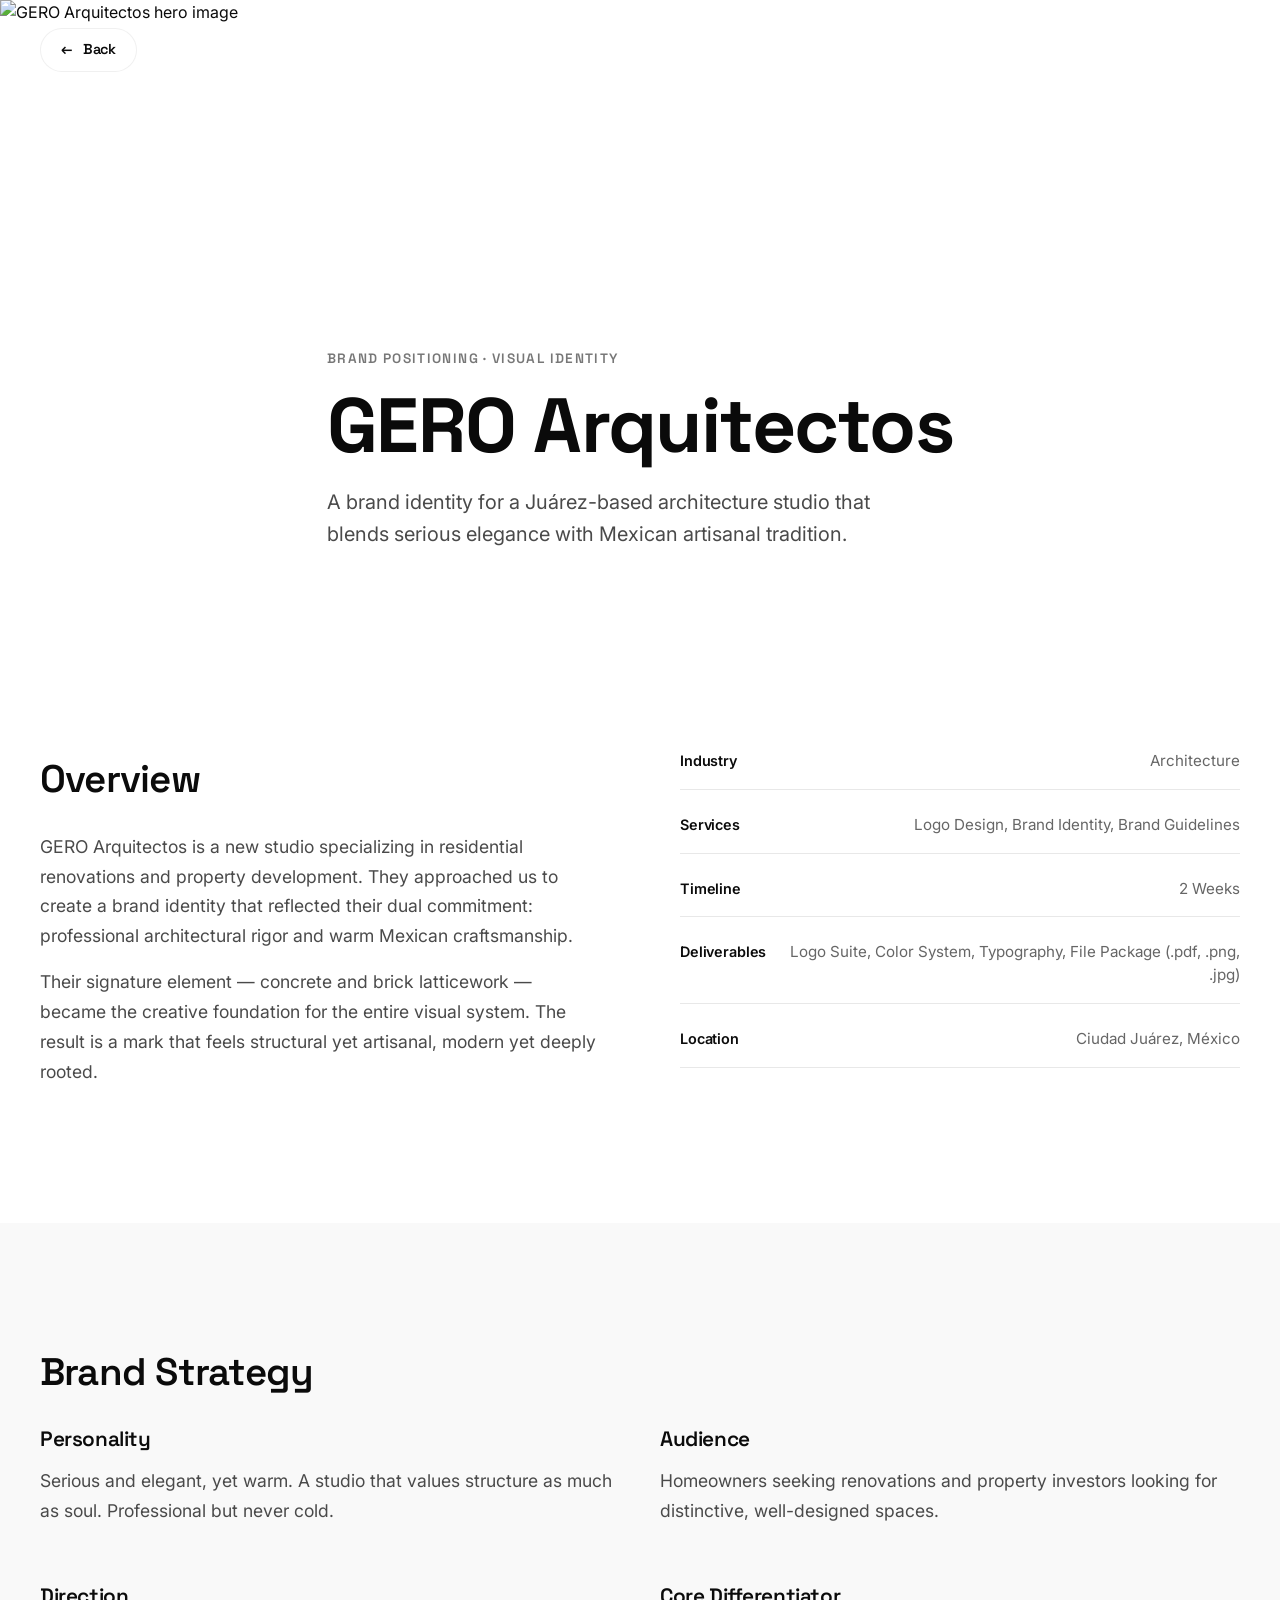
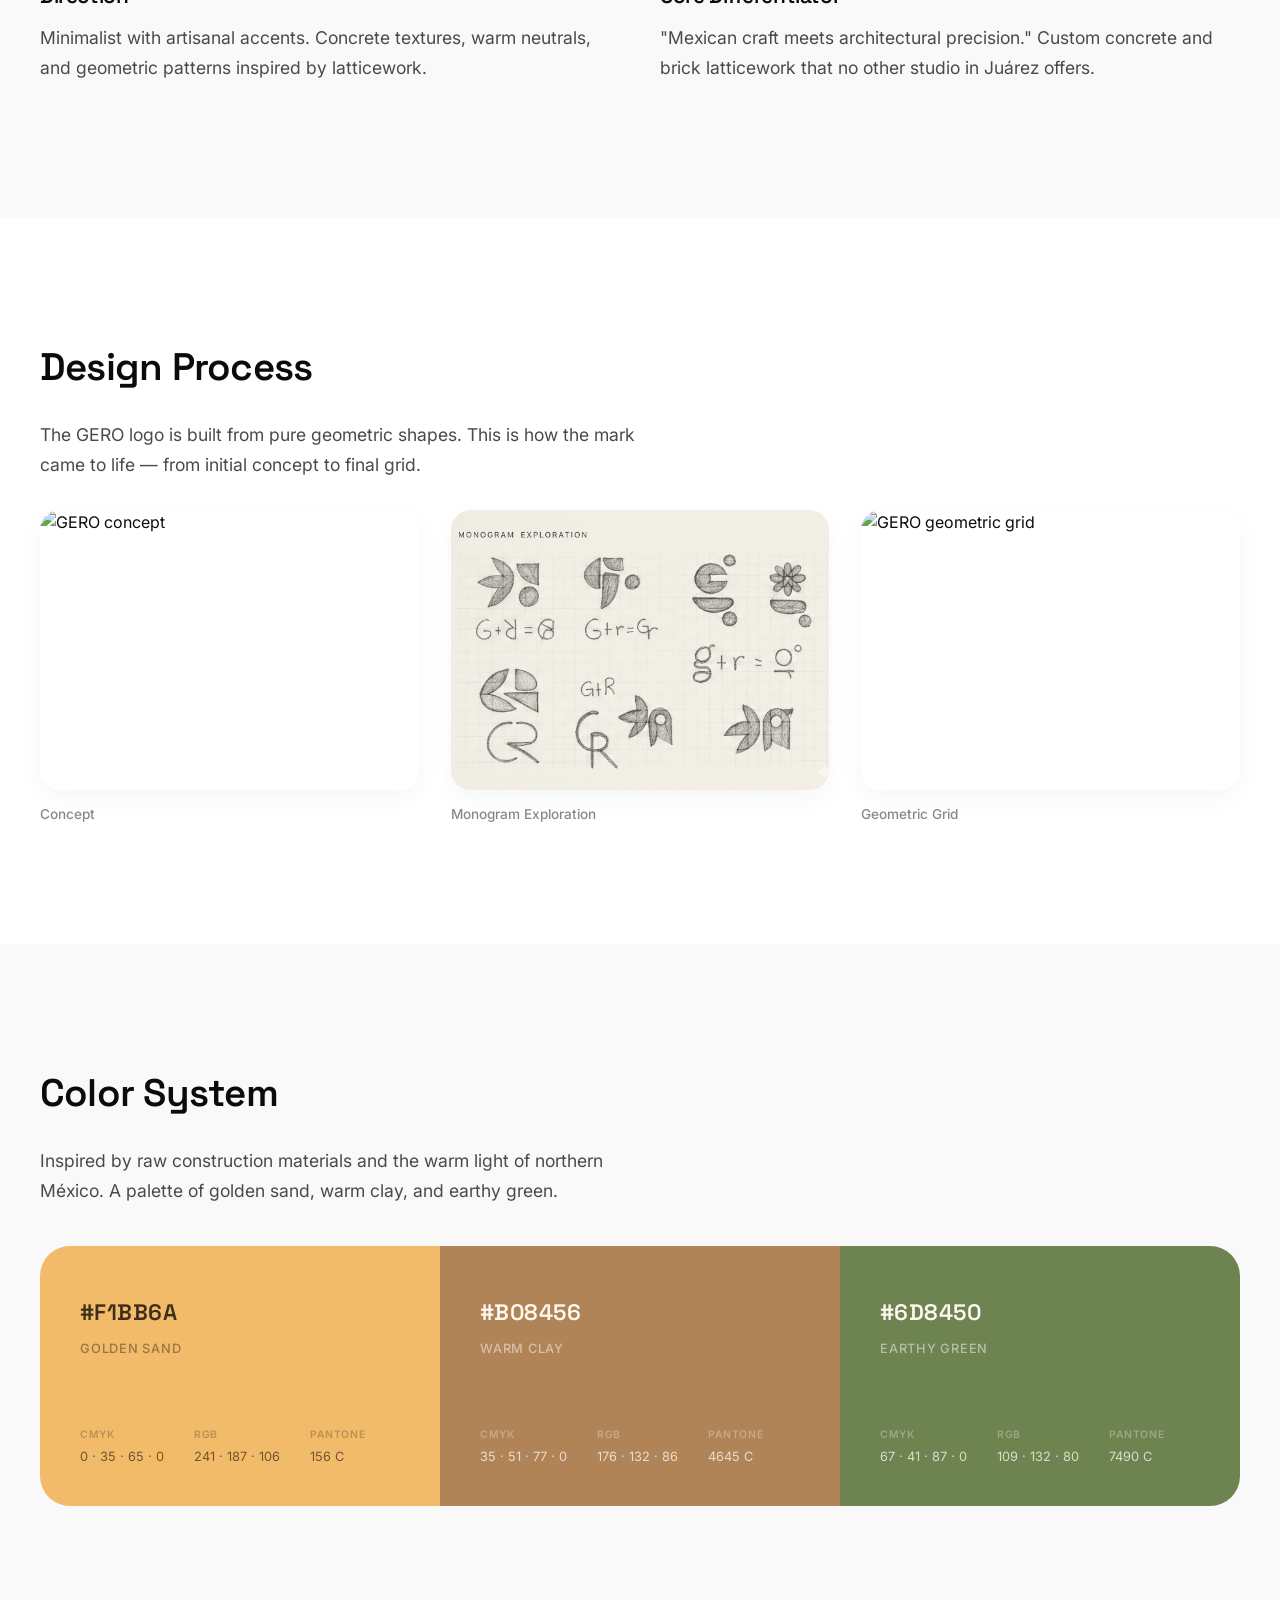
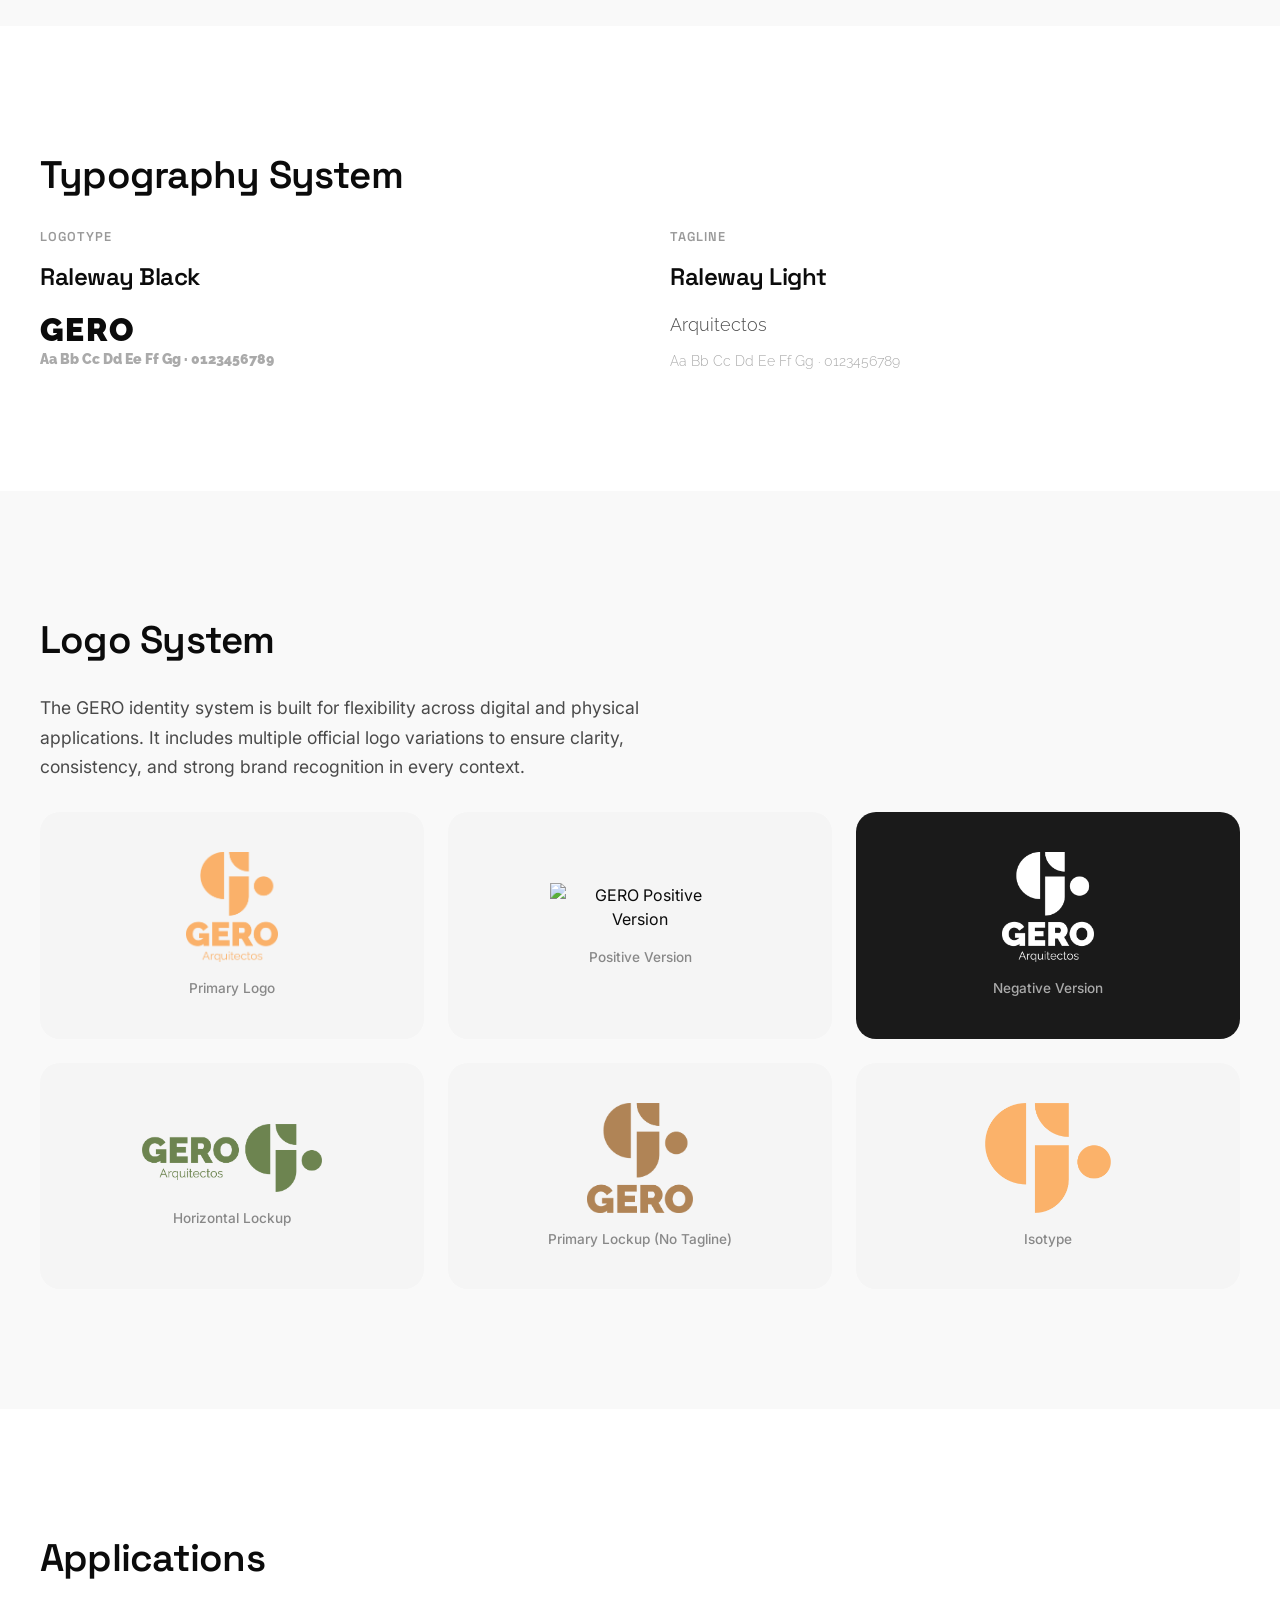
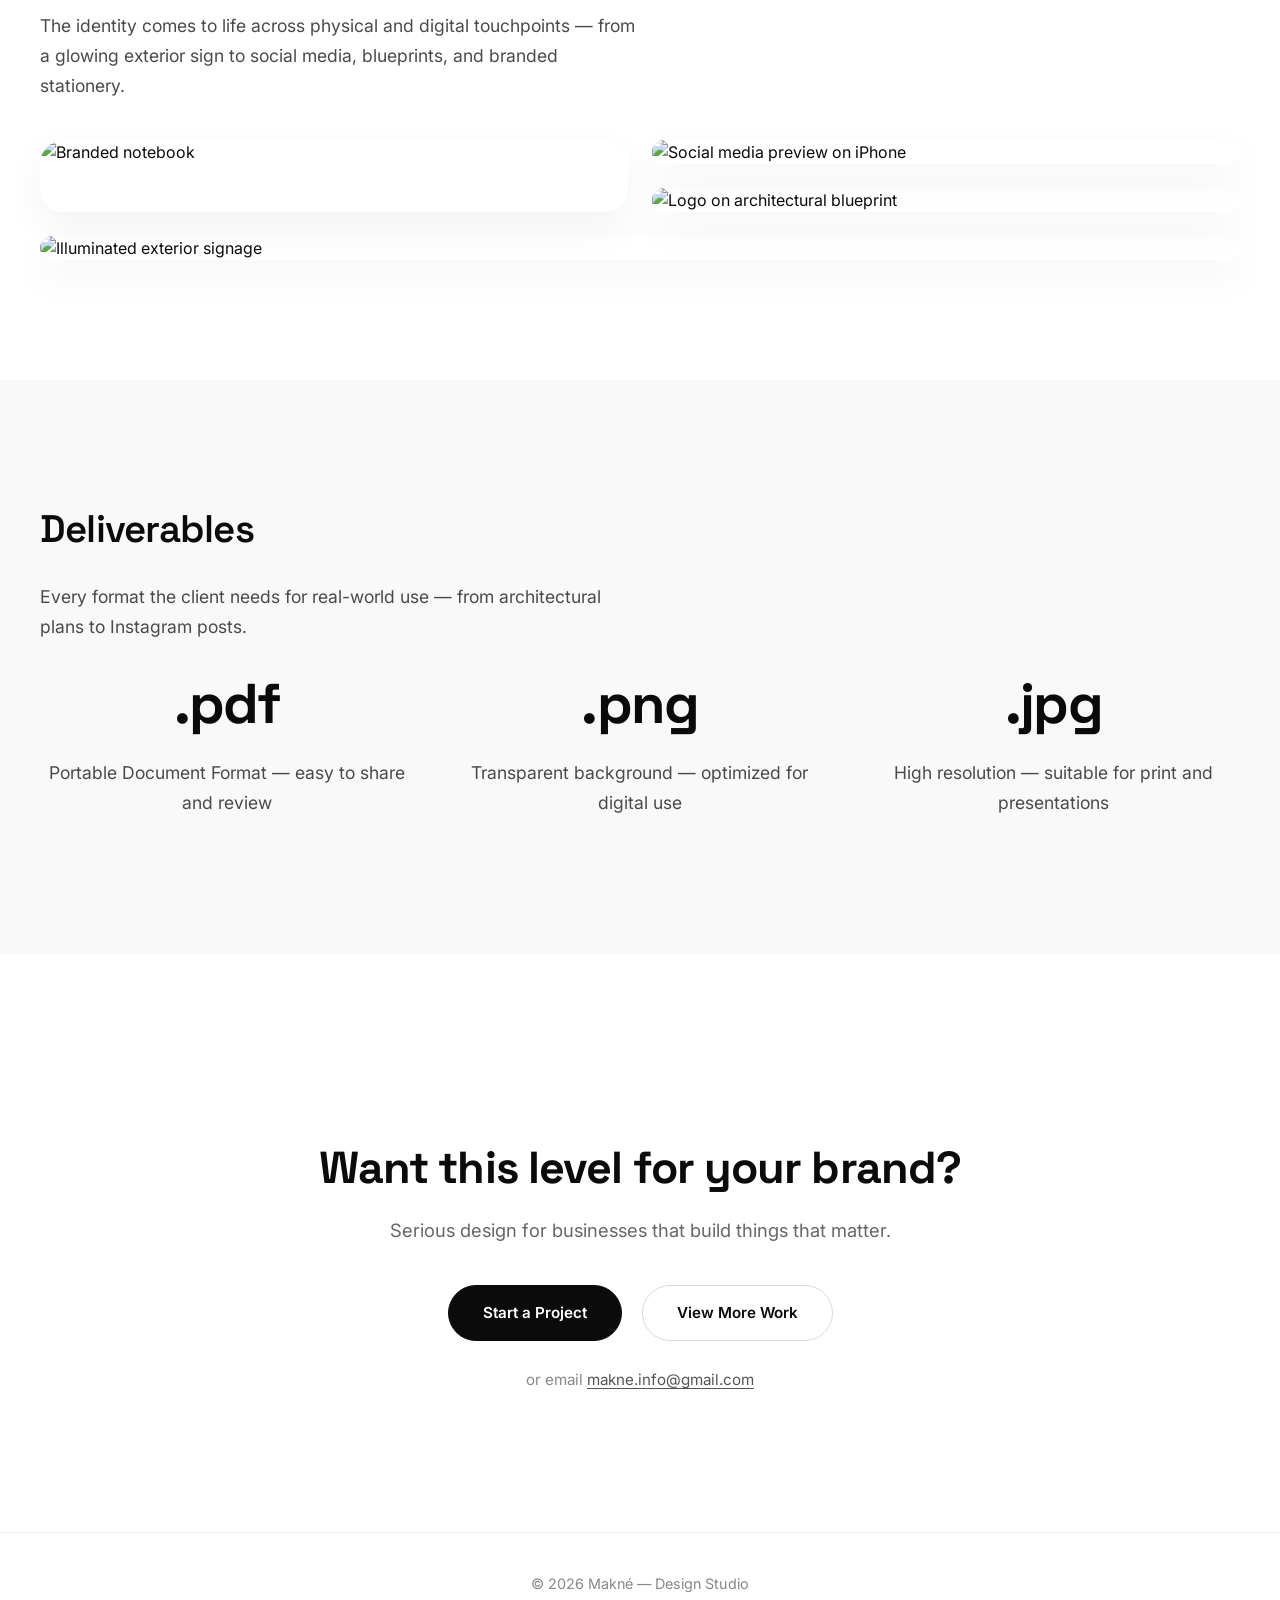
==== commit b8a86fa5: "Actualizar case-study-gero.html" ====
--- a/case-study-gero.html
+++ b/case-study-gero.html
@@ -114,26 +114,34 @@
   </section>
 
   <!-- ========== 4. DESIGN PROCESS ========== -->
-  <section class="cs-section">
-    <div class="container reveal-fade">
-      <h2 class="cs-section-title">Design Process</h2>
-      <p class="cs-body cs-max-600">The GERO logo is built from pure geometric shapes. This is how the mark came to life — from initial concept to final grid.</p>
-      <div class="cs-detail-grid">
-        <div class="cs-detail-item">
-          <img src="img/gero-concept.jpg" alt="GERO concept">
-          <span class="cs-process-label">Concept</span>
-        </div>
-        <div class="cs-detail-item">
-          <img src="img/gero-exploration.png" alt="GERO monogram exploration">
-          <span class="cs-process-label">Monogram Exploration</span>
-        </div>
-        <div class="cs-detail-item">
-          <img src="img/gero-grid.png" alt="GERO geometric grid">
-          <span class="cs-process-label">Geometric Grid</span>
-        </div>
-      </div>
-    </div>
-  </section>
+<section class="cs-section">
+  <div class="container reveal-fade">
+    <h2 class="cs-section-title">Design Process</h2>
+    <p class="cs-body cs-max-600">The GERO logo is built from pure geometric shapes. This is how the mark came to life — from initial concept to final grid.</p>
+    
+    <div style="display: grid; grid-template-columns: repeat(3, 1fr); gap: 32px; margin-top: 30px;">
+      
+      <!-- Item 1 -->
+      <div>
+        <img src="img/gero-concept.jpg" alt="GERO concept" style="width: 100%; height: 280px; object-fit: cover; display: block; border-radius: 20px; box-shadow: 0 8px 25px rgba(0,0,0,0.04);">
+        <p style="text-align: left; padding-top: 14px; font-size: 0.85rem; color: #888; font-weight: 500; margin: 0;">Concept</p>
+      </div>
+
+      <!-- Item 2 -->
+      <div>
+        <img src="img/gero-exploration.png" alt="GERO monogram exploration" style="width: 100%; height: 280px; object-fit: cover; display: block; border-radius: 20px; box-shadow: 0 8px 25px rgba(0,0,0,0.04);">
+        <p style="text-align: left; padding-top: 14px; font-size: 0.85rem; color: #888; font-weight: 500; margin: 0;">Monogram Exploration</p>
+      </div>
+
+      <!-- Item 3 -->
+      <div>
+        <img src="img/gero-grid.png" alt="GERO geometric grid" style="width: 100%; height: 280px; object-fit: cover; display: block; border-radius: 20px; box-shadow: 0 8px 25px rgba(0,0,0,0.04);">
+        <p style="text-align: left; padding-top: 14px; font-size: 0.85rem; color: #888; font-weight: 500; margin: 0;">Geometric Grid</p>
+      </div>
+
+    </div>
+  </div>
+</section>
 
   <!-- ========== 5. COLOR SYSTEM ========== -->
   <section class="cs-section cs-bg-light">
--- a/css/case-study.css
+++ b/css/case-study.css
@@ -127,7 +127,7 @@
   font-weight: 600;
   letter-spacing: 0.1em;
   text-transform: uppercase;
-  color: #ffffff;
+  color: #777;
   display: block;
   margin-bottom: 16px;
 }
@@ -242,7 +242,6 @@
   margin-bottom: auto;
 }
 
-/* HEX */
 .color-hex {
   font-family: "Space Grotesk", sans-serif;
   font-size: 1.4rem;
@@ -252,7 +251,6 @@
   letter-spacing: 0.02em;
 }
 
-/* Nombre */
 .color-name {
   font-family: "Inter", sans-serif;
   font-size: 0.8rem;
@@ -263,7 +261,6 @@
   opacity: 0.7;
 }
 
-/* Columnas */
 .color-columns {
   display: flex;
   gap: 30px;
@@ -338,42 +335,8 @@
   color: #aaa;
 }
 
-/* GERO — Raleway demo classes */
-.gero-heading-demo {
-  font-family: 'Raleway', sans-serif;
-  font-size: 2rem;
-  font-weight: 900;
-  line-height: 1.2;
-  margin-bottom: 12px;
-  letter-spacing: 0.04em;
-  color: #0a0a0a;
-}
-
-.gero-body-demo {
-  font-family: 'Raleway', sans-serif;
-  font-size: 1.1rem;
-  font-weight: 300;
-  line-height: 1.6;
-  color: #4a4a4a;
-  margin-bottom: 12px;
-}
-
-.gero-chars-black {
-  font-family: 'Raleway', sans-serif;
-  font-size: 0.85rem;
-  font-weight: 900;
-  color: #aaa;
-}
-
-.gero-chars-light {
-  font-family: 'Raleway', sans-serif;
-  font-size: 0.85rem;
-  font-weight: 300;
-  color: #aaa;
-}
-
-/* ==========================================
-   6. LOGO GRID 
+/* ==========================================
+   6. LOGO GRID
    ========================================== */
 .cs-logo-grid {
   display: grid;
@@ -418,46 +381,6 @@
   font-weight: 500;
 }
 
-/* Placeholders para texto (si no usas imágenes) */
-.cs-logo-placeholder {
-  background: #f5f5f5;
-  border-radius: 20px;
-  padding: 40px 20px;
-  display: flex;
-  align-items: center;
-  justify-content: center;
-  min-height: 140px;
-}
-
-.cs-logo-placeholder--dark {
-  background: #1a1a1a;
-}
-
-.cs-logo-placeholder--outline {
-  background: #fff;
-  border: 1px dashed #d0d0d0;
-}
-
-.cs-logo-text {
-  font-family: 'Space Grotesk', sans-serif;
-  font-size: 1.8rem;
-  font-weight: 700;
-  letter-spacing: 0.06em;
-}
-
-.cs-logo-text--light {
-  color: #fff;
-}
-
-.cs-logo-text--small {
-  font-size: 1.2rem;
-}
-
-.cs-logo-icon {
-  font-size: 2.4rem;
-  color: #0b0b0b;
-}
-
 /* ==========================================
    7. MOCKUPS
    ========================================== */
@@ -507,24 +430,14 @@
 .cs-detail-grid {
   display: grid;
   grid-template-columns: repeat(3, 1fr);
-  gap: 24px;
+  gap: 32px;
   margin-top: 30px;
 }
 
 .cs-detail-item {
   display: flex;
   flex-direction: column;
-  border-radius: 20px;
-  overflow: hidden;
-  box-shadow: 0 8px 25px rgba(0,0,0,0.04);
-  transition: all 0.4s ease;
-  cursor: pointer;
-  background: #fff;
-}
-
-.cs-detail-item:hover {
-  transform: translateY(-6px);
-  box-shadow: 0 18px 40px rgba(0,0,0,0.08);
+  gap: 0;
 }
 
 .cs-detail-item img {
@@ -532,22 +445,23 @@
   height: 280px;
   object-fit: cover;
   display: block;
-  transition: transform 0.6s ease;
+  border-radius: 20px;
+  box-shadow: 0 8px 25px rgba(0,0,0,0.04);
+  transition: transform 0.6s ease, box-shadow 0.4s ease;
 }
 
 .cs-detail-item:hover img {
-  transform: scale(1.06);
-}
-
-/* Label debajo de la imagen, alineado a la izquierda */
-.cs-detail-item .cs-logo-card-label {
+  transform: scale(1.03);
+  box-shadow: 0 18px 40px rgba(0,0,0,0.08);
+}
+
+.cs-process-label {
   display: block;
   text-align: left;
-  padding: 14px 16px;
+  padding: 14px 4px 0 4px;
   font-size: 0.85rem;
   color: #888;
   font-weight: 500;
-  background: #fff;
 }
 
 /* ==========================================
@@ -637,7 +551,6 @@
   transform: scale(1.03);
 }
 
-/* EMAIL */
 .cs-final-cta .contact-email {
   margin-top: 28px;
   font-size: 0.95rem;
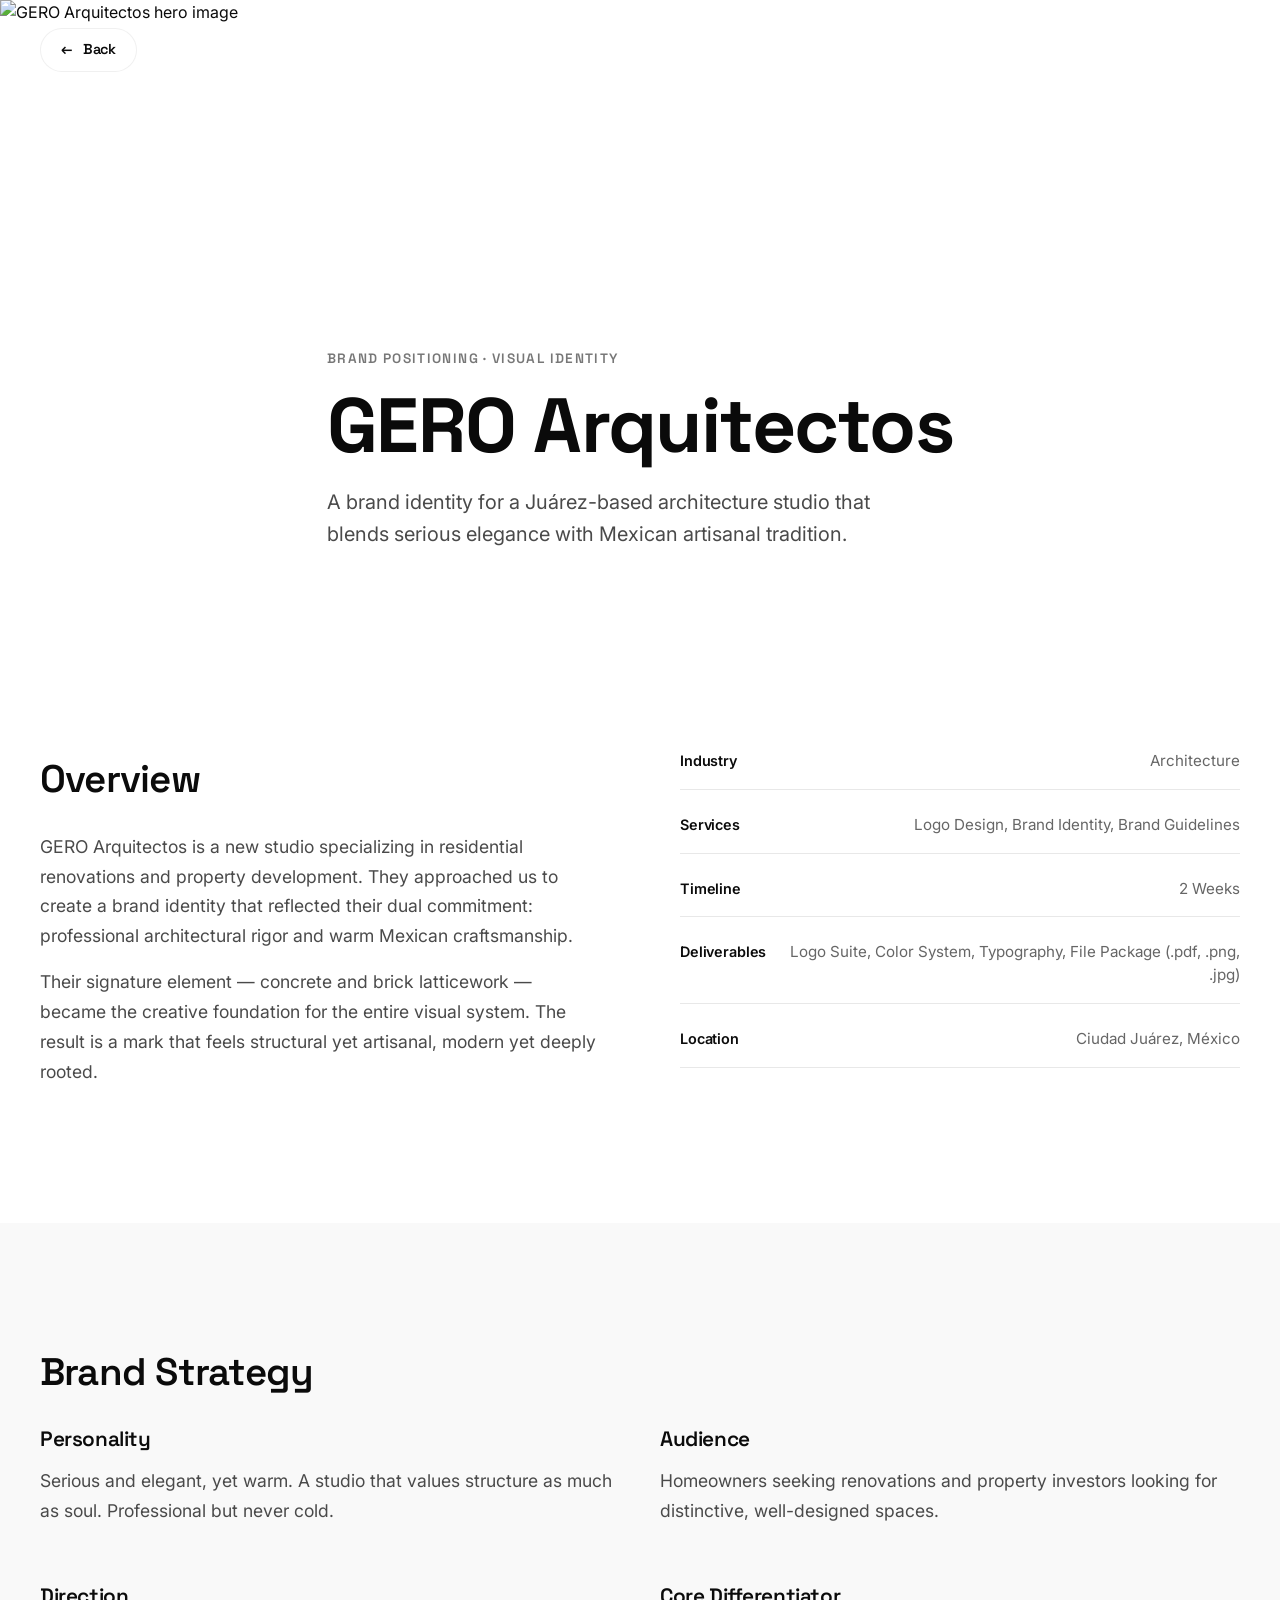
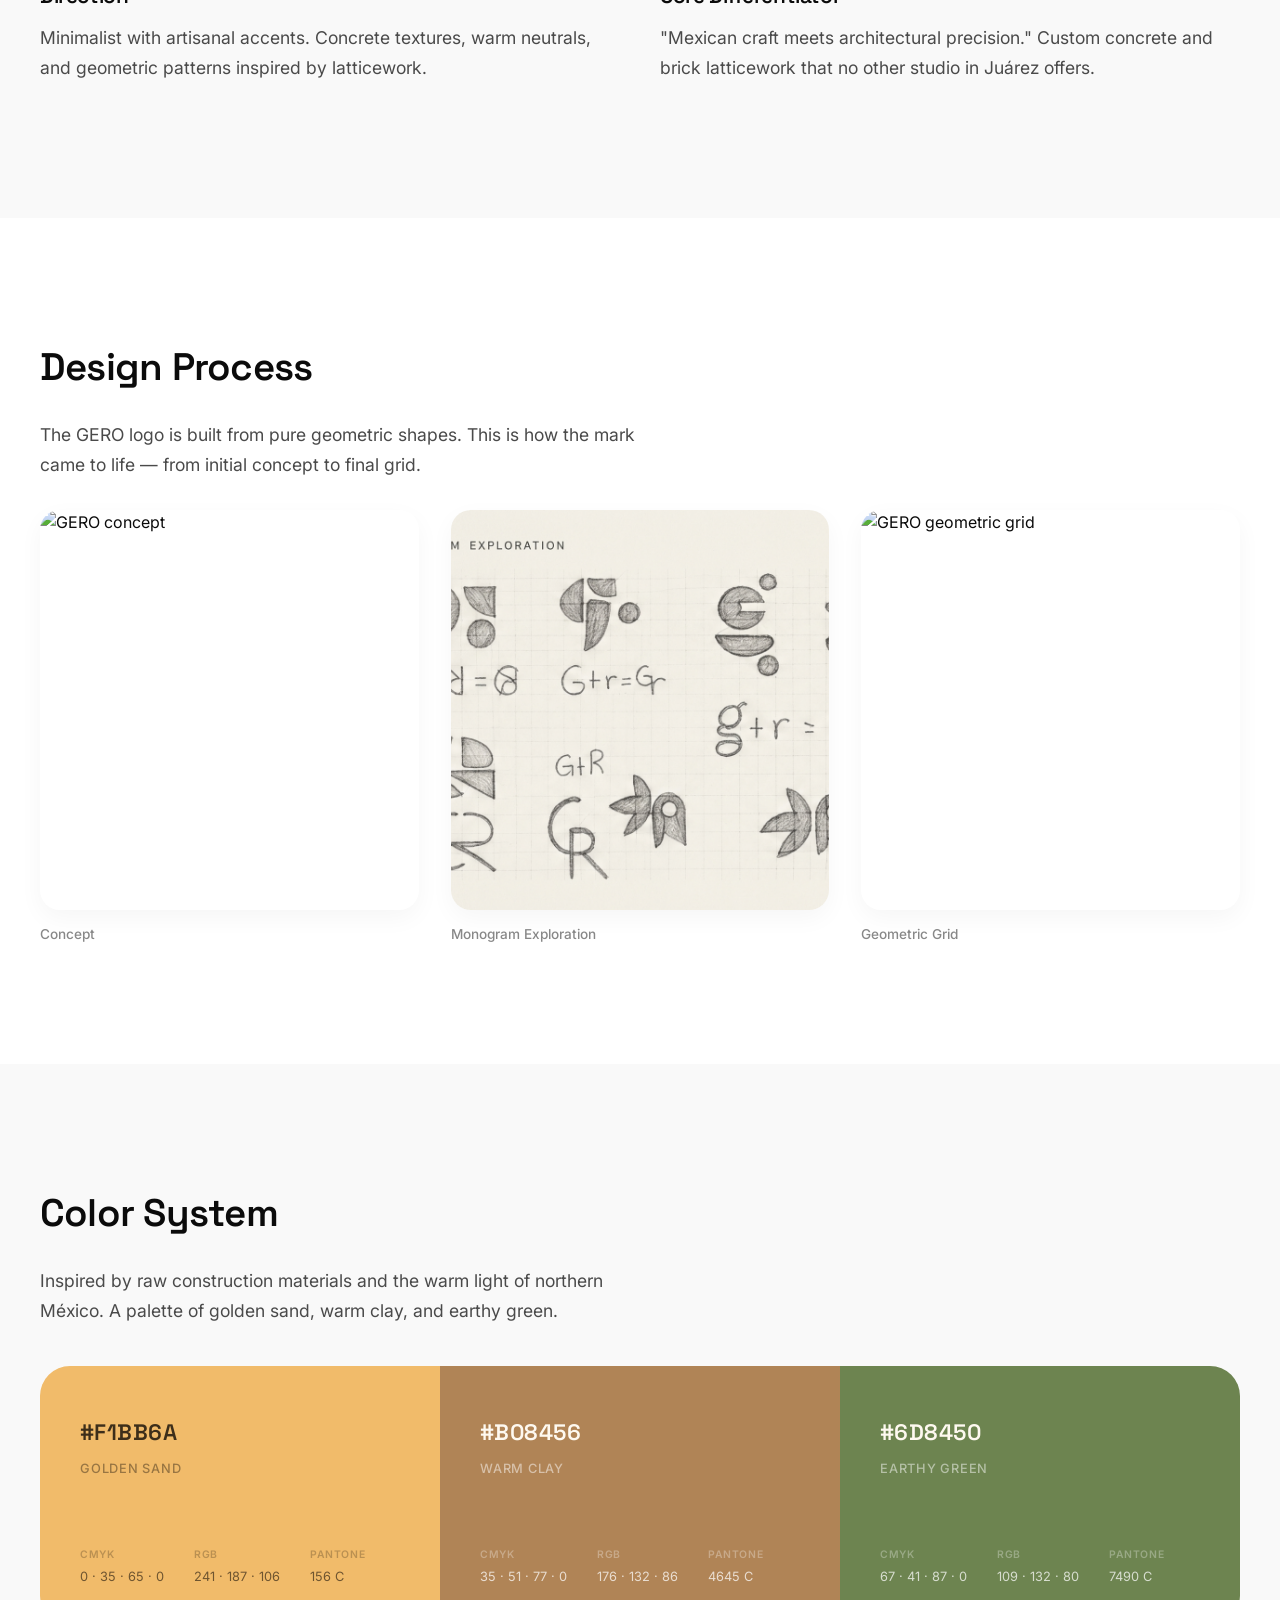
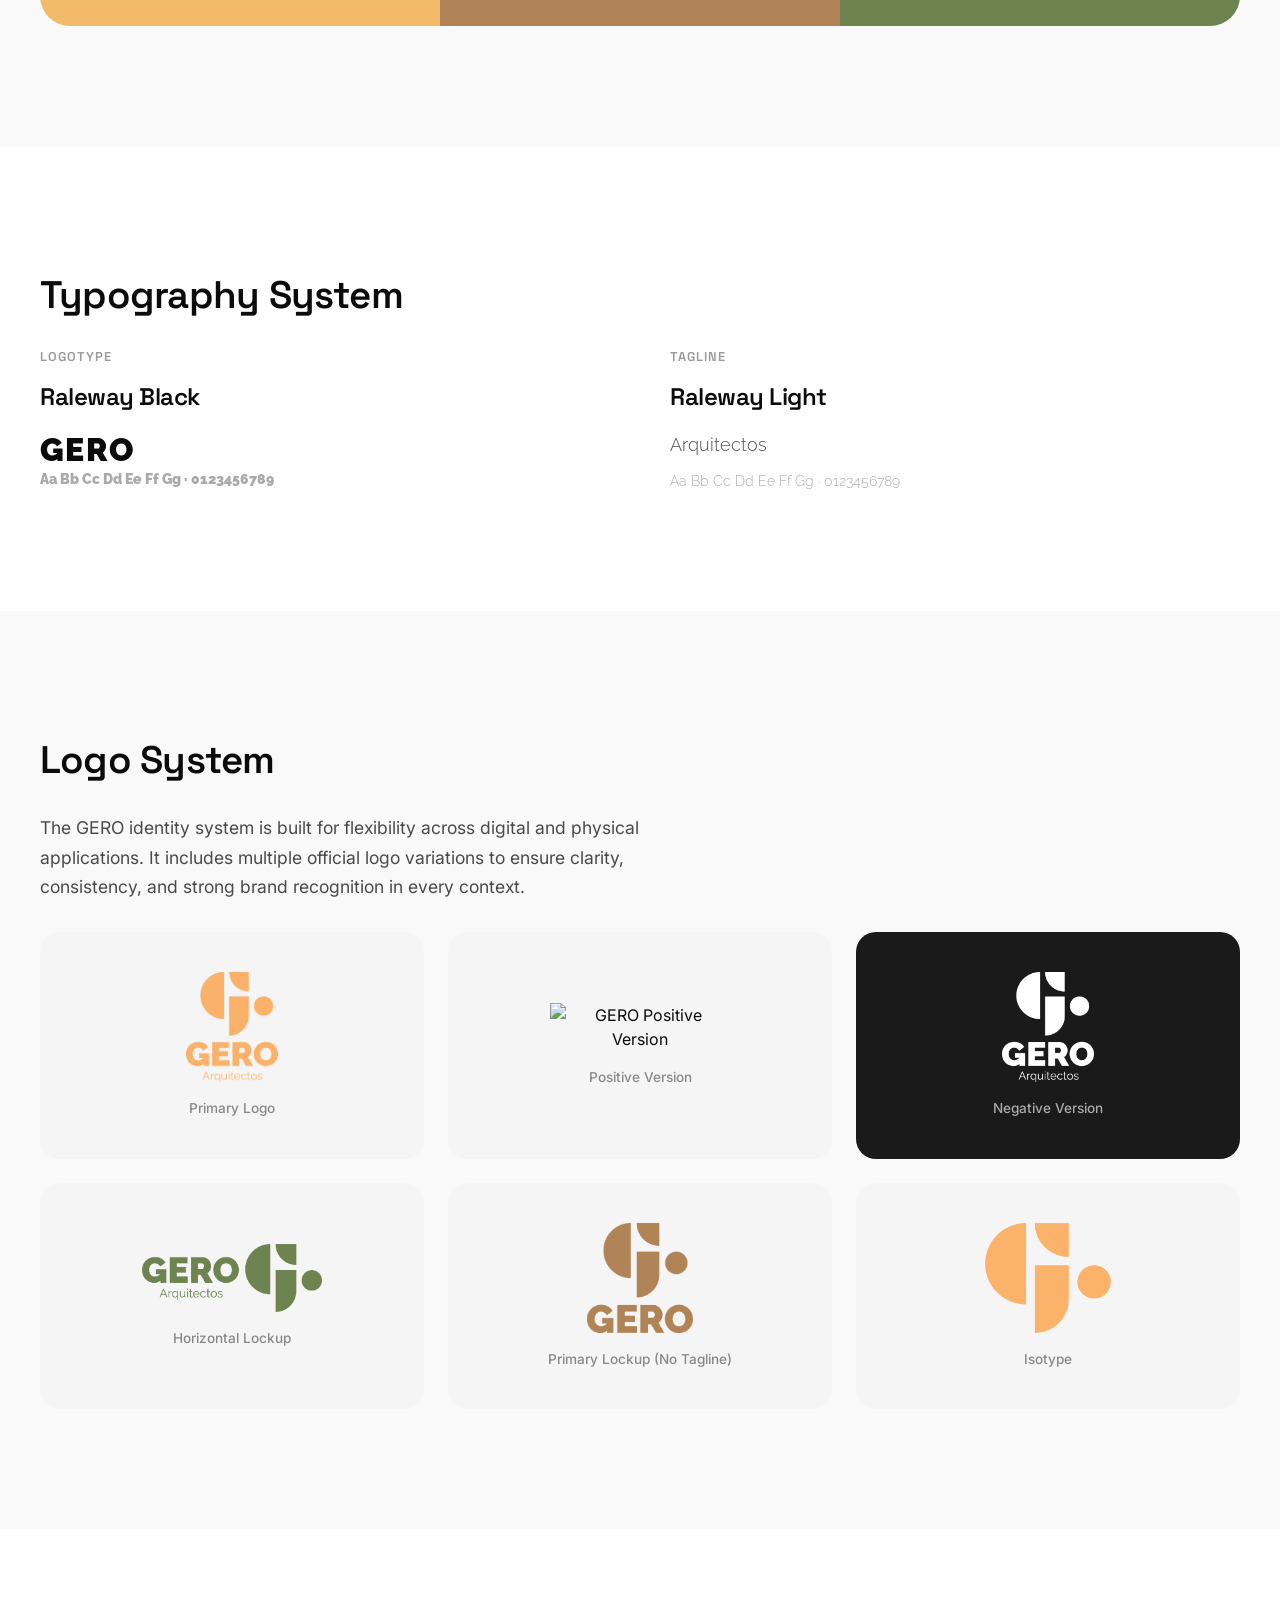
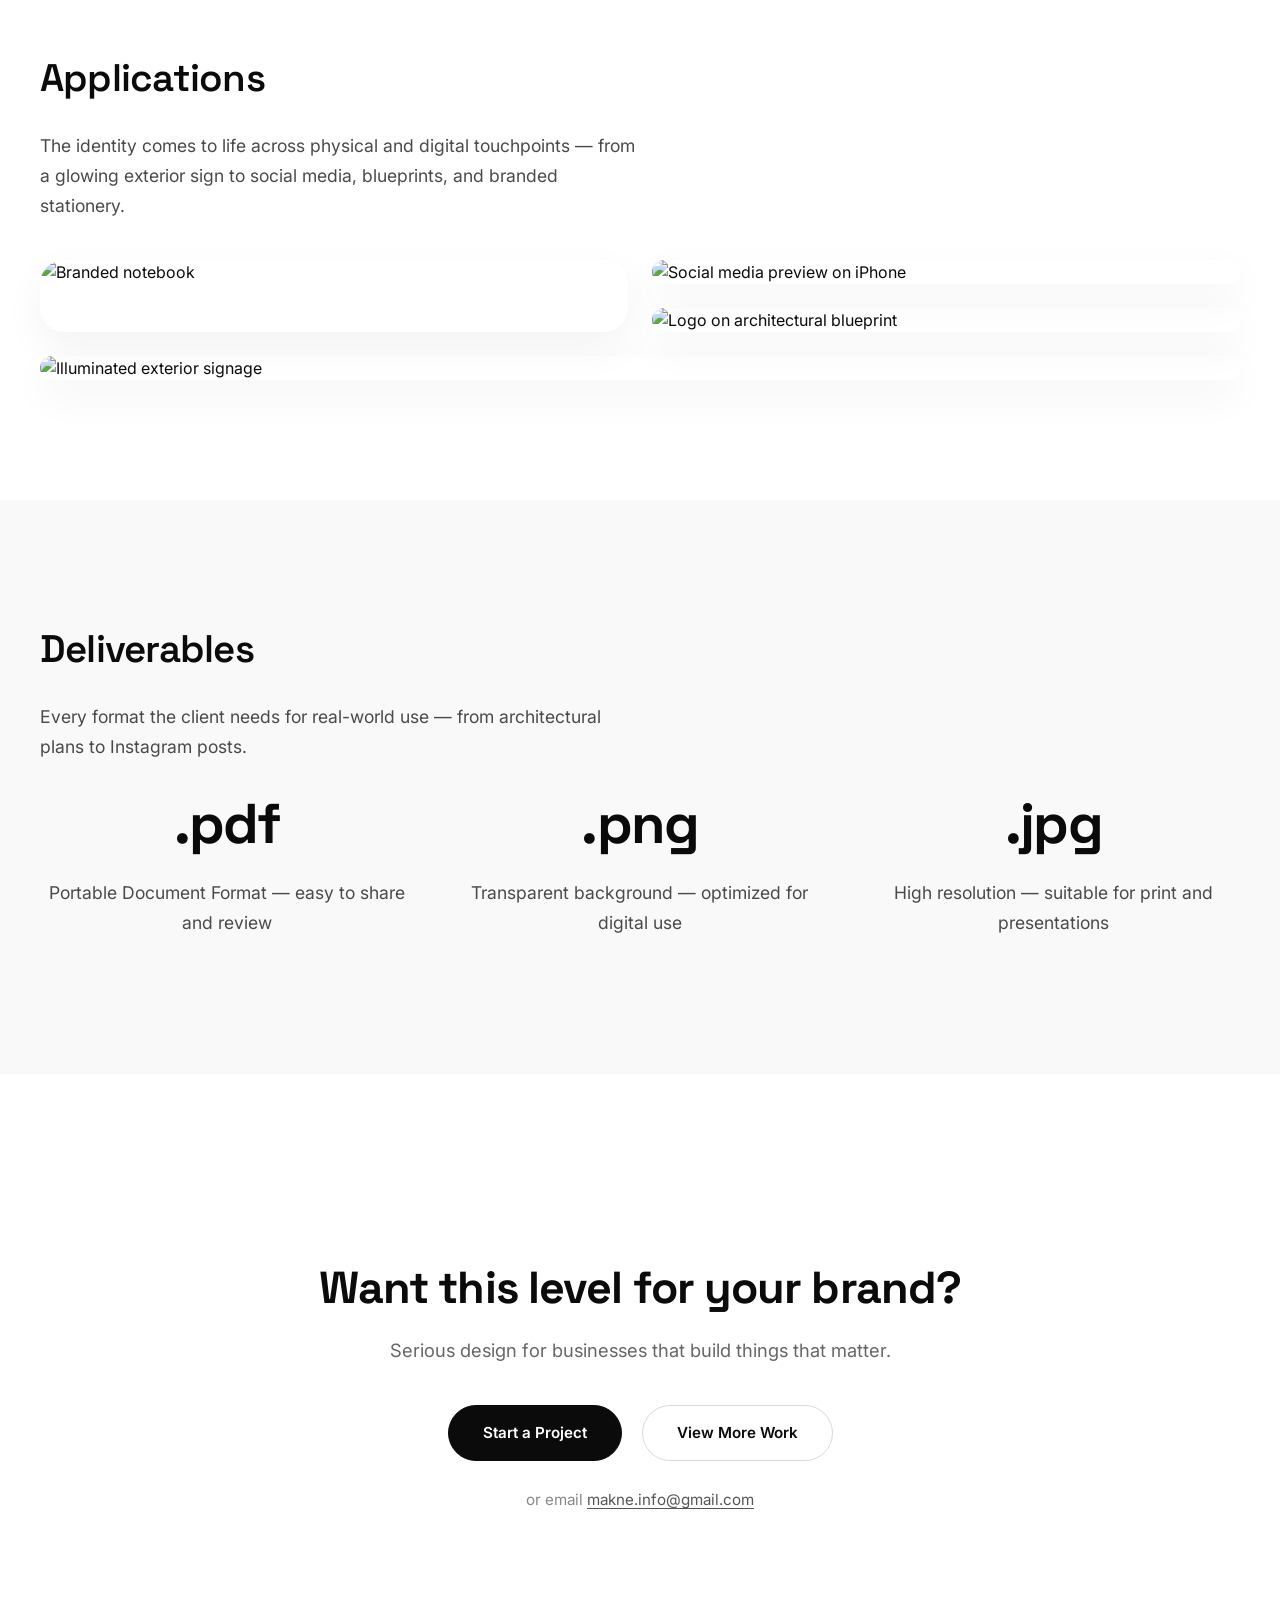
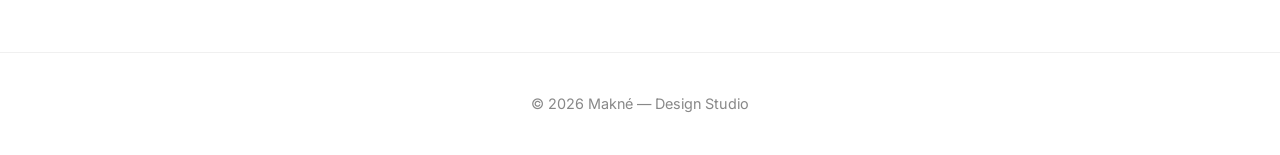
==== commit f6e09d49: "Actualizar case-study-gero.html" ====
--- a/case-study-gero.html
+++ b/case-study-gero.html
@@ -123,19 +123,19 @@
       
       <!-- Item 1 -->
       <div>
-        <img src="img/gero-concept.jpg" alt="GERO concept" style="width: 100%; height: 280px; object-fit: cover; display: block; border-radius: 20px; box-shadow: 0 8px 25px rgba(0,0,0,0.04);">
+        <img src="img/gero-concept.jpg" alt="GERO concept" style="width: 100%; height: 400px; object-fit: cover; display: block; border-radius: 20px; box-shadow: 0 8px 25px rgba(0,0,0,0.04);">
         <p style="text-align: left; padding-top: 14px; font-size: 0.85rem; color: #888; font-weight: 500; margin: 0;">Concept</p>
       </div>
 
       <!-- Item 2 -->
       <div>
-        <img src="img/gero-exploration.png" alt="GERO monogram exploration" style="width: 100%; height: 280px; object-fit: cover; display: block; border-radius: 20px; box-shadow: 0 8px 25px rgba(0,0,0,0.04);">
+        <img src="img/gero-exploration.png" alt="GERO monogram exploration" style="width: 100%; height: 400px; object-fit: cover; display: block; border-radius: 20px; box-shadow: 0 8px 25px rgba(0,0,0,0.04);">
         <p style="text-align: left; padding-top: 14px; font-size: 0.85rem; color: #888; font-weight: 500; margin: 0;">Monogram Exploration</p>
       </div>
 
       <!-- Item 3 -->
       <div>
-        <img src="img/gero-grid.png" alt="GERO geometric grid" style="width: 100%; height: 280px; object-fit: cover; display: block; border-radius: 20px; box-shadow: 0 8px 25px rgba(0,0,0,0.04);">
+        <img src="img/gero-grid.png" alt="GERO geometric grid" style="width: 100%; height: 400px; object-fit: cover; display: block; border-radius: 20px; box-shadow: 0 8px 25px rgba(0,0,0,0.04);">
         <p style="text-align: left; padding-top: 14px; font-size: 0.85rem; color: #888; font-weight: 500; margin: 0;">Geometric Grid</p>
       </div>
 
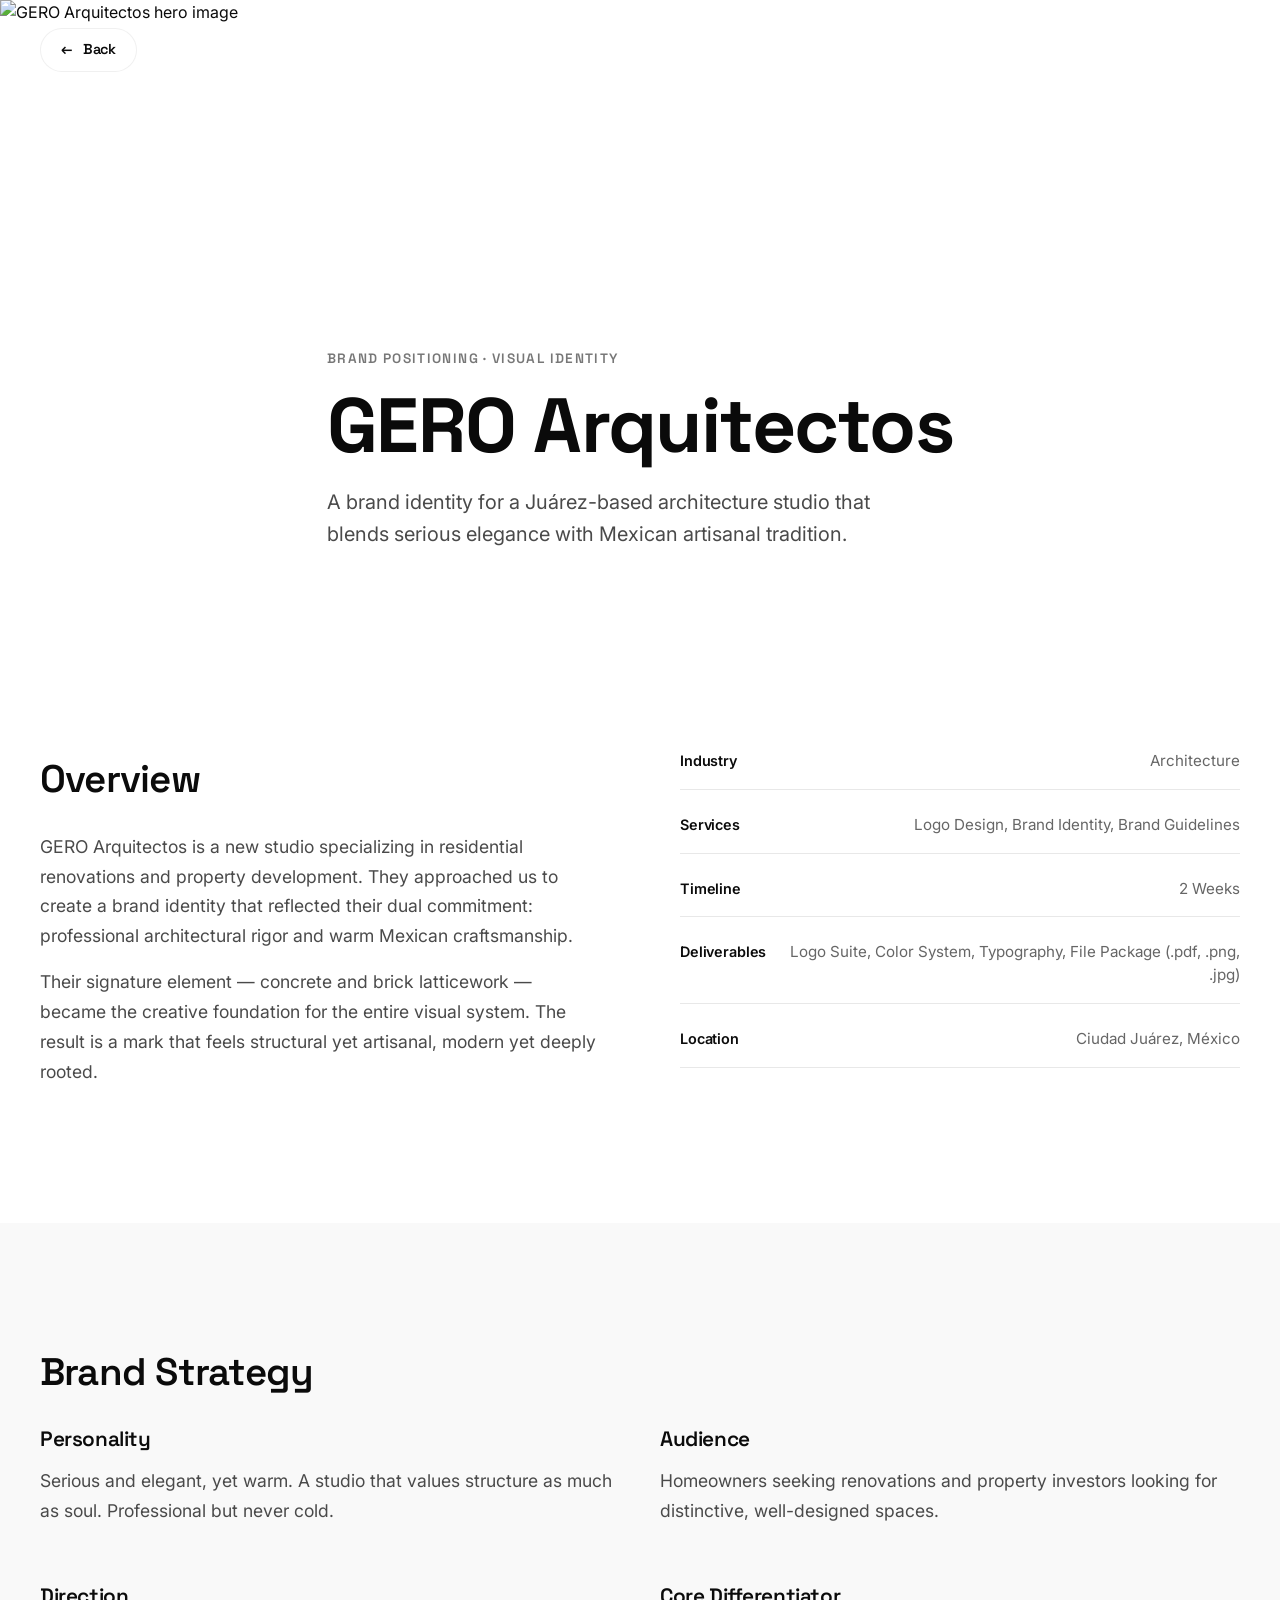
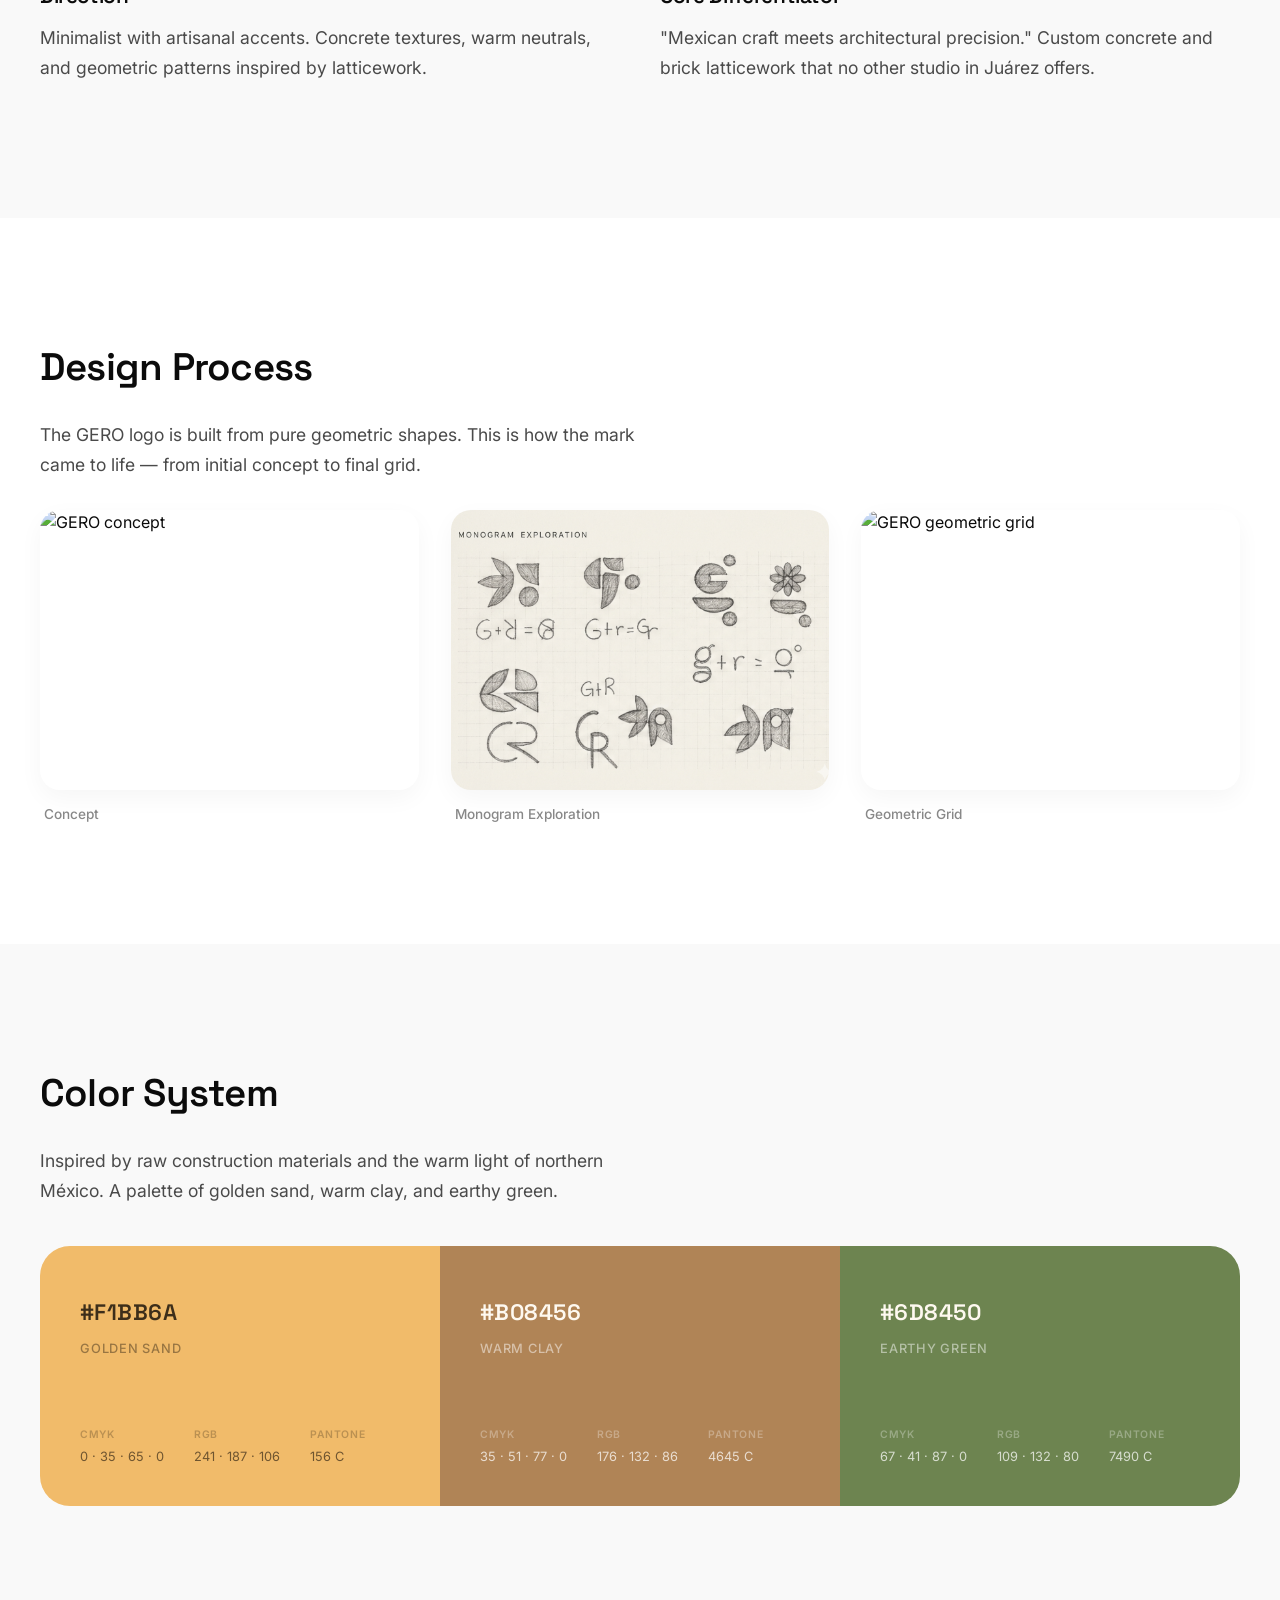
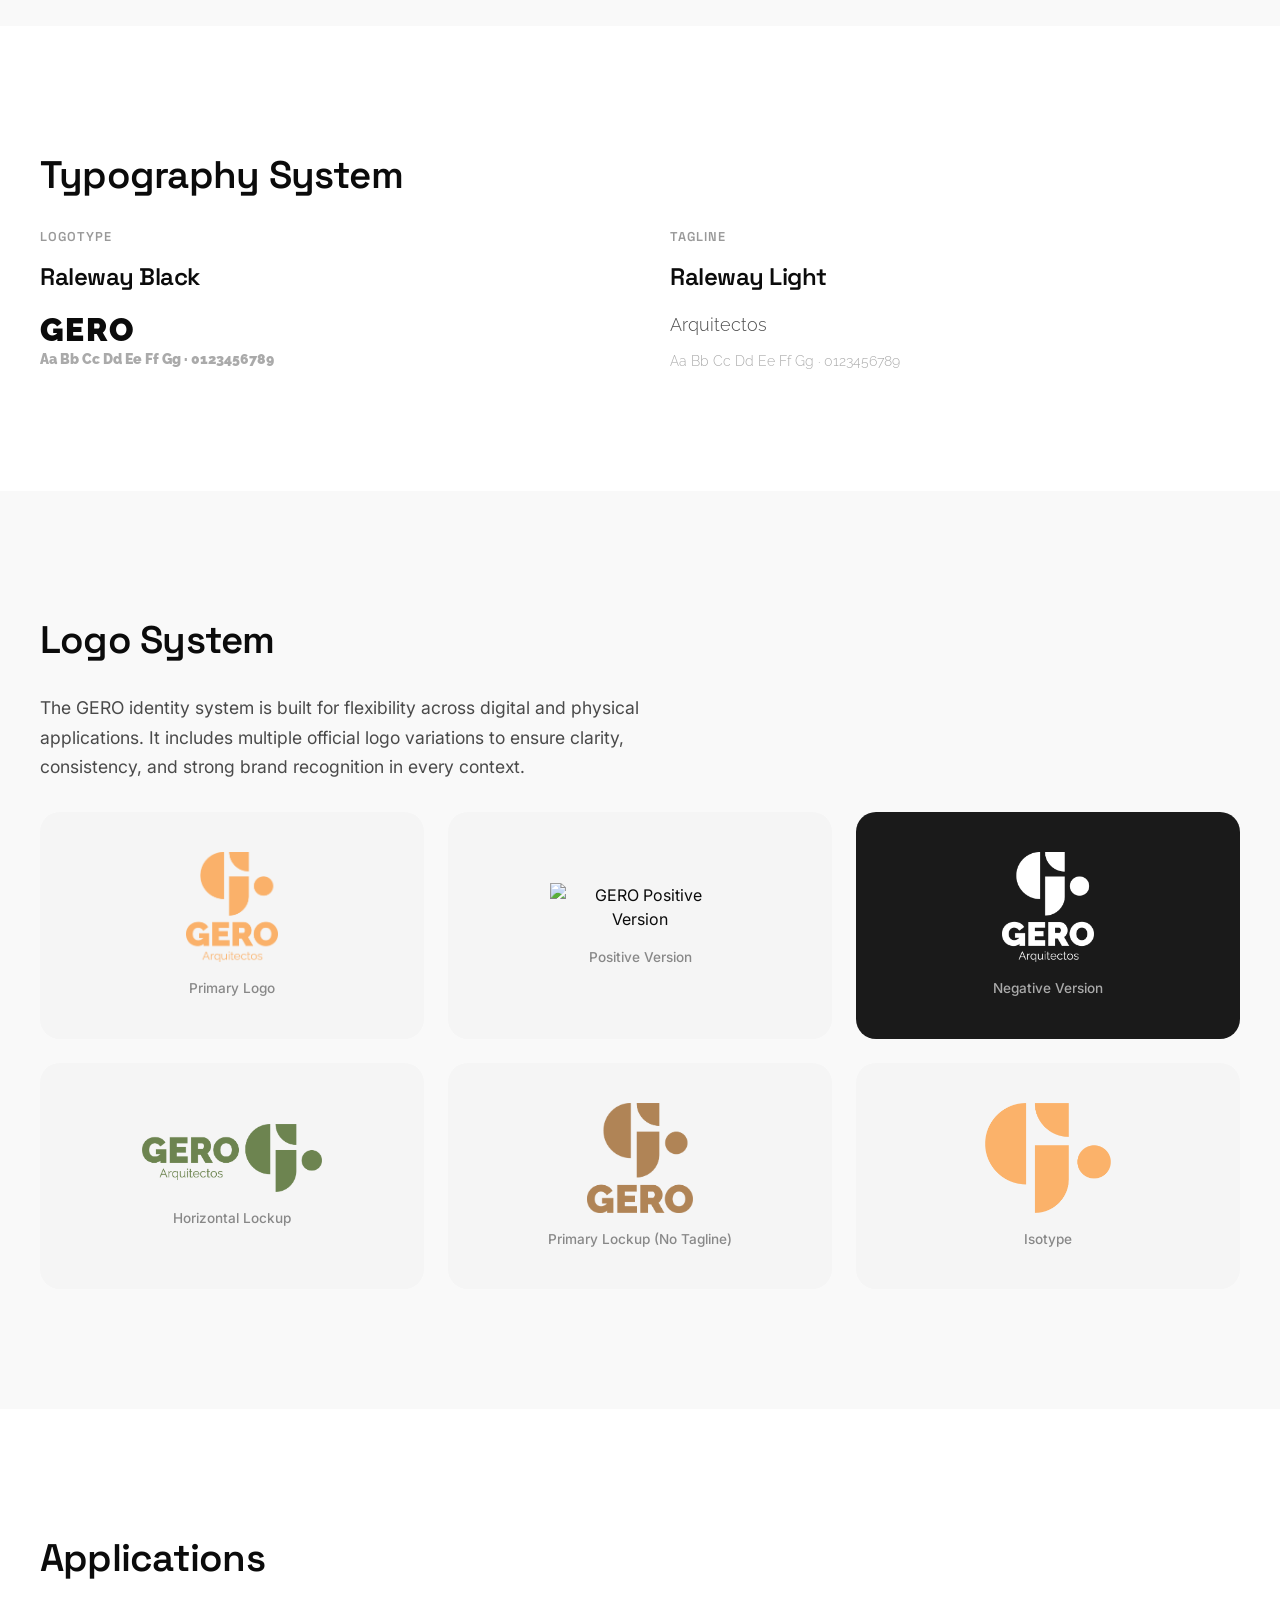
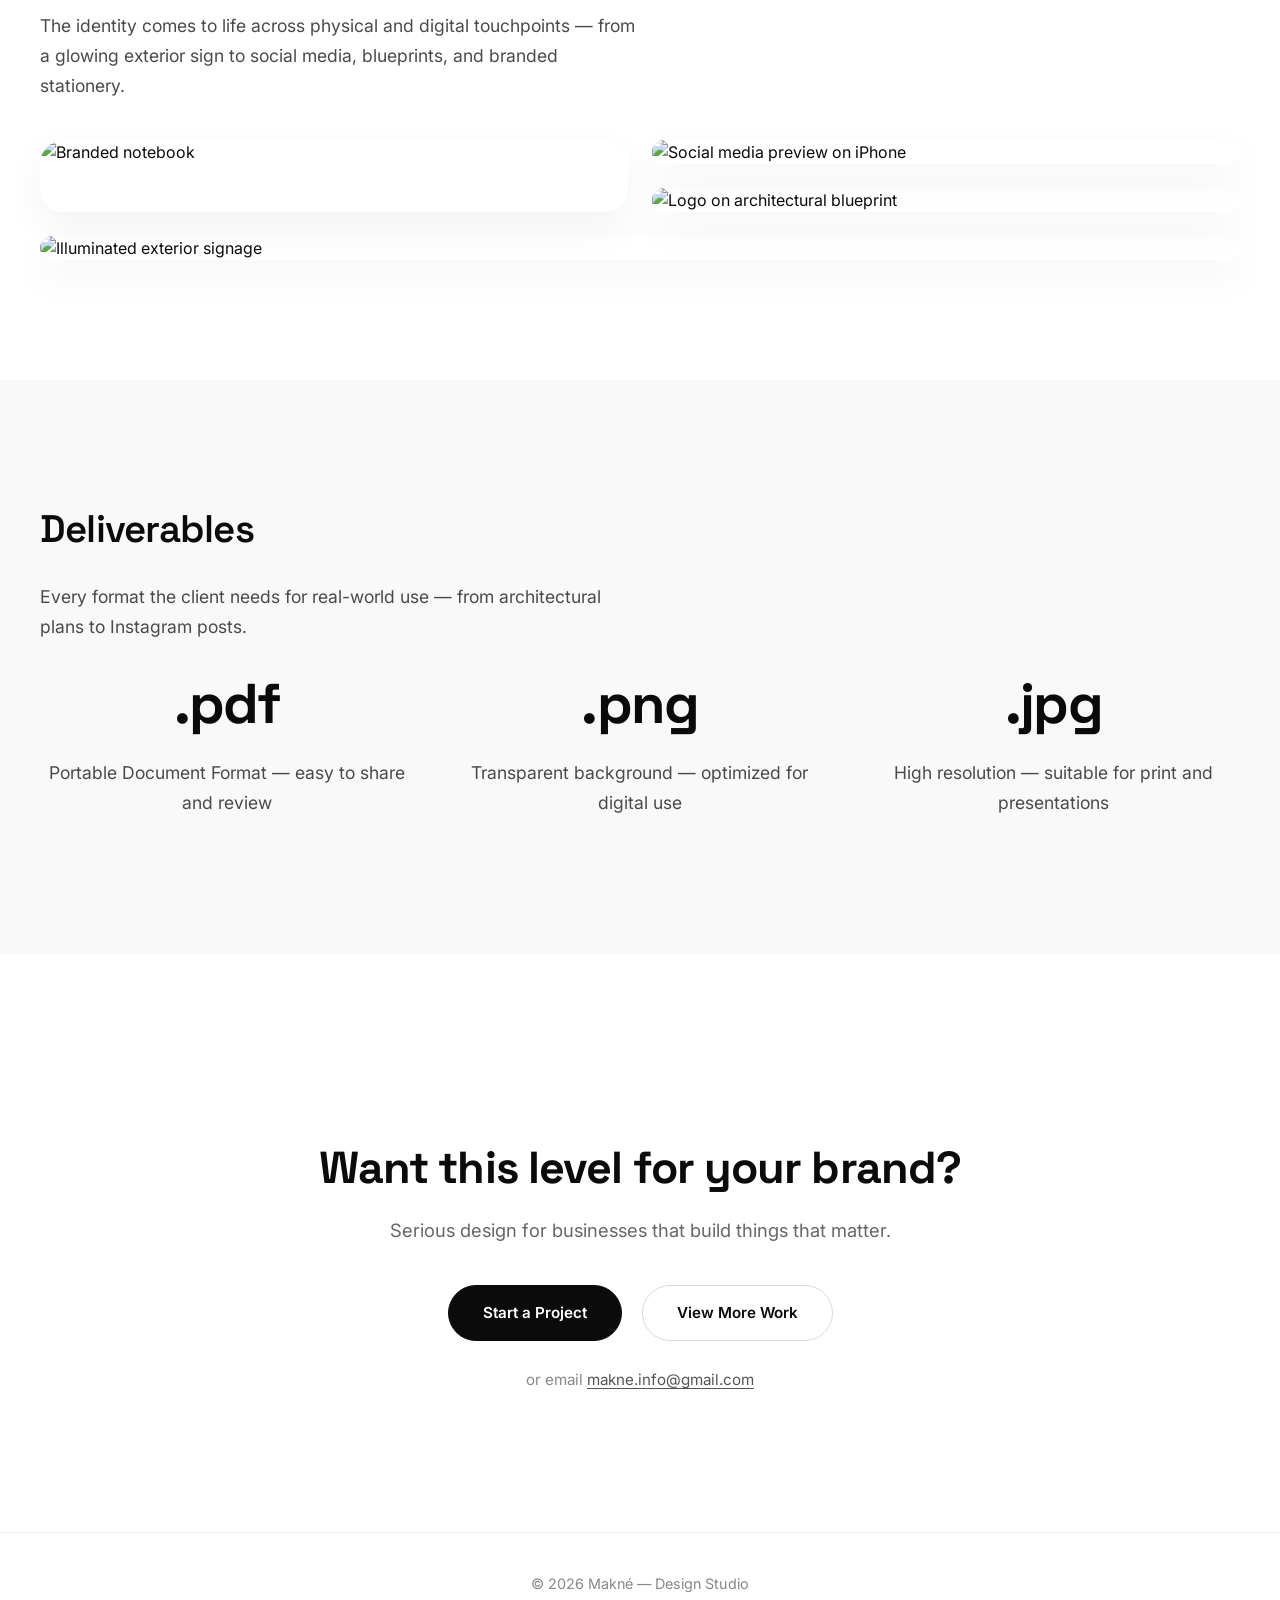
==== commit 580c3b57: "Actualizar case-study-gero.html" ====
--- a/case-study-gero.html
+++ b/case-study-gero.html
@@ -119,24 +119,24 @@
     <h2 class="cs-section-title">Design Process</h2>
     <p class="cs-body cs-max-600">The GERO logo is built from pure geometric shapes. This is how the mark came to life — from initial concept to final grid.</p>
     
-    <div style="display: grid; grid-template-columns: repeat(3, 1fr); gap: 32px; margin-top: 30px;">
+    <div class="cs-detail-grid">
       
       <!-- Item 1 -->
-      <div>
-        <img src="img/gero-concept.jpg" alt="GERO concept" style="width: 100%; height: 400px; object-fit: cover; display: block; border-radius: 20px; box-shadow: 0 8px 25px rgba(0,0,0,0.04);">
-        <p style="text-align: left; padding-top: 14px; font-size: 0.85rem; color: #888; font-weight: 500; margin: 0;">Concept</p>
+      <div class="cs-detail-item">
+        <img src="img/gero-concept.jpg" alt="GERO concept">
+        <span class="cs-process-label">Concept</span>
       </div>
 
       <!-- Item 2 -->
-      <div>
-        <img src="img/gero-exploration.png" alt="GERO monogram exploration" style="width: 100%; height: 400px; object-fit: cover; display: block; border-radius: 20px; box-shadow: 0 8px 25px rgba(0,0,0,0.04);">
-        <p style="text-align: left; padding-top: 14px; font-size: 0.85rem; color: #888; font-weight: 500; margin: 0;">Monogram Exploration</p>
+      <div class="cs-detail-item">
+        <img src="img/gero-exploration.png" alt="GERO monogram exploration">
+        <span class="cs-process-label">Monogram Exploration</span>
       </div>
 
       <!-- Item 3 -->
-      <div>
-        <img src="img/gero-grid.png" alt="GERO geometric grid" style="width: 100%; height: 400px; object-fit: cover; display: block; border-radius: 20px; box-shadow: 0 8px 25px rgba(0,0,0,0.04);">
-        <p style="text-align: left; padding-top: 14px; font-size: 0.85rem; color: #888; font-weight: 500; margin: 0;">Geometric Grid</p>
+      <div class="cs-detail-item">
+        <img src="img/gero-grid.png" alt="GERO geometric grid">
+        <span class="cs-process-label">Geometric Grid</span>
       </div>
 
     </div>
